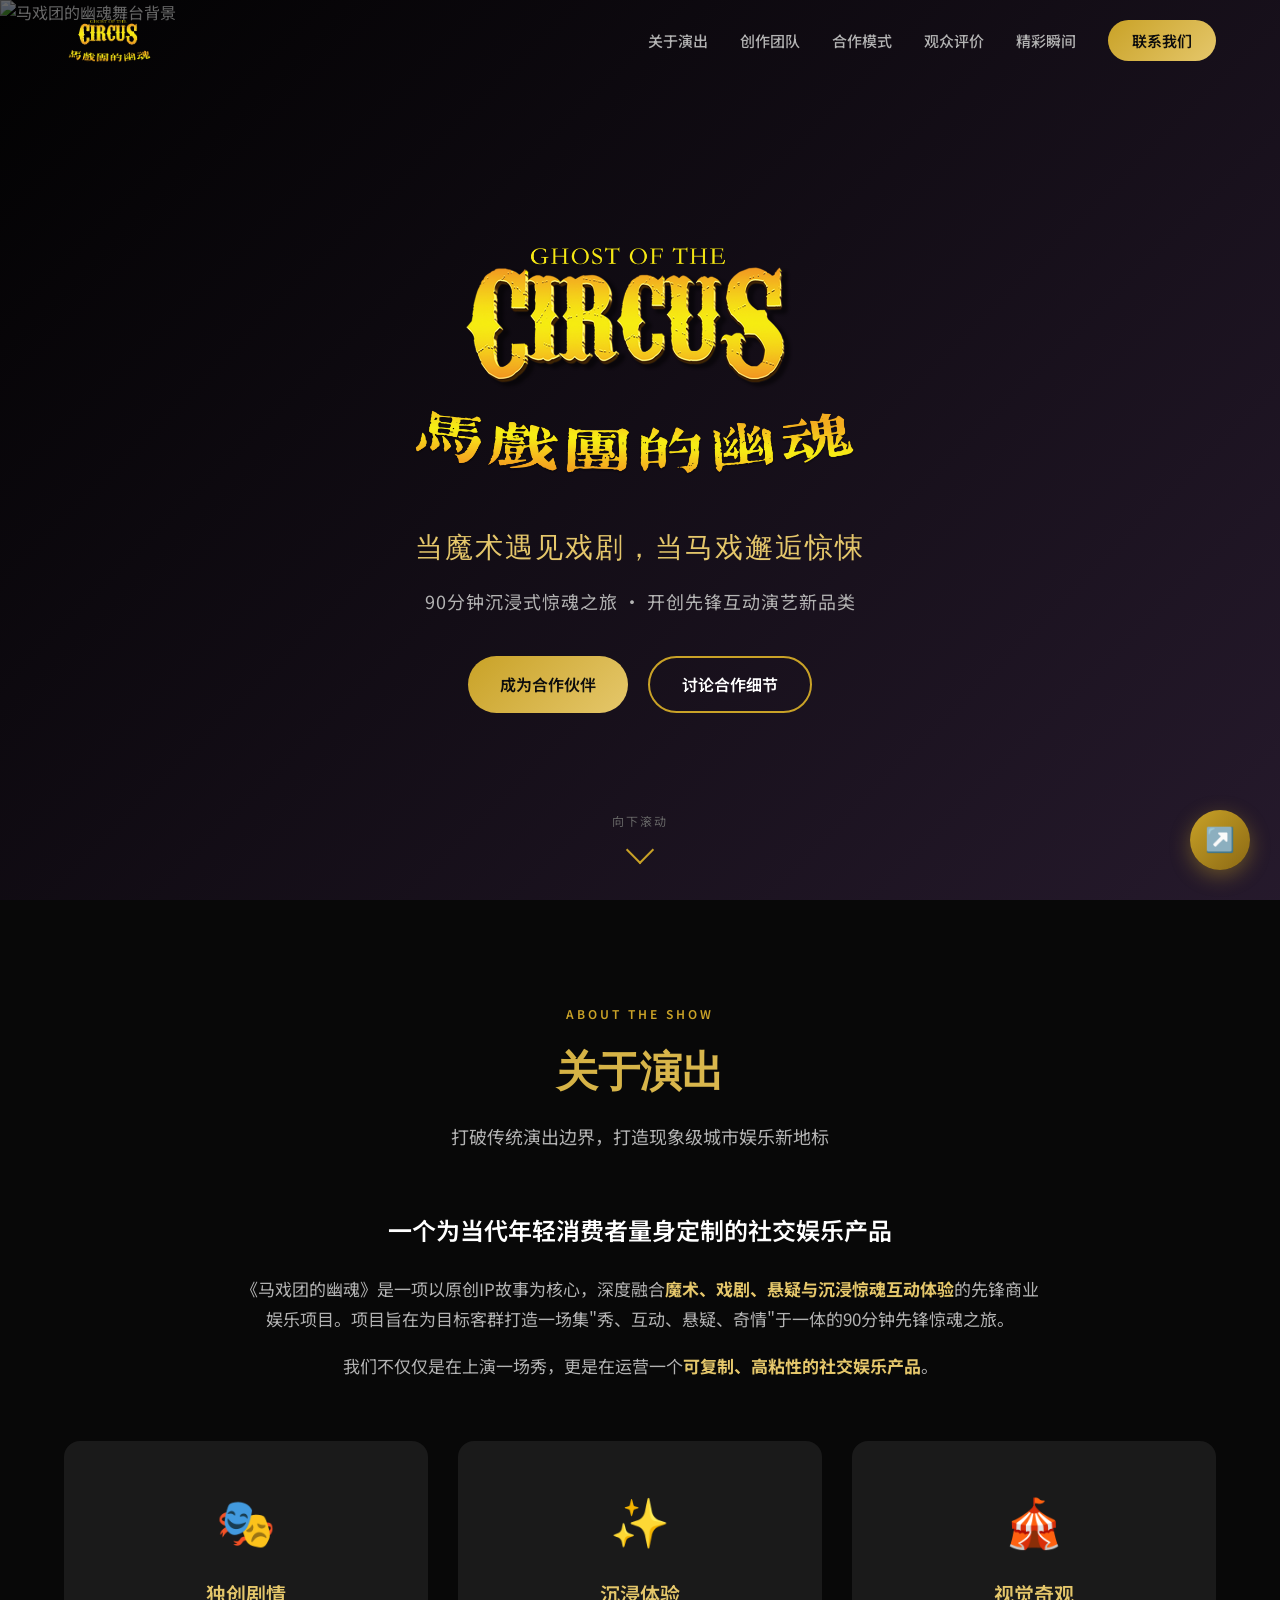
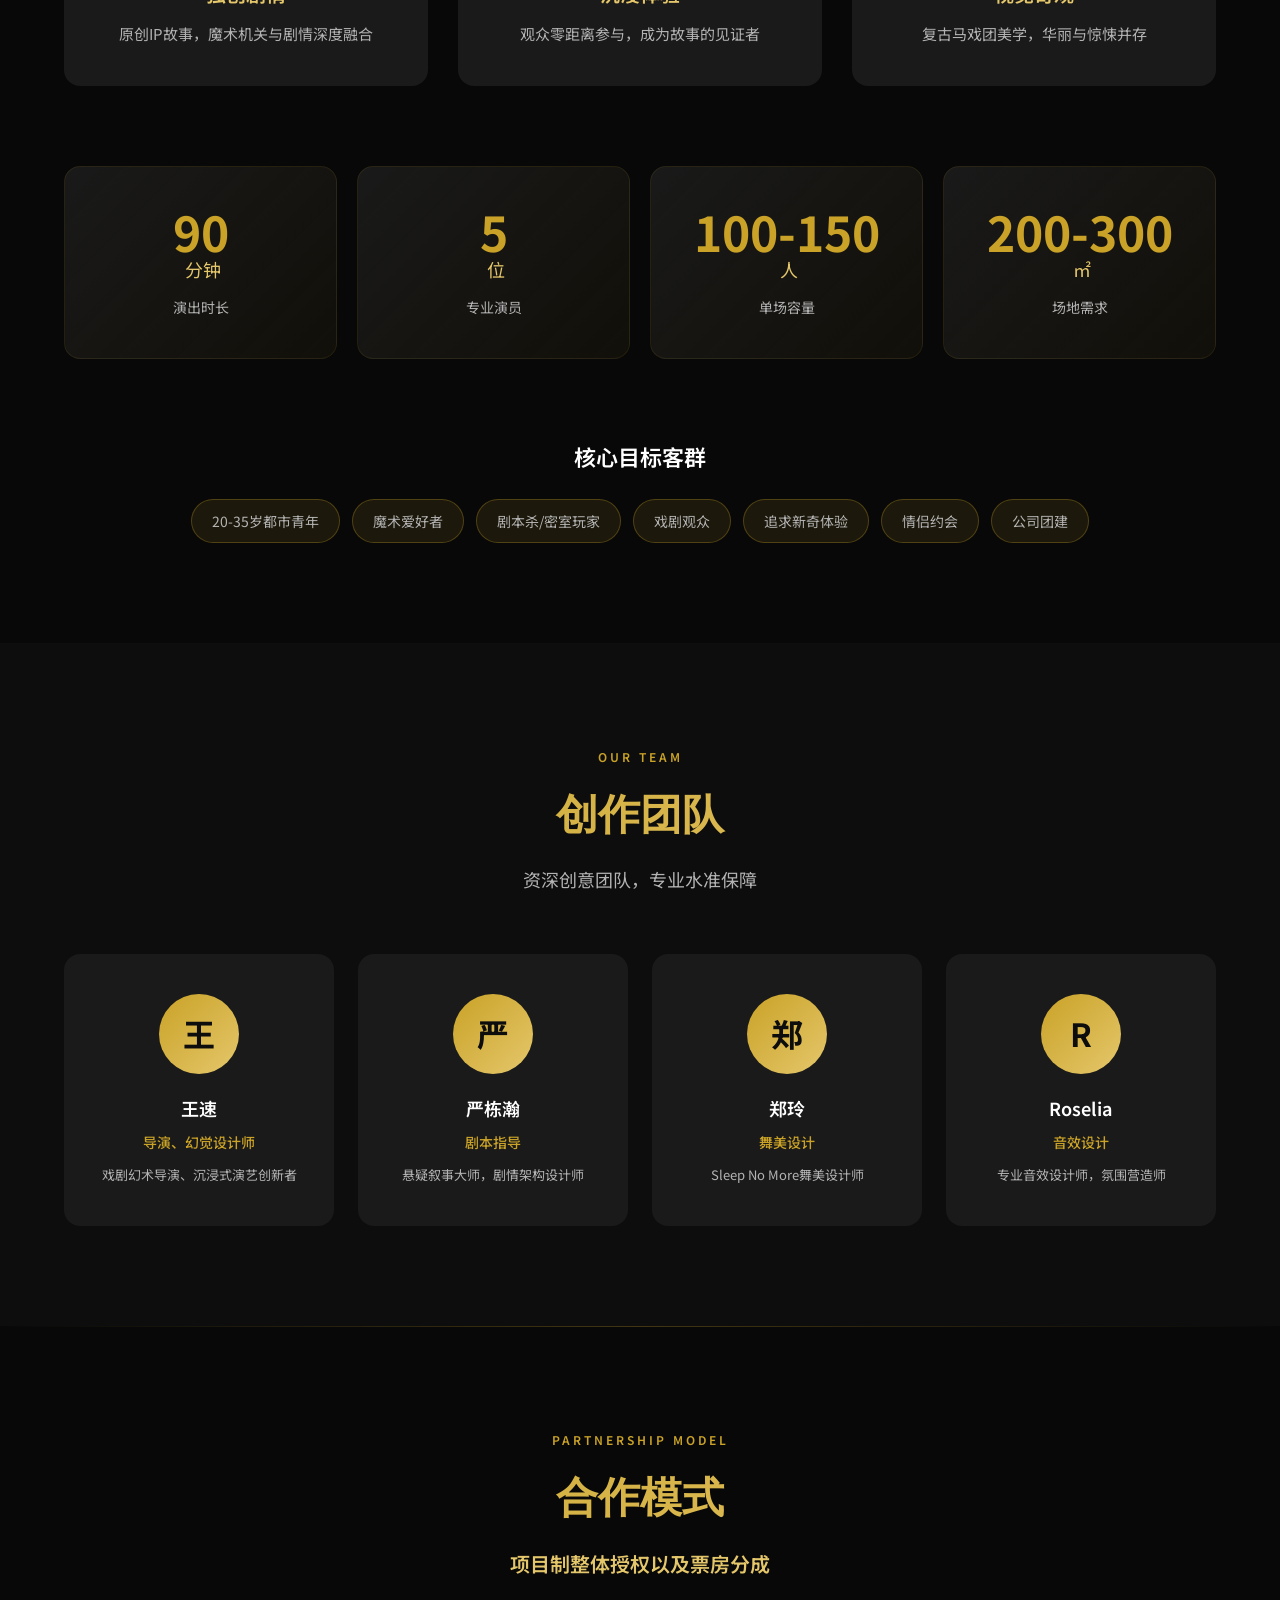
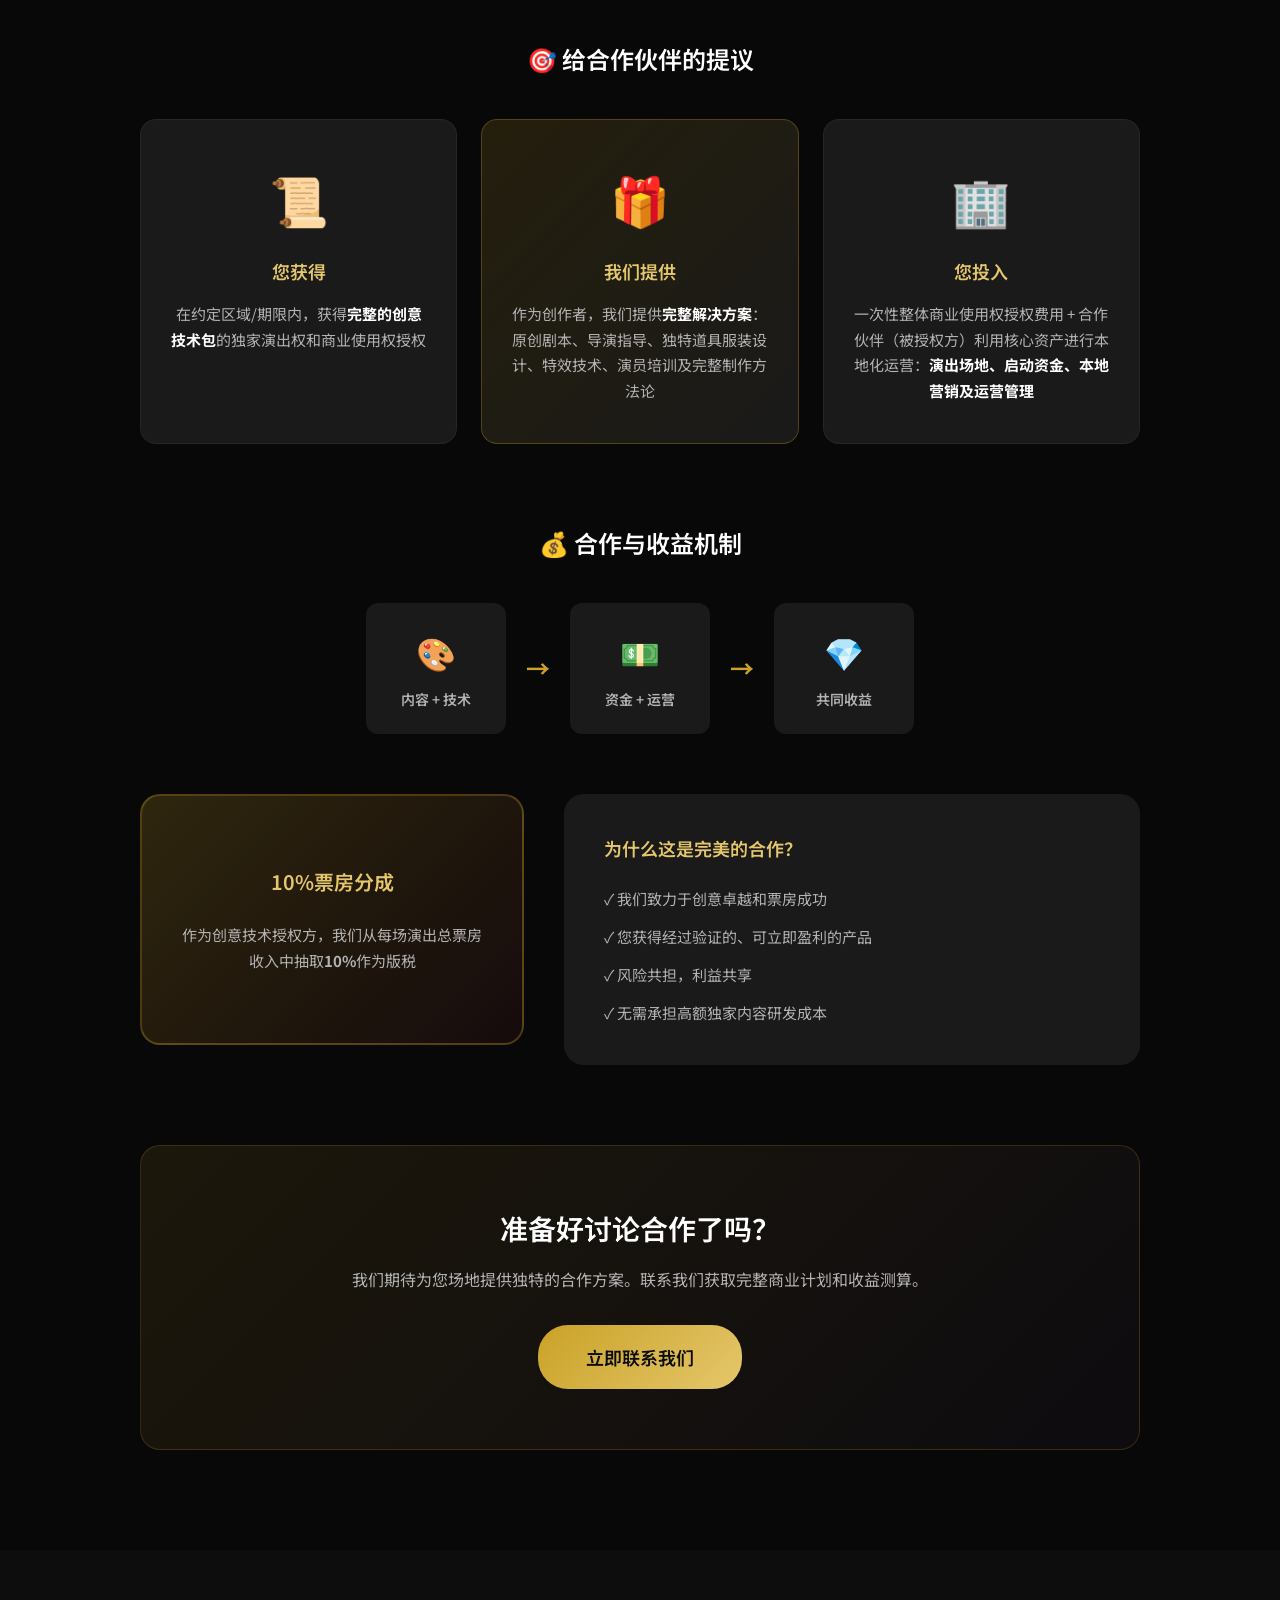
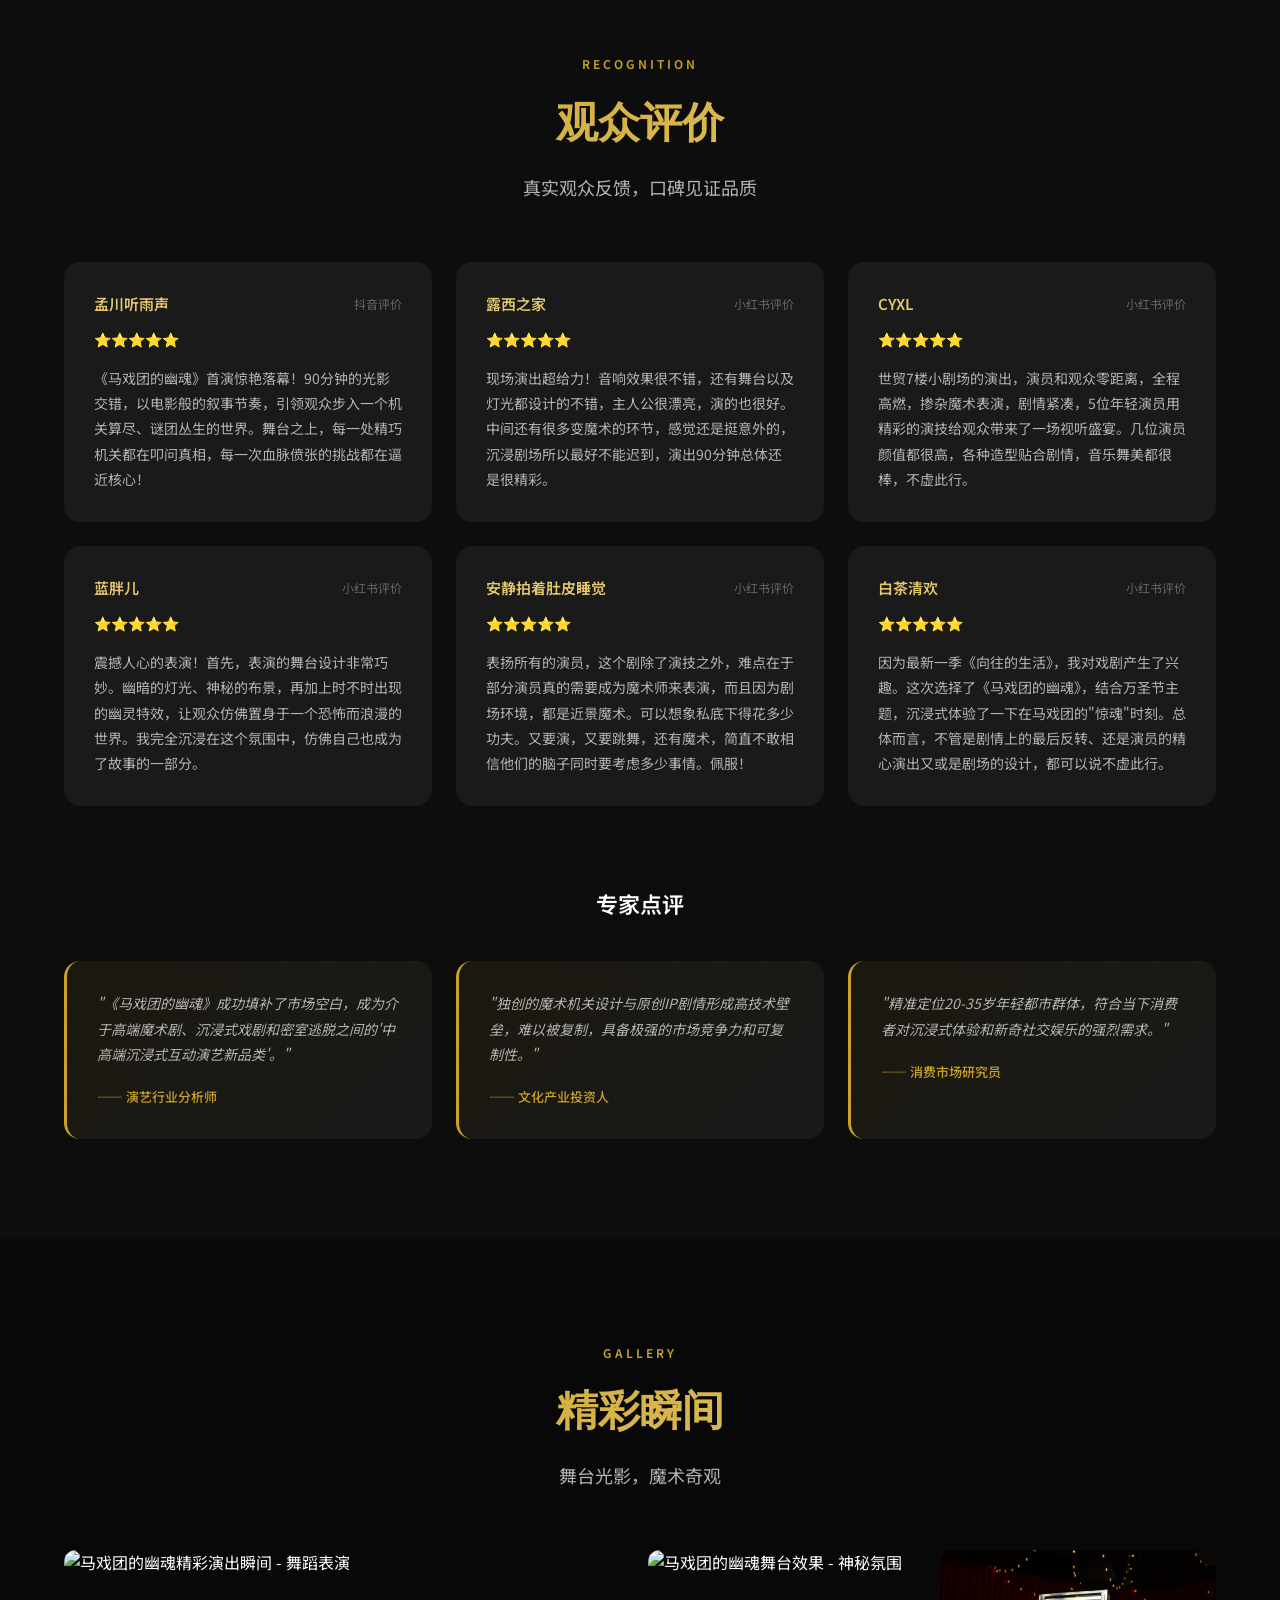
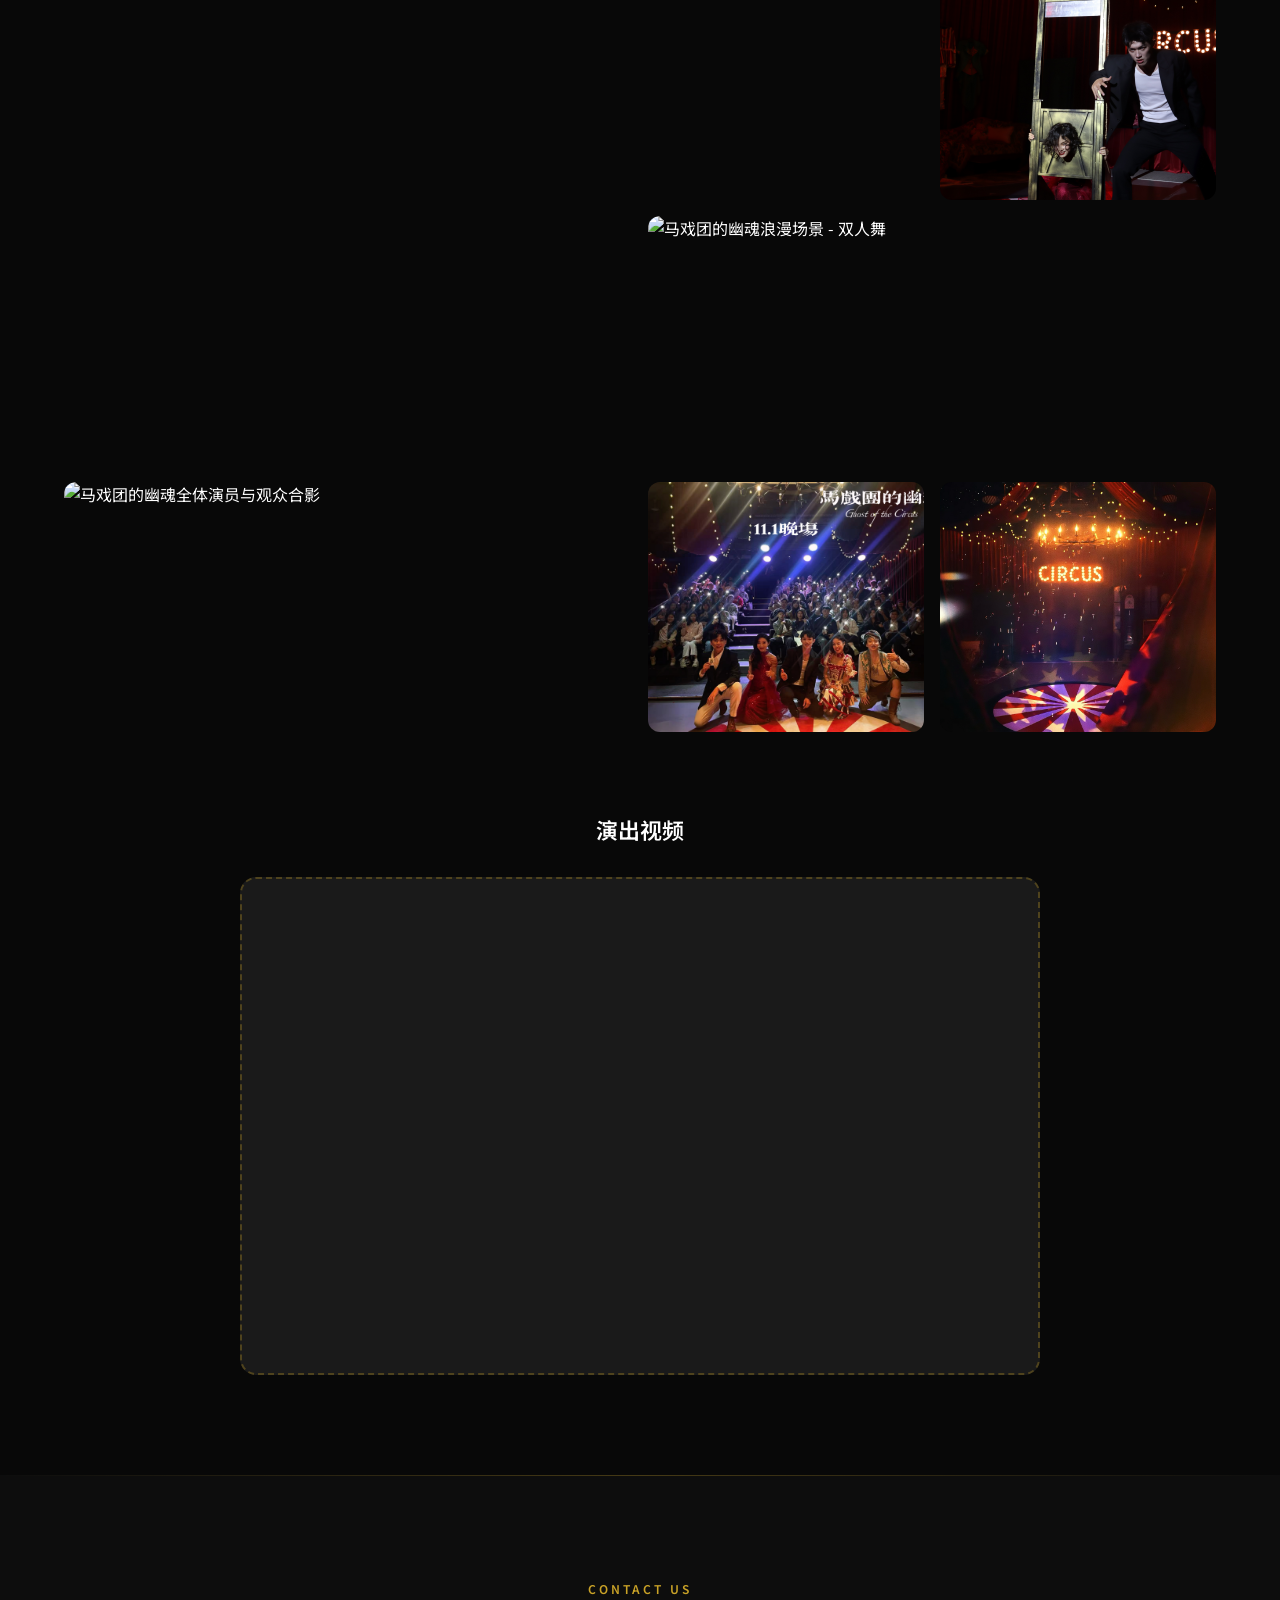
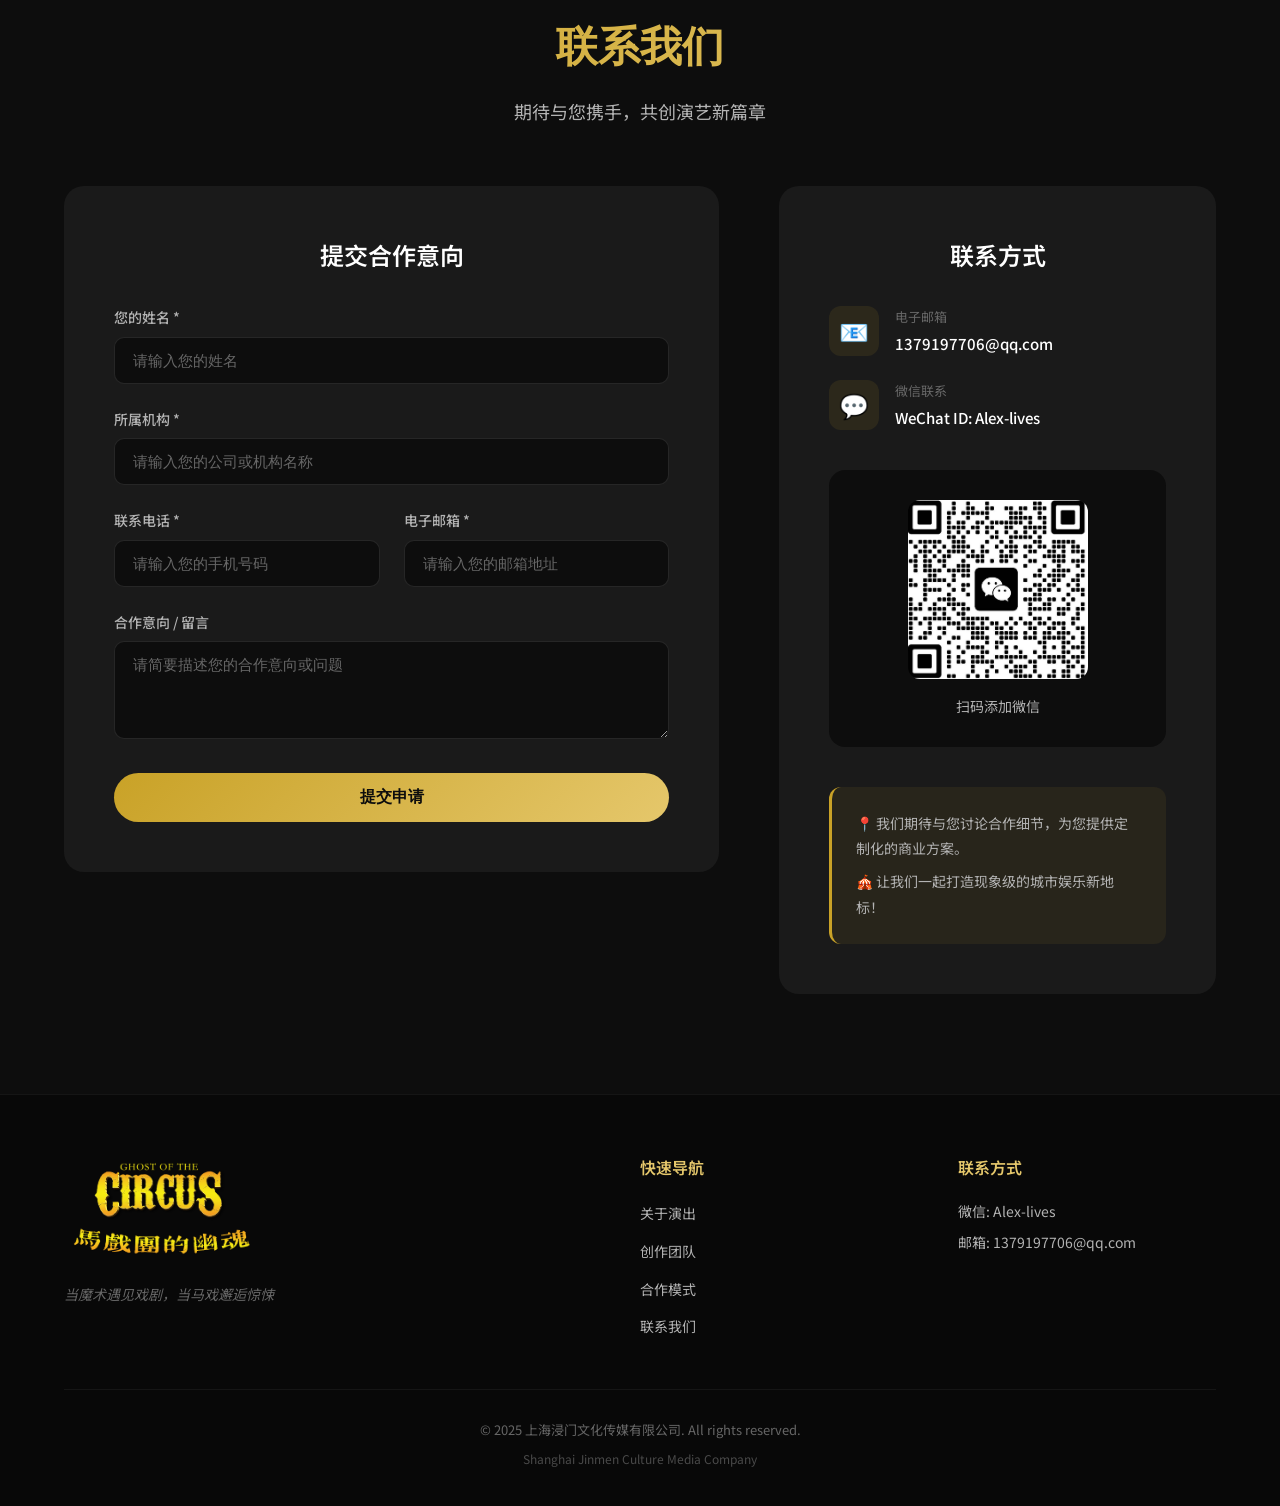
==== index.html @ 827cf6a7 "index.html" ====
<!DOCTYPE html>
<html lang="zh-CN">
<head>
    <meta charset="UTF-8">
    <meta name="viewport" content="width=device-width, initial-scale=1.0">
    <meta name="description" content="《马戏团的幽魂》—— 沉浸式魔术悬疑戏剧，寻求战略合作伙伴">
    <title>马戏团的幽魂 | Ghost of the Circus - 战略合作伙伴招募</title>
    
    <!-- Baidu Tongji placeholder -->
    <script>
var _hmt = _hmt || [];
(function() {
  var hm = document.createElement("script");
  hm.src = "https://hm.baidu.com/hm.js?05115fa95834850c3d2f5c7b97722d35";
  var s = document.getElementsByTagName("script")[0]; 
  s.parentNode.insertBefore(hm, s);
})();
</script>
    
    <!-- Google Fonts -->
    <link rel="preconnect" href="https://fonts.googleapis.com">
    <link rel="preconnect" href="https://fonts.gstatic.com" crossorigin>
    <link href="https://fonts.googleapis.com/css2?family=Noto+Sans+SC:wght@300;400;500;700;900&family=Noto+Serif+SC:wght@400;600;700&display=swap" rel="stylesheet">
    
    <!-- Custom CSS -->
    <link rel="stylesheet" href="css/style.css">
    
    <!-- Favicon -->
    <link rel="icon" type="image/png" href="assets/images/logo.png">
</head>
<body>
    <!-- Navigation -->
    <nav class="navbar" id="navbar">
        <div class="nav-container">
            <a href="#hero" class="nav-logo">
                <img src="assets/images/logo.png" alt="马戏团的幽魂 Logo" class="logo-img">
            </a>
            <button class="nav-toggle" id="navToggle" aria-label="打开菜单">
                <span class="hamburger"></span>
                <span class="hamburger"></span>
                <span class="hamburger"></span>
            </button>
            <ul class="nav-menu" id="navMenu">
                <li><a href="#about" class="nav-link">关于演出</a></li>
                <li><a href="#team" class="nav-link">创作团队</a></li>
                <li><a href="#partnership" class="nav-link">合作模式</a></li>
                <li><a href="#recognition" class="nav-link">观众评价</a></li>
                <li><a href="#gallery" class="nav-link">精彩瞬间</a></li>
                <li><a href="#contact" class="nav-link nav-cta">联系我们</a></li>
            </ul>
        </div>
    </nav>

    <!-- Hero Section -->
    <section class="hero" id="hero">
        <div class="hero-background">
            <div class="hero-overlay"></div>
            <img src="assets/images/gallery-5.jpg" alt="马戏团的幽魂舞台背景" class="hero-bg-image">
        </div>
        <div class="hero-content">
            <div class="hero-logo">
                <img src="assets/images/logo.png" alt="马戏团的幽魂 Ghost of the Circus" class="hero-logo-img">
            </div>
            <p class="hero-tagline">当魔术遇见戏剧，当马戏邂逅惊悚</p>
            <p class="hero-subtitle">90分钟沉浸式惊魂之旅 · 开创先锋互动演艺新品类</p>
            <div class="hero-cta">
                <a href="#partnership" class="btn btn-primary">成为合作伙伴</a>
                <a href="#contact" class="btn btn-secondary">讨论合作细节</a>
            </div>
        </div>
        <div class="scroll-indicator">
            <span class="scroll-text">向下滚动</span>
            <div class="scroll-arrow"></div>
        </div>
    </section>

    <!-- About Section -->
    <section class="about" id="about">
        <div class="container">
            <div class="section-header">
                <span class="section-label">About the Show</span>
                <h2 class="section-title">关于演出</h2>
                <p class="section-subtitle">打破传统演出边界，打造现象级城市娱乐新地标</p>
            </div>
            
            <div class="about-content">
                <div class="about-text">
                    <div class="about-intro">
                        <h3>一个为当代年轻消费者量身定制的社交娱乐产品</h3>
                        <p>《马戏团的幽魂》是一项以原创IP故事为核心，深度融合<strong>魔术、戏剧、悬疑与沉浸惊魂互动体验</strong>的先锋商业娱乐项目。项目旨在为目标客群打造一场集"秀、互动、悬疑、奇情"于一体的90分钟先锋惊魂之旅。</p>
                        <p>我们不仅仅是在上演一场秀，更是在运营一个<strong>可复制、高粘性的社交娱乐产品</strong>。</p>
                    </div>
                    
                    <div class="about-features">
                        <div class="feature-item">
                            <div class="feature-icon">🎭</div>
                            <h4>独创剧情</h4>
                            <p>原创IP故事，魔术机关与剧情深度融合</p>
                        </div>
                        <div class="feature-item">
                            <div class="feature-icon">✨</div>
                            <h4>沉浸体验</h4>
                            <p>观众零距离参与，成为故事的见证者</p>
                        </div>
                        <div class="feature-item">
                            <div class="feature-icon">🎪</div>
                            <h4>视觉奇观</h4>
                            <p>复古马戏团美学，华丽与惊悚并存</p>
                        </div>
                    </div>
                </div>
                
                <div class="about-stats">
                    <div class="stat-card">
                        <span class="stat-number">90</span>
                        <span class="stat-unit">分钟</span>
                        <span class="stat-label">演出时长</span>
                    </div>
                    <div class="stat-card">
                        <span class="stat-number">5</span>
                        <span class="stat-unit">位</span>
                        <span class="stat-label">专业演员</span>
                    </div>
                    <div class="stat-card">
                        <span class="stat-number">100-150</span>
                        <span class="stat-unit">人</span>
                        <span class="stat-label">单场容量</span>
                    </div>
                    <div class="stat-card">
                        <span class="stat-number">200-300</span>
                        <span class="stat-unit">㎡</span>
                        <span class="stat-label">场地需求</span>
                    </div>
                </div>
                
                <div class="about-audience">
                    <h3>核心目标客群</h3>
                    <div class="audience-tags">
                        <span class="audience-tag">20-35岁都市青年</span>
                        <span class="audience-tag">魔术爱好者</span>
                        <span class="audience-tag">剧本杀/密室玩家</span>
                        <span class="audience-tag">戏剧观众</span>
                        <span class="audience-tag">追求新奇体验</span>
                        <span class="audience-tag">情侣约会</span>
                        <span class="audience-tag">公司团建</span>
                    </div>
                </div>
            </div>
        </div>
    </section>

    <!-- Team Section -->
    <section class="team" id="team">
        <div class="container">
            <div class="section-header">
                <span class="section-label">Our Team</span>
                <h2 class="section-title">创作团队</h2>
                <p class="section-subtitle">资深创意团队，专业水准保障</p>
            </div>
            
            <div class="team-grid">
                <div class="team-card">
                    <div class="team-avatar">
                        <span class="avatar-initial">王</span>
                    </div>
                    <h3 class="team-name">王速</h3>
                    <p class="team-role">导演、幻觉设计师</p>
                    <p class="team-desc">戏剧幻术导演、沉浸式演艺创新者</p>
                </div>
                
                <div class="team-card">
                    <div class="team-avatar">
                        <span class="avatar-initial">严</span>
                    </div>
                    <h3 class="team-name">严栋瀚</h3>
                    <p class="team-role">剧本指导</p>
                    <p class="team-desc">悬疑叙事大师，剧情架构设计师</p>
                </div>
                
                <div class="team-card">
                    <div class="team-avatar">
                        <span class="avatar-initial">郑</span>
                    </div>
                    <h3 class="team-name">郑玲</h3>
                    <p class="team-role">舞美设计</p>
                    <p class="team-desc">Sleep No More舞美设计师</p>
                </div>
                
                <div class="team-card">
                    <div class="team-avatar">
                        <span class="avatar-initial">R</span>
                    </div>
                    <h3 class="team-name">Roselia</h3>
                    <p class="team-role">音效设计</p>
                    <p class="team-desc">专业音效设计师，氛围营造师</p>
                </div>
            </div>
        </div>
    </section>

    <!-- Partnership Section -->
    <section class="partnership" id="partnership">
        <div class="container">
            <div class="section-header">
                <span class="section-label">Partnership Model</span>
                <h2 class="section-title">合作模式</h2>
                <p class="section-subtitle highlight">项目制整体授权以及票房分成</p>
            </div>
            
            <div class="partnership-content">
                <div class="partnership-proposal">
                    <h3 class="proposal-title">🎯 给合作伙伴的提议</h3>
                    
                    <div class="proposal-cards">
                        <div class="proposal-card">
                            <div class="proposal-icon">📜</div>
                            <h4>您获得</h4>
                            <p>在约定区域/期限内，获得<strong>完整的创意技术包</strong>的独家演出权和商业使用权授权</p>
                        </div>
                        
                        <div class="proposal-card proposal-card-highlight">
                            <div class="proposal-icon">🎁</div>
                            <h4>我们提供</h4>
                            <p>作为创作者，我们提供<strong>完整解决方案</strong>：原创剧本、导演指导、独特道具服装设计、特效技术、演员培训及完整制作方法论</p>
                        </div>
                        
                        <div class="proposal-card">
                            <div class="proposal-icon">🏢</div>
                            <h4>您投入</h4>
                            <p>一次性整体商业使用权授权费用 + 合作伙伴（被授权方）利用核心资产进行本地化运营：<strong>演出场地、启动资金、本地营销及运营管理</strong></p>
                        </div>
                    </div>
                </div>
                
                <div class="partnership-mechanism">
                    <h3 class="mechanism-title">💰 合作与收益机制</h3>
                    
                    <div class="mechanism-content">
                        <div class="mechanism-flow">
                            <div class="flow-item">
                                <span class="flow-icon">🎨</span>
                                <span class="flow-text">内容 + 技术</span>
                            </div>
                            <div class="flow-arrow">→</div>
                            <div class="flow-item">
                                <span class="flow-icon">💵</span>
                                <span class="flow-text">资金 + 运营</span>
                            </div>
                            <div class="flow-arrow">→</div>
                            <div class="flow-item">
                                <span class="flow-icon">💎</span>
                                <span class="flow-text">共同收益</span>
                            </div>
                        </div>
                        
                        <div class="revenue-share">
                            <div class="share-card">
                                <span class="share-label">10%票房分成</span>
                                <p class="share-desc">作为创意技术授权方，我们从每场演出总票房收入中抽取<strong>10%</strong>作为版税</p>
                            </div>
                            <div class="share-benefits">
                                <h4>为什么这是完美的合作？</h4>
                                <ul>
                                    <li>✓ 我们致力于创意卓越和票房成功</li>
                                    <li>✓ 您获得经过验证的、可立即盈利的产品</li>
                                    <li>✓ 风险共担，利益共享</li>
                                    <li>✓ 无需承担高额独家内容研发成本</li>
                                </ul>
                            </div>
                        </div>
                    </div>
                </div>
                
                <div class="partnership-cta">
                    <h3>准备好讨论合作了吗？</h3>
                    <p>我们期待为您场地提供独特的合作方案。联系我们获取完整商业计划和收益测算。</p>
                    <a href="#contact" class="btn btn-primary btn-large">立即联系我们</a>
                </div>
            </div>
        </div>
    </section>

    <!-- Recognition Section -->
    <section class="recognition" id="recognition">
        <div class="container">
            <div class="section-header">
                <span class="section-label">Recognition</span>
                <h2 class="section-title">观众评价</h2>
                <p class="section-subtitle">真实观众反馈，口碑见证品质</p>
            </div>
            
            <div class="reviews-grid">
                <div class="review-card">
                    <div class="review-header">
                        <span class="reviewer-name">孟川听雨声</span>
                        <span class="review-date">抖音评价</span>
                    </div>
                    <div class="review-rating">⭐⭐⭐⭐⭐</div>
                    <p class="review-text">《马戏团的幽魂》首演惊艳落幕！90分钟的光影交错，以电影般的叙事节奏，引领观众步入一个机关算尽、谜团丛生的世界。舞台之上，每一处精巧机关都在叩问真相，每一次血脉偾张的挑战都在逼近核心！</p>
                </div>
                
                <div class="review-card">
                    <div class="review-header">
                        <span class="reviewer-name">露西之家</span>
                        <span class="review-date">小红书评价</span>
                    </div>
                    <div class="review-rating">⭐⭐⭐⭐⭐</div>
                    <p class="review-text">现场演出超给力！音响效果很不错，还有舞台以及灯光都设计的不错，主人公很漂亮，演的也很好。中间还有很多变魔术的环节，感觉还是挺意外的，沉浸剧场所以最好不能迟到，演出90分钟总体还是很精彩。</p>
                </div>
                
                <div class="review-card">
                    <div class="review-header">
                        <span class="reviewer-name">CYXL</span>
                        <span class="review-date">小红书评价</span>
                    </div>
                    <div class="review-rating">⭐⭐⭐⭐⭐</div>
                    <p class="review-text">世贸7楼小剧场的演出，演员和观众零距离，全程高燃，掺杂魔术表演，剧情紧凑，5位年轻演员用精彩的演技给观众带来了一场视听盛宴。几位演员颜值都很高，各种造型贴合剧情，音乐舞美都很棒，不虚此行。</p>
                </div>
                
                <div class="review-card">
                    <div class="review-header">
                        <span class="reviewer-name">蓝胖儿</span>
                        <span class="review-date">小红书评价</span>
                    </div>
                    <div class="review-rating">⭐⭐⭐⭐⭐</div>
                    <p class="review-text">震撼人心的表演！首先，表演的舞台设计非常巧妙。幽暗的灯光、神秘的布景，再加上时不时出现的幽灵特效，让观众仿佛置身于一个恐怖而浪漫的世界。我完全沉浸在这个氛围中，仿佛自己也成为了故事的一部分。</p>
                </div>
                
                <div class="review-card">
                    <div class="review-header">
                        <span class="reviewer-name">安静拍着肚皮睡觉</span>
                        <span class="review-date">小红书评价</span>
                    </div>
                    <div class="review-rating">⭐⭐⭐⭐⭐</div>
                    <p class="review-text">表扬所有的演员，这个剧除了演技之外，难点在于部分演员真的需要成为魔术师来表演，而且因为剧场环境，都是近景魔术。可以想象私底下得花多少功夫。又要演，又要跳舞，还有魔术，简直不敢相信他们的脑子同时要考虑多少事情。佩服！</p>
                </div>
                
                <div class="review-card">
                    <div class="review-header">
                        <span class="reviewer-name">白茶清欢</span>
                        <span class="review-date">小红书评价</span>
                    </div>
                    <div class="review-rating">⭐⭐⭐⭐⭐</div>
                    <p class="review-text">因为最新一季《向往的生活》，我对戏剧产生了兴趣。这次选择了《马戏团的幽魂》，结合万圣节主题，沉浸式体验了一下在马戏团的"惊魂"时刻。总体而言，不管是剧情上的最后反转、还是演员的精心演出又或是剧场的设计，都可以说不虚此行。</p>
                </div>
            </div>
            
            <div class="expert-opinions">
                <h3 class="expert-title">专家点评</h3>
                <div class="expert-grid">
                    <div class="expert-card">
                        <p class="expert-quote">"《马戏团的幽魂》成功填补了市场空白，成为介于高端魔术剧、沉浸式戏剧和密室逃脱之间的'中高端沉浸式互动演艺新品类'。"</p>
                        <span class="expert-source">—— 演艺行业分析师</span>
                    </div>
                    <div class="expert-card">
                        <p class="expert-quote">"独创的魔术机关设计与原创IP剧情形成高技术壁垒，难以被复制，具备极强的市场竞争力和可复制性。"</p>
                        <span class="expert-source">—— 文化产业投资人</span>
                    </div>
                    <div class="expert-card">
                        <p class="expert-quote">"精准定位20-35岁年轻都市群体，符合当下消费者对沉浸式体验和新奇社交娱乐的强烈需求。"</p>
                        <span class="expert-source">—— 消费市场研究员</span>
                    </div>
                </div>
            </div>
        </div>
    </section>

    <!-- Gallery Section -->
    <section class="gallery" id="gallery">
        <div class="container">
            <div class="section-header">
                <span class="section-label">Gallery</span>
                <h2 class="section-title">精彩瞬间</h2>
                <p class="section-subtitle">舞台光影，魔术奇观</p>
            </div>
            
            <div class="gallery-grid">
                <div class="gallery-item gallery-item-large">
                    <img src="assets/images/gallery-1.jpg" alt="马戏团的幽魂精彩演出瞬间 - 舞蹈表演" loading="lazy">
                    <div class="gallery-overlay">
                        <span class="gallery-caption">精彩舞蹈表演</span>
                    </div>
                </div>
                <div class="gallery-item">
                    <img src="assets/images/gallery-2.jpg" alt="马戏团的幽魂舞台效果 - 神秘氛围" loading="lazy">
                    <div class="gallery-overlay">
                        <span class="gallery-caption">神秘舞台氛围</span>
                    </div>
                </div>
                <div class="gallery-item">
                    <img src="assets/images/gallery-3.jpg" alt="马戏团的幽魂魔术表演 - 惊险瞬间" loading="lazy">
                    <div class="gallery-overlay">
                        <span class="gallery-caption">惊险魔术表演</span>
                    </div>
                </div>
                <div class="gallery-item">
                    <img src="assets/images/gallery-4.jpg" alt="马戏团的幽魂浪漫场景 - 双人舞" loading="lazy">
                    <div class="gallery-overlay">
                        <span class="gallery-caption">浪漫双人舞</span>
                    </div>
                </div>
                <div class="gallery-item gallery-item-wide">
                    <img src="assets/images/gallery-5.jpg" alt="马戏团的幽魂全体演员与观众合影" loading="lazy">
                    <div class="gallery-overlay">
                        <span class="gallery-caption">精彩剧照</span>
                    </div>
                </div>
                <div class="gallery-item">
                    <img src="assets/images/gallery-6.jpg" alt="马戏团的幽魂舞台设计 - 华丽布景" loading="lazy">
                    <div class="gallery-overlay">
                        <span class="gallery-caption">收官大合影</span>
                    </div>
                </div>
                <div class="gallery-item">
                    <img src="assets/images/gallery-7.jpg" alt="马戏团的幽魂舞台全景 - 沉浸式体验" loading="lazy">
                    <div class="gallery-overlay">
                        <span class="gallery-caption">沉浸式舞台全景</span>
                    </div>
                </div>
            </div>
            
            <div class="video-section">
                <h3>演出视频</h3>
                <div class="video-placeholder">
                    <iframe height="420" width="100%" src="//player.bilibili.com/player.html?bvid=BV1kXcczfE48&page=1&autoplay=false" scrolling="no" border="0" frameborder="no" framespacing="0" allowfullscreen="true"> </iframe>
                </div>
        </div>
    </section>

    <!-- Contact Section -->
    <section class="contact" id="contact">
        <div class="container">
            <div class="section-header">
                <span class="section-label">Contact Us</span>
                <h2 class="section-title">联系我们</h2>
                <p class="section-subtitle">期待与您携手，共创演艺新篇章</p>
            </div>
            
            <div class="contact-content">
                <div class="contact-form-wrapper">
                    <h3 class="form-title">提交合作意向</h3>
                    <form action="https://formspree.io/f/mwvnpggn" method="POST" class="contact-form" id="contactForm">
                        <input type="hidden" name="_subject" value="Новая заявка: 马戏团的幽魂">
<input type="hidden" name="_language" value="zh">
                        <input type="hidden" name="_next" value="">
                        <div class="form-group">
                            <label for="name">您的姓名 *</label>
                            <input type="text" id="name" name="name" required placeholder="请输入您的姓名">
                        </div>
                        
                        <div class="form-group">
                            <label for="organization">所属机构 *</label>
                            <input type="text" id="organization" name="organization" required placeholder="请输入您的公司或机构名称">
                        </div>
                        
                        <div class="form-row">
                            <div class="form-group">
                                <label for="phone">联系电话 *</label>
                                <input type="tel" id="phone" name="phone" required placeholder="请输入您的手机号码">
                            </div>
                            
                            <div class="form-group">
                                <label for="email">电子邮箱 *</label>
                                <input type="email" id="email" name="_replyto" required placeholder="请输入您的邮箱地址">
                            </div>
                        </div>
                        
                        <div class="form-group">
                            <label for="message">合作意向 / 留言</label>
                            <textarea id="message" name="message" rows="4" placeholder="请简要描述您的合作意向或问题"></textarea>
                        </div>
                        
                        <button type="submit" class="btn btn-primary btn-submit">提交申请</button>
                        <div id="formAlert" style="display:none; position:fixed; top:20px; right:20px; padding:15px; background:#10b981; color:white; border-radius:5px; z-index:1000; box-shadow:0 4px 6px rgba(0,0,0,0.1);">
    <span id="alertText">提交成功！我们会尽快联系您。</span>
</div>
                    </form>
                </div>
                
                <div class="contact-info">
                    <h3 class="info-title">联系方式</h3>
                    
                    <div class="info-item">
                        <div class="info-icon">📧</div>
                        <div class="info-content">
                            <span class="info-label">电子邮箱</span>
                            <a href="mailto:1379197706@qq.com" class="info-value">1379197706@qq.com</a>
                        </div>
                    </div>
                    
                    <div class="info-item">
                        <div class="info-icon">💬</div>
                        <div class="info-content">
                            <span class="info-label">微信联系</span>
                            <span class="info-value">WeChat ID: Alex-lives</span>
                        </div>
                    </div>
                    
                    <div class="wechat-qr">
                        <img src="assets/images/wechat-qr.jpg" alt="微信二维码 - 扫码添加 Alex-lives" class="qr-image">
                        <p class="qr-caption">扫码添加微信</p>
                    </div>
                    
                    <div class="contact-note">
                        <p>📍 我们期待与您讨论合作细节，为您提供定制化的商业方案。</p>
                        <p>🎪 让我们一起打造现象级的城市娱乐新地标！</p>
                    </div>
                </div>
            </div>
        </div>
    </section>

    <!-- Footer -->
    <footer class="footer">
        <div class="container">
            <div class="footer-content">
                <div class="footer-brand">
                    <img src="assets/images/logo.png" alt="马戏团的幽魂" class="footer-logo">
                    <p class="footer-tagline">当魔术遇见戏剧，当马戏邂逅惊悚</p>
                </div>
                
                <div class="footer-links">
                    <h4>快速导航</h4>
                    <ul>
                        <li><a href="#about">关于演出</a></li>
                        <li><a href="#team">创作团队</a></li>
                        <li><a href="#partnership">合作模式</a></li>
                        <li><a href="#contact">联系我们</a></li>
                    </ul>
                </div>
                
                <div class="footer-contact">
                    <h4>联系方式</h4>
                    <p>微信: Alex-lives</p>
                    <p>邮箱: 1379197706@qq.com</p>
                </div>
            </div>
            
            <div class="footer-bottom">
                <p>&copy; 2025 上海浸门文化传媒有限公司. All rights reserved.</p>
                <p class="footer-company">Shanghai Jinmen Culture Media Company</p>
            </div>
        </div>
    </footer>
  <!-- JavaScript -->
    <script src="js/main.js"></script>
<!-- Плавающая кнопка "Поделиться" -->
<button id="floatingShareBtn" style="position: fixed; bottom: 30px; right: 30px; width: 60px; height: 60px; border-radius: 50%; background: linear-gradient(135deg, #C9A227, #8B6914); color: white; border: none; box-shadow: 0 6px 20px rgba(201, 162, 39, 0.4); font-size: 24px; cursor: pointer; z-index: 999; display: flex; align-items: center; justify-content: center;">↗️</button>

<!-- Модальное окно с QR-кодом -->
<div id="shareModal" style="display: none; position: fixed; top: 0; left: 0; width: 100%; height: 100%; background: rgba(0,0,0,0.8); z-index: 1000; align-items: center; justify-content: center;">
    <div style="background: white; padding: 30px; border-radius: 20px; text-align: center; max-width: 320px;">
        <h3 style="margin-bottom: 20px; color: #1e293b;">分享项目</h3>
        <div id="floatingQrcode" style="width: 200px; height: 200px; margin: 0 auto 20px; background: white; padding: 15px;"></div>
        <p style="margin-bottom: 20px; color: #64748b;">扫描二维码，立即分享</p>
        <button onclick="document.getElementById('shareModal').style.display='none'" style="padding: 10px 30px; background: #ef4444; color: white; border: none; border-radius: 8px; cursor: pointer;">关闭</button>
    </div>
</div>

<script>
// Плавающая кнопка
document.getElementById('floatingShareBtn').addEventListener('click', function() {
    const modal = document.getElementById('shareModal');
    modal.style.display = 'flex';
    
    // Генерируем QR-код для модалки
    QRCode.toCanvas(document.getElementById('floatingQrcode'), window.location.href, {
        width: 170,
        margin: 1,
        color: { dark: '#0f172a', light: '#ffffff' }
    });
});

// Закрытие модалки при клике на фон
document.getElementById('shareModal').addEventListener('click', function(e) {
    if (e.target.id === 'shareModal') {
        this.style.display = 'none';
    }
});
</script>
</body>
</html>
---- css/style.css ----
/* ========================================
   《马戏团的幽魂》Landing Page Styles
   Ghost of the Circus - Partnership Landing
   ======================================== */

/* CSS Variables - Color Palette */
:root {
    /* Primary Colors */
    --color-primary: #C9A227;
    --color-primary-light: #E5C76B;
    --color-primary-dark: #9A7B1A;
    
    /* Background Colors */
    --color-bg-dark: #0D0D0D;
    --color-bg-darker: #080808;
    --color-bg-card: #1A1A1A;
    --color-bg-card-hover: #222222;
    
    /* Accent Colors */
    --color-accent-red: #8B2635;
    --color-accent-red-light: #B83246;
    --color-accent-purple: #4A2C5A;
    
    /* Text Colors */
    --color-text-primary: #FFFFFF;
    --color-text-secondary: #B3B3B3;
    --color-text-muted: #666666;
    
    /* Gradients */
    --gradient-hero: linear-gradient(180deg, rgba(13,13,13,0) 0%, rgba(13,13,13,0.8) 100%);
    --gradient-overlay: linear-gradient(135deg, rgba(0,0,0,0.9) 0%, rgba(74,44,90,0.4) 100%);
    --gradient-gold: linear-gradient(135deg, var(--color-primary) 0%, var(--color-primary-light) 100%);
    
    /* Typography */
    --font-primary: 'Noto Sans SC', -apple-system, BlinkMacSystemFont, sans-serif;
    --font-serif: 'Noto Serif SC', Georgia, serif;
    
    /* Spacing */
    --section-padding: 100px;
    --container-max-width: 1200px;
    --container-padding: 24px;
    
    /* Transitions */
    --transition-fast: 0.2s ease;
    --transition-normal: 0.3s ease;
    --transition-slow: 0.5s ease;
    
    /* Shadows */
    --shadow-card: 0 4px 20px rgba(0,0,0,0.4);
    --shadow-hover: 0 8px 30px rgba(201,162,39,0.15);
}

/* Reset & Base */
*, *::before, *::after {
    margin: 0;
    padding: 0;
    box-sizing: border-box;
}

html {
    scroll-behavior: smooth;
    font-size: 16px;
}

body {
    font-family: var(--font-primary);
    background-color: var(--color-bg-dark);
    color: var(--color-text-primary);
    line-height: 1.6;
    overflow-x: hidden;
}

img {
    max-width: 100%;
    height: auto;
    display: block;
}

a {
    color: inherit;
    text-decoration: none;
    transition: color var(--transition-fast);
}

ul {
    list-style: none;
}

/* Container */
.container {
    max-width: var(--container-max-width);
    margin: 0 auto;
    padding: 0 var(--container-padding);
}

/* ========================================
   Navigation
   ======================================== */
.navbar {
    position: fixed;
    top: 0;
    left: 0;
    right: 0;
    z-index: 1000;
    background: transparent;
    transition: background var(--transition-normal), backdrop-filter var(--transition-normal);
    padding: 16px 0;
}

.navbar.scrolled {
    background: rgba(13, 13, 13, 0.95);
    backdrop-filter: blur(10px);
    box-shadow: 0 2px 20px rgba(0,0,0,0.3);
}

.nav-container {
    max-width: var(--container-max-width);
    margin: 0 auto;
    padding: 0 var(--container-padding);
    display: flex;
    justify-content: space-between;
    align-items: center;
}

.nav-logo {
    display: flex;
    align-items: center;
}

.logo-img {
    height: 50px;
    width: auto;
}

.nav-toggle {
    display: none;
    flex-direction: column;
    gap: 5px;
    background: none;
    border: none;
    cursor: pointer;
    padding: 5px;
}

.hamburger {
    display: block;
    width: 25px;
    height: 2px;
    background: var(--color-text-primary);
    transition: transform var(--transition-fast), opacity var(--transition-fast);
}

.nav-menu {
    display: flex;
    gap: 32px;
    align-items: center;
}

.nav-link {
    font-size: 15px;
    font-weight: 500;
    color: var(--color-text-secondary);
    position: relative;
    padding: 8px 0;
}

.nav-link::after {
    content: '';
    position: absolute;
    bottom: 0;
    left: 0;
    width: 0;
    height: 2px;
    background: var(--color-primary);
    transition: width var(--transition-fast);
}

.nav-link:hover {
    color: var(--color-text-primary);
}

.nav-link:hover::after {
    width: 100%;
}

.nav-cta {
    background: var(--gradient-gold);
    color: var(--color-bg-dark) !important;
    padding: 10px 24px !important;
    border-radius: 25px;
    font-weight: 600;
}

.nav-cta::after {
    display: none;
}

.nav-cta:hover {
    transform: translateY(-2px);
    box-shadow: 0 4px 15px rgba(201,162,39,0.3);
}

/* ========================================
   Hero Section
   ======================================== */
.hero {
    position: relative;
    min-height: 100vh;
    display: flex;
    align-items: center;
    justify-content: center;
    overflow: hidden;
}

.hero-background {
    position: absolute;
    top: 0;
    left: 0;
    right: 0;
    bottom: 0;
    z-index: -1;
}

.hero-bg-image {
    width: 100%;
    height: 100%;
    object-fit: cover;
    filter: brightness(0.4);
}

.hero-overlay {
    position: absolute;
    top: 0;
    left: 0;
    right: 0;
    bottom: 0;
    background: var(--gradient-overlay);
}

.hero-content {
    text-align: center;
    padding: 120px 24px 80px;
    max-width: 900px;
    z-index: 1;
}

.hero-logo {
    margin-bottom: 30px;
}

.hero-logo-img {
    max-width: 500px;
    width: 100%;
    margin: 0 auto;
}

.hero-tagline {
    font-family: var(--font-serif);
    font-size: 28px;
    font-weight: 400;
    color: var(--color-primary-light);
    margin-bottom: 16px;
    letter-spacing: 2px;
}

.hero-subtitle {
    font-size: 18px;
    color: var(--color-text-secondary);
    margin-bottom: 40px;
    letter-spacing: 1px;
}

.hero-cta {
    display: flex;
    gap: 20px;
    justify-content: center;
    flex-wrap: wrap;
}

/* Buttons */
.btn {
    display: inline-flex;
    align-items: center;
    justify-content: center;
    padding: 14px 32px;
    font-size: 16px;
    font-weight: 600;
    border-radius: 30px;
    transition: all var(--transition-normal);
    cursor: pointer;
    border: none;
}

.btn-primary {
    background: var(--gradient-gold);
    color: var(--color-bg-dark);
}

.btn-primary:hover {
    transform: translateY(-3px);
    box-shadow: 0 8px 25px rgba(201,162,39,0.35);
}

.btn-secondary {
    background: transparent;
    color: var(--color-text-primary);
    border: 2px solid var(--color-primary);
}

.btn-secondary:hover {
    background: var(--color-primary);
    color: var(--color-bg-dark);
    transform: translateY(-3px);
}

.btn-large {
    padding: 18px 48px;
    font-size: 18px;
}

/* Scroll Indicator */
.scroll-indicator {
    position: absolute;
    bottom: 40px;
    left: 50%;
    transform: translateX(-50%);
    display: flex;
    flex-direction: column;
    align-items: center;
    gap: 10px;
    animation: bounce 2s infinite;
}

.scroll-text {
    font-size: 12px;
    color: var(--color-text-muted);
    text-transform: uppercase;
    letter-spacing: 2px;
}

.scroll-arrow {
    width: 20px;
    height: 20px;
    border-right: 2px solid var(--color-primary);
    border-bottom: 2px solid var(--color-primary);
    transform: rotate(45deg);
}

@keyframes bounce {
    0%, 20%, 50%, 80%, 100% { transform: translateX(-50%) translateY(0); }
    40% { transform: translateX(-50%) translateY(-10px); }
    60% { transform: translateX(-50%) translateY(-5px); }
}

/* ========================================
   Section Common Styles
   ======================================== */
section {
    padding: var(--section-padding) 0;
}

.section-header {
    text-align: center;
    margin-bottom: 60px;
}

.section-label {
    display: inline-block;
    font-size: 12px;
    font-weight: 600;
    text-transform: uppercase;
    letter-spacing: 3px;
    color: var(--color-primary);
    margin-bottom: 16px;
}

.section-title {
    font-family: var(--font-serif);
    font-size: 42px;
    font-weight: 700;
    margin-bottom: 16px;
    background: var(--gradient-gold);
    -webkit-background-clip: text;
    -webkit-text-fill-color: transparent;
    background-clip: text;
}

.section-subtitle {
    font-size: 18px;
    color: var(--color-text-secondary);
    max-width: 600px;
    margin: 0 auto;
}

.section-subtitle.highlight {
    color: var(--color-primary-light);
    font-weight: 600;
    font-size: 20px;
}

/* ========================================
   About Section
   ======================================== */
.about {
    background: var(--color-bg-darker);
}

.about-intro {
    max-width: 800px;
    margin: 0 auto 60px;
    text-align: center;
}

.about-intro h3 {
    font-size: 24px;
    font-weight: 600;
    margin-bottom: 24px;
    color: var(--color-text-primary);
}

.about-intro p {
    font-size: 17px;
    color: var(--color-text-secondary);
    margin-bottom: 16px;
    line-height: 1.8;
}

.about-intro strong {
    color: var(--color-primary-light);
}

.about-features {
    display: grid;
    grid-template-columns: repeat(3, 1fr);
    gap: 30px;
    margin-bottom: 80px;
}

.feature-item {
    text-align: center;
    padding: 40px 30px;
    background: var(--color-bg-card);
    border-radius: 16px;
    transition: transform var(--transition-normal), background var(--transition-normal);
}

.feature-item:hover {
    transform: translateY(-5px);
    background: var(--color-bg-card-hover);
}

.feature-icon {
    font-size: 48px;
    margin-bottom: 20px;
}

.feature-item h4 {
    font-size: 20px;
    font-weight: 600;
    margin-bottom: 12px;
    color: var(--color-primary-light);
}

.feature-item p {
    font-size: 15px;
    color: var(--color-text-secondary);
}

/* Stats */
.about-stats {
    display: grid;
    grid-template-columns: repeat(4, 1fr);
    gap: 20px;
    margin-bottom: 80px;
}

.stat-card {
    text-align: center;
    padding: 40px 20px;
    background: linear-gradient(135deg, var(--color-bg-card) 0%, rgba(201,162,39,0.05) 100%);
    border-radius: 16px;
    border: 1px solid rgba(201,162,39,0.1);
}

.stat-number {
    display: block;
    font-size: 48px;
    font-weight: 700;
    color: var(--color-primary);
    line-height: 1;
}

.stat-unit {
    font-size: 18px;
    color: var(--color-primary-light);
    margin-left: 4px;
}

.stat-label {
    display: block;
    margin-top: 12px;
    font-size: 14px;
    color: var(--color-text-secondary);
}

/* Audience Tags */
.about-audience {
    text-align: center;
}

.about-audience h3 {
    font-size: 22px;
    font-weight: 600;
    margin-bottom: 24px;
}

.audience-tags {
    display: flex;
    flex-wrap: wrap;
    justify-content: center;
    gap: 12px;
}

.audience-tag {
    padding: 10px 20px;
    background: rgba(201,162,39,0.1);
    border: 1px solid rgba(201,162,39,0.3);
    border-radius: 25px;
    font-size: 14px;
    color: var(--color-text-secondary);
    transition: all var(--transition-fast);
}

.audience-tag:hover {
    background: rgba(201,162,39,0.2);
    color: var(--color-primary-light);
    transform: translateY(-2px);
}

/* ========================================
   Team Section
   ======================================== */
.team {
    background: var(--color-bg-dark);
}

.team-grid {
    display: grid;
    grid-template-columns: repeat(4, 1fr);
    gap: 24px;
   align-items: center;
}

.team-card {
    text-align: center;
    padding: 40px 24px;
    background: var(--color-bg-card);
    border-radius: 16px;
    transition: all var(--transition-normal);
}

.team-card:hover {
    transform: translateY(-8px);
    box-shadow: var(--shadow-hover);
    background: var(--color-bg-card-hover);
}

.team-avatar {
    width: 80px;
    height: 80px;
    margin: 0 auto 20px;
    background: var(--gradient-gold);
    border-radius: 50%;
    display: flex;
    align-items: center;
    justify-content: center;
}

.avatar-initial {
    font-size: 32px;
    font-weight: 700;
    color: var(--color-bg-dark);
}

.team-name {
    font-size: 18px;
    font-weight: 600;
    margin-bottom: 8px;
}

.team-role {
    font-size: 14px;
    color: var(--color-primary);
    margin-bottom: 12px;
    font-weight: 500;
}

.team-desc {
    font-size: 13px;
    color: var(--color-text-secondary);
    line-height: 1.6;
}


/* ========================================
   Partnership Section
   ======================================== */
.partnership {
    background: var(--color-bg-darker);
    position: relative;
}

.partnership::before {
    content: '';
    position: absolute;
    top: 0;
    left: 0;
    right: 0;
    height: 1px;
    background: linear-gradient(90deg, transparent 0%, var(--color-primary) 50%, transparent 100%);
    opacity: 0.3;
}

.partnership-content {
    max-width: 1000px;
    margin: 0 auto;
}

.proposal-title {
    font-size: 24px;
    font-weight: 600;
    text-align: center;
    margin-bottom: 40px;
}

.proposal-cards {
    display: grid;
    grid-template-columns: repeat(3, 1fr);
    gap: 24px;
    margin-bottom: 80px;
}

.proposal-card {
    padding: 40px 30px;
    background: var(--color-bg-card);
    border-radius: 16px;
    text-align: center;
    border: 1px solid rgba(255,255,255,0.05);
    transition: all var(--transition-normal);
}

.proposal-card:hover {
    transform: translateY(-5px);
    border-color: rgba(201,162,39,0.2);
}

.proposal-card-highlight {
    background: linear-gradient(135deg, rgba(201,162,39,0.15) 0%, var(--color-bg-card) 100%);
    border-color: rgba(201,162,39,0.3);
    transform: scale(1.02);
}

.proposal-icon {
    font-size: 48px;
    margin-bottom: 20px;
}

.proposal-card h4 {
    font-size: 18px;
    font-weight: 600;
    margin-bottom: 16px;
    color: var(--color-primary-light);
}

.proposal-card p {
    font-size: 15px;
    color: var(--color-text-secondary);
    line-height: 1.7;
}

.proposal-card strong {
    color: var(--color-text-primary);
}

/* Mechanism */
.mechanism-title {
    font-size: 24px;
    font-weight: 600;
    text-align: center;
    margin-bottom: 40px;
}

.mechanism-flow {
    display: flex;
    align-items: center;
    justify-content: center;
    gap: 20px;
    margin-bottom: 60px;
    flex-wrap: wrap;
}

.flow-item {
    display: flex;
    flex-direction: column;
    align-items: center;
    gap: 10px;
    padding: 24px 32px;
    background: var(--color-bg-card);
    border-radius: 12px;
    min-width: 140px;
}

.flow-icon {
    font-size: 32px;
}

.flow-text {
    font-size: 14px;
    font-weight: 600;
    color: var(--color-text-secondary);
}

.flow-arrow {
    font-size: 24px;
    color: var(--color-primary);
    font-weight: 700;
}

/* Revenue Share */
.revenue-share {
    display: grid;
    grid-template-columns: 1fr 1.5fr;
    gap: 40px;
    align-items: start;
}

.share-card {
    text-align: center;
    padding: 70px 40px;
    background: linear-gradient(135deg, rgba(201,162,39,0.2) 0%, rgba(139,38,53,0.1) 100%);
    border-radius: 20px;
    border: 2px solid rgba(201,162,39,0.3);
}

.share-percent {
    display: block;
    font-size: 80px;
    font-weight: 700;
    color: var(--color-primary);
    line-height: 1;
    margin-bottom: 10px;
}

.share-label {
    font-size: 20px;
    font-weight: 600;
    color: var(--color-primary-light);
}

.share-desc {
    margin-top: 24px;
    font-size: 15px;
    color: var(--color-text-secondary);
    line-height: 1.7;
}

.share-benefits {
    padding: 40px;
    background: var(--color-bg-card);
    border-radius: 20px;
}

.share-benefits h4 {
    font-size: 18px;
    font-weight: 600;
    margin-bottom: 24px;
    color: var(--color-primary-light);
}

.share-benefits ul {
    display: flex;
    flex-direction: column;
    gap: 14px;
}

.share-benefits li {
    font-size: 15px;
    color: var(--color-text-secondary);
}

/* Partnership CTA */
.partnership-cta {
    text-align: center;
    margin-top: 80px;
    padding: 60px 40px;
    background: linear-gradient(135deg, rgba(201,162,39,0.1) 0%, rgba(74,44,90,0.1) 100%);
    border-radius: 20px;
    border: 1px solid rgba(201,162,39,0.2);
}

.partnership-cta h3 {
    font-size: 28px;
    font-weight: 600;
    margin-bottom: 16px;
}

.partnership-cta p {
    font-size: 16px;
    color: var(--color-text-secondary);
    margin-bottom: 32px;
    max-width: 600px;
    margin-left: auto;
    margin-right: auto;
}

/* ========================================
   Recognition Section
   ======================================== */
.recognition {
    background: var(--color-bg-dark);
}

.reviews-grid {
    display: grid;
    grid-template-columns: repeat(3, 1fr);
    gap: 24px;
    margin-bottom: 80px;
}

.review-card {
    padding: 30px;
    background: var(--color-bg-card);
    border-radius: 16px;
    transition: all var(--transition-normal);
}

.review-card:hover {
    transform: translateY(-5px);
    box-shadow: var(--shadow-card);
}

.review-header {
    display: flex;
    justify-content: space-between;
    align-items: center;
    margin-bottom: 12px;
}

.reviewer-name {
    font-size: 15px;
    font-weight: 600;
    color: var(--color-primary-light);
}

.review-date {
    font-size: 12px;
    color: var(--color-text-muted);
}

.review-rating {
    margin-bottom: 16px;
    font-size: 14px;
}

.review-text {
    font-size: 14px;
    color: var(--color-text-secondary);
    line-height: 1.8;
}

/* Expert Opinions */
.expert-title {
    text-align: center;
    font-size: 22px;
    font-weight: 600;
    margin-bottom: 40px;
}

.expert-grid {
    display: grid;
    grid-template-columns: repeat(3, 1fr);
    gap: 24px;
}

.expert-card {
    padding: 30px;
    background: linear-gradient(135deg, rgba(201,162,39,0.08) 0%, var(--color-bg-card) 100%);
    border-radius: 16px;
    border-left: 3px solid var(--color-primary);
}

.expert-quote {
    font-size: 14px;
    color: var(--color-text-secondary);
    line-height: 1.8;
    font-style: italic;
    margin-bottom: 16px;
}

.expert-source {
    font-size: 13px;
    color: var(--color-primary);
    font-weight: 500;
}

/* ========================================
   Gallery Section
   ======================================== */
.gallery {
    background: var(--color-bg-darker);
}

.gallery-grid {
    display: grid;
    grid-template-columns: repeat(4, 1fr);
    grid-auto-rows: 250px;
    gap: 16px;
    margin-bottom: 80px;
}

.gallery-item {
    position: relative;
    overflow: hidden;
    border-radius: 12px;
    cursor: pointer;
}

.gallery-item img {
    width: 100%;
    height: 100%;
    object-fit: cover;
    transition: transform var(--transition-slow);
}

.gallery-item:hover img {
    transform: scale(1.05);
}

.gallery-overlay {
    position: absolute;
    bottom: 0;
    left: 0;
    right: 0;
    padding: 20px;
    background: linear-gradient(transparent 0%, rgba(0,0,0,0.8) 100%);
    opacity: 0;
    transition: opacity var(--transition-normal);
}

.gallery-item:hover .gallery-overlay {
    opacity: 1;
}

.gallery-caption {
    font-size: 14px;
    font-weight: 500;
    color: var(--color-text-primary);
}

.gallery-item-large {
    grid-column: span 2;
    grid-row: span 2;
}

.gallery-item-wide {
    grid-column: span 2;
}

/* Video Section */
.video-section {
    text-align: center;
}

.video-section h3 {
    font-size: 22px;
    font-weight: 600;
    margin-bottom: 30px;
}

.video-placeholder {
    max-width: 800px;
    height: 498px;
    margin: 0 auto;
    padding: 20px 40px;
    background: var(--color-bg-card);
    border-radius: 16px;
    border: 2px dashed rgba(201,162,39,0.3);
}

.video-icon {
    font-size: 64px;
    color: var(--color-primary);
    margin-bottom: 20px;
}

.video-text {
    font-size: 18px;
    font-weight: 600;
    margin-bottom: 10px;
}

.video-hint {
    font-size: 14px;
    color: var(--color-text-muted);
    margin-bottom: 20px;
}

.video-code {
    display: inline-block;
    padding: 20px 30px;
    background: var(--color-bg-dark);
    border-radius: 8px;
    font-family: 'Courier New', monospace;
    font-size: 12px;
    color: var(--color-text-secondary);
    text-align: left;
    line-height: 1.8;
}

/* ========================================
   Contact Section
   ======================================== */
.contact {
    background: var(--color-bg-dark);
    position: relative;
}

.contact::before {
    content: '';
    position: absolute;
    top: 0;
    left: 0;
    right: 0;
    height: 1px;
    background: linear-gradient(90deg, transparent 0%, var(--color-primary) 50%, transparent 100%);
    opacity: 0.3;
}

.contact-content {
    display: grid;
    grid-template-columns: 1.2fr 0.8fr;
    gap: 60px;
    align-items: start;
}

.contact-form-wrapper {
    padding: 50px;
    background: var(--color-bg-card);
    border-radius: 20px;
}

.form-title {
    font-size: 24px;
    font-weight: 600;
    margin-bottom: 32px;
    text-align: center;
}

.contact-form {
    display: flex;
    flex-direction: column;
    gap: 24px;
}

.form-group {
    display: flex;
    flex-direction: column;
    gap: 8px;
}

.form-row {
    display: grid;
    grid-template-columns: 1fr 1fr;
    gap: 24px;
}

.form-group label {
    font-size: 14px;
    font-weight: 500;
    color: var(--color-text-secondary);
}

.form-group input,
.form-group textarea {
    padding: 14px 18px;
    background: var(--color-bg-dark);
    border: 1px solid rgba(255,255,255,0.1);
    border-radius: 10px;
    color: var(--color-text-primary);
    font-size: 15px;
    transition: border-color var(--transition-fast);
}

.form-group input:focus,
.form-group textarea:focus {
    outline: none;
    border-color: var(--color-primary);
}

.form-group input::placeholder,
.form-group textarea::placeholder {
    color: var(--color-text-muted);
}

.btn-submit {
    margin-top: 10px;
    width: 100%;
}

/* Contact Info */
.contact-info {
    padding: 50px;
    background: var(--color-bg-card);
    border-radius: 20px;
}

.info-title {
    font-size: 24px;
    font-weight: 600;
    margin-bottom: 32px;
    text-align: center;
}

.info-item {
    display: flex;
    align-items: center;
    gap: 16px;
    margin-bottom: 24px;
}

.info-icon {
    font-size: 24px;
    width: 50px;
    height: 50px;
    display: flex;
    align-items: center;
    justify-content: center;
    background: rgba(201,162,39,0.1);
    border-radius: 12px;
}

.info-content {
    display: flex;
    flex-direction: column;
    gap: 4px;
}

.info-label {
    font-size: 13px;
    color: var(--color-text-muted);
}

.info-value {
    font-size: 15px;
    font-weight: 500;
    color: var(--color-text-primary);
}

.wechat-qr {
    text-align: center;
    margin: 40px 0;
    padding: 30px;
    background: var(--color-bg-dark);
    border-radius: 16px;
}

.qr-image {
    max-width: 180px;
    margin: 0 auto 16px;
    border-radius: 12px;
}

.qr-caption {
    font-size: 14px;
    color: var(--color-text-secondary);
}

.contact-note {
    padding: 24px;
    background: rgba(201,162,39,0.08);
    border-radius: 12px;
    border-left: 3px solid var(--color-primary);
}

.contact-note p {
    font-size: 14px;
    color: var(--color-text-secondary);
    line-height: 1.8;
    margin-bottom: 8px;
}

.contact-note p:last-child {
    margin-bottom: 0;
}

/* ========================================
   Footer
   ======================================== */
.footer {
    background: var(--color-bg-darker);
    padding: 60px 0 30px;
    border-top: 1px solid rgba(255,255,255,0.05);
}

.footer-content {
    display: grid;
    grid-template-columns: 2fr 1fr 1fr;
    gap: 60px;
    margin-bottom: 50px;
}

.footer-logo {
    max-width: 200px;
    margin-bottom: 20px;
}

.footer-tagline {
    font-size: 14px;
    color: var(--color-text-muted);
    font-style: italic;
}

.footer-links h4,
.footer-contact h4 {
    font-size: 16px;
    font-weight: 600;
    margin-bottom: 20px;
    color: var(--color-primary-light);
}

.footer-links ul {
    display: flex;
    flex-direction: column;
    gap: 12px;
}

.footer-links a {
    font-size: 14px;
    color: var(--color-text-secondary);
    transition: color var(--transition-fast);
}

.footer-links a:hover {
    color: var(--color-primary);
}

.footer-contact p {
    font-size: 14px;
    color: var(--color-text-secondary);
    margin-bottom: 8px;
}

.footer-bottom {
    text-align: center;
    padding-top: 30px;
    border-top: 1px solid rgba(255,255,255,0.05);
}

.footer-bottom p {
    font-size: 13px;
    color: var(--color-text-muted);
    margin-bottom: 8px;
}

.footer-company {
    font-size: 12px !important;
    opacity: 0.7;
}


/* ========================================
   Media Queries - Responsive Design
   ======================================== */

/* Large tablets and small desktops */
@media (max-width: 1024px) {
    :root {
        --section-padding: 80px;
    }
    
    .section-title {
        font-size: 36px;
    }
    
    .team-grid {
        grid-template-columns: repeat(3, 1fr);
    }
    
    .proposal-cards {
        grid-template-columns: 1fr;
    }
    
    .proposal-card-highlight {
        transform: none;
    }
    
    .revenue-share {
        grid-template-columns: 1fr;
    }
    
    .reviews-grid {
        grid-template-columns: repeat(2, 1fr);
    }
    
    .expert-grid {
        grid-template-columns: 1fr;
    }
    
    .gallery-grid {
        grid-template-columns: repeat(2, 1fr);
    }
    
    .gallery-item-large {
        grid-column: span 2;
        grid-row: span 1;
    }
    
    .contact-content {
        grid-template-columns: 1fr;
    }
    
    .footer-content {
        grid-template-columns: 1fr 1fr;
    }
}

/* Tablets */
@media (max-width: 768px) {
    :root {
        --section-padding: 60px;
        --container-padding: 20px;
    }
    
    .nav-toggle {
        display: flex;
    }
    
    .nav-menu {
        position: fixed;
        top: 80px;
        left: 0;
        right: 0;
        background: rgba(13, 13, 13, 0.98);
        flex-direction: column;
        padding: 30px;
        gap: 20px;
        transform: translateY(-150%);
        opacity: 0;
        transition: transform var(--transition-normal), opacity var(--transition-normal);
    }
    
    .nav-menu.active {
        transform: translateY(0);
        opacity: 1;
    }
    
    .nav-link {
        font-size: 18px;
        padding: 12px 0;
    }
    
    .hero-logo-img {
        max-width: 350px;
    }
    
    .hero-tagline {
        font-size: 22px;
    }
    
    .hero-subtitle {
        font-size: 16px;
    }
    
    .section-title {
        font-size: 32px;
    }
    
    .about-features {
        grid-template-columns: 1fr;
    }
    
    .about-stats {
        grid-template-columns: repeat(2, 1fr);
    }
    
    .team-grid {
        grid-template-columns: repeat(2, 1fr);
    }
    
    .mechanism-flow {
        flex-direction: column;
    }
    
    .flow-arrow {
        transform: rotate(90deg);
    }
    
    .reviews-grid {
        grid-template-columns: 1fr;
    }
    
    .gallery-grid {
        grid-template-columns: 1fr;
        grid-auto-rows: 200px;
    }
    
    .gallery-item-large,
    .gallery-item-wide {
        grid-column: span 1;
    }
    
    .form-row {
        grid-template-columns: 1fr;
    }
    
    .contact-form-wrapper,
    .contact-info {
        padding: 30px;
    }
    
    .footer-content {
        grid-template-columns: 1fr;
        text-align: center;
        gap: 40px;
    }
    
    .footer-logo {
        margin: 0 auto 20px;
    }
}

/* Mobile phones */
@media (max-width: 480px) {
    :root {
        --section-padding: 50px;
        --container-padding: 16px;
    }
    
    .logo-img {
        height: 40px;
    }
    
    .hero-content {
        padding: 100px 16px 60px;
    }
    
    .hero-logo-img {
        max-width: 280px;
    }
    
    .hero-tagline {
        font-size: 18px;
    }
    
    .hero-subtitle {
        font-size: 14px;
    }
    
    .hero-cta {
        flex-direction: column;
        align-items: center;
    }
    
    .btn {
        width: 100%;
        max-width: 280px;
    }
    
    .section-title {
        font-size: 28px;
    }
    
    .section-subtitle {
        font-size: 16px;
    }
    
    .about-intro h3 {
        font-size: 20px;
    }
    
    .about-intro p {
        font-size: 15px;
    }
    
    .about-stats {
        grid-template-columns: 1fr;
    }
    
    .stat-number {
        font-size: 40px;
    }
    
    .team-grid {
        grid-template-columns: 1fr;
    }
    
    .share-percent {
        font-size: 60px;
    }
    
    .share-benefits {
        padding: 24px;
    }
    
    .partnership-cta {
        padding: 40px 24px;
    }
    
    .partnership-cta h3 {
        font-size: 22px;
    }
    
    .contact-form-wrapper,
    .contact-info {
        padding: 24px;
    }
    
    .qr-image {
        max-width: 150px;
    }
    
    .video-placeholder {
        padding: 50px 20px;
    }
    
    .video-code {
        padding: 15px 20px;
        font-size: 10px;
    }
}

/* ========================================
   Animation & Effects
   ======================================== */

/* Fade in animation */
@keyframes fadeIn {
    from {
        opacity: 0;
        transform: translateY(20px);
    }
    to {
        opacity: 1;
        transform: translateY(0);
    }
}

.fade-in {
    animation: fadeIn 0.6s ease forwards;
}

/* Stagger animation delays */
.stagger-1 { animation-delay: 0.1s; }
.stagger-2 { animation-delay: 0.2s; }
.stagger-3 { animation-delay: 0.3s; }
.stagger-4 { animation-delay: 0.4s; }
.stagger-5 { animation-delay: 0.5s; }

/* Hover lift effect */
.hover-lift {
    transition: transform var(--transition-normal);
}

.hover-lift:hover {
    transform: translateY(-5px);
}

/* Glow effect for primary elements */
.glow {
    box-shadow: 0 0 20px rgba(201,162,39,0.3);
}

/* Text gradient */
.text-gradient {
    background: var(--gradient-gold);
    -webkit-background-clip: text;
    -webkit-text-fill-color: transparent;
    background-clip: text;
}

/* ========================================
   Accessibility
   ======================================== */

/* Focus styles */
a:focus-visible,
button:focus-visible,
input:focus-visible,
textarea:focus-visible {
    outline: 2px solid var(--color-primary);
    outline-offset: 2px;
}

/* Reduced motion */
@media (prefers-reduced-motion: reduce) {
    *,
    *::before,
    *::after {
        animation-duration: 0.01ms !important;
        animation-iteration-count: 1 !important;
        transition-duration: 0.01ms !important;
    }
    
    html {
        scroll-behavior: auto;
    }
}

/* High contrast mode support */
@media (prefers-contrast: high) {
    :root {
        --color-text-secondary: #CCCCCC;
        --color-text-muted: #999999;
    }
}

/* Print styles */
@media print {
    .navbar,
    .scroll-indicator,
    .video-placeholder,
    .btn {
        display: none !important;
    }
    
    body {
        background: white;
        color: black;
    }
    
    section {
        page-break-inside: avoid;
    }
}
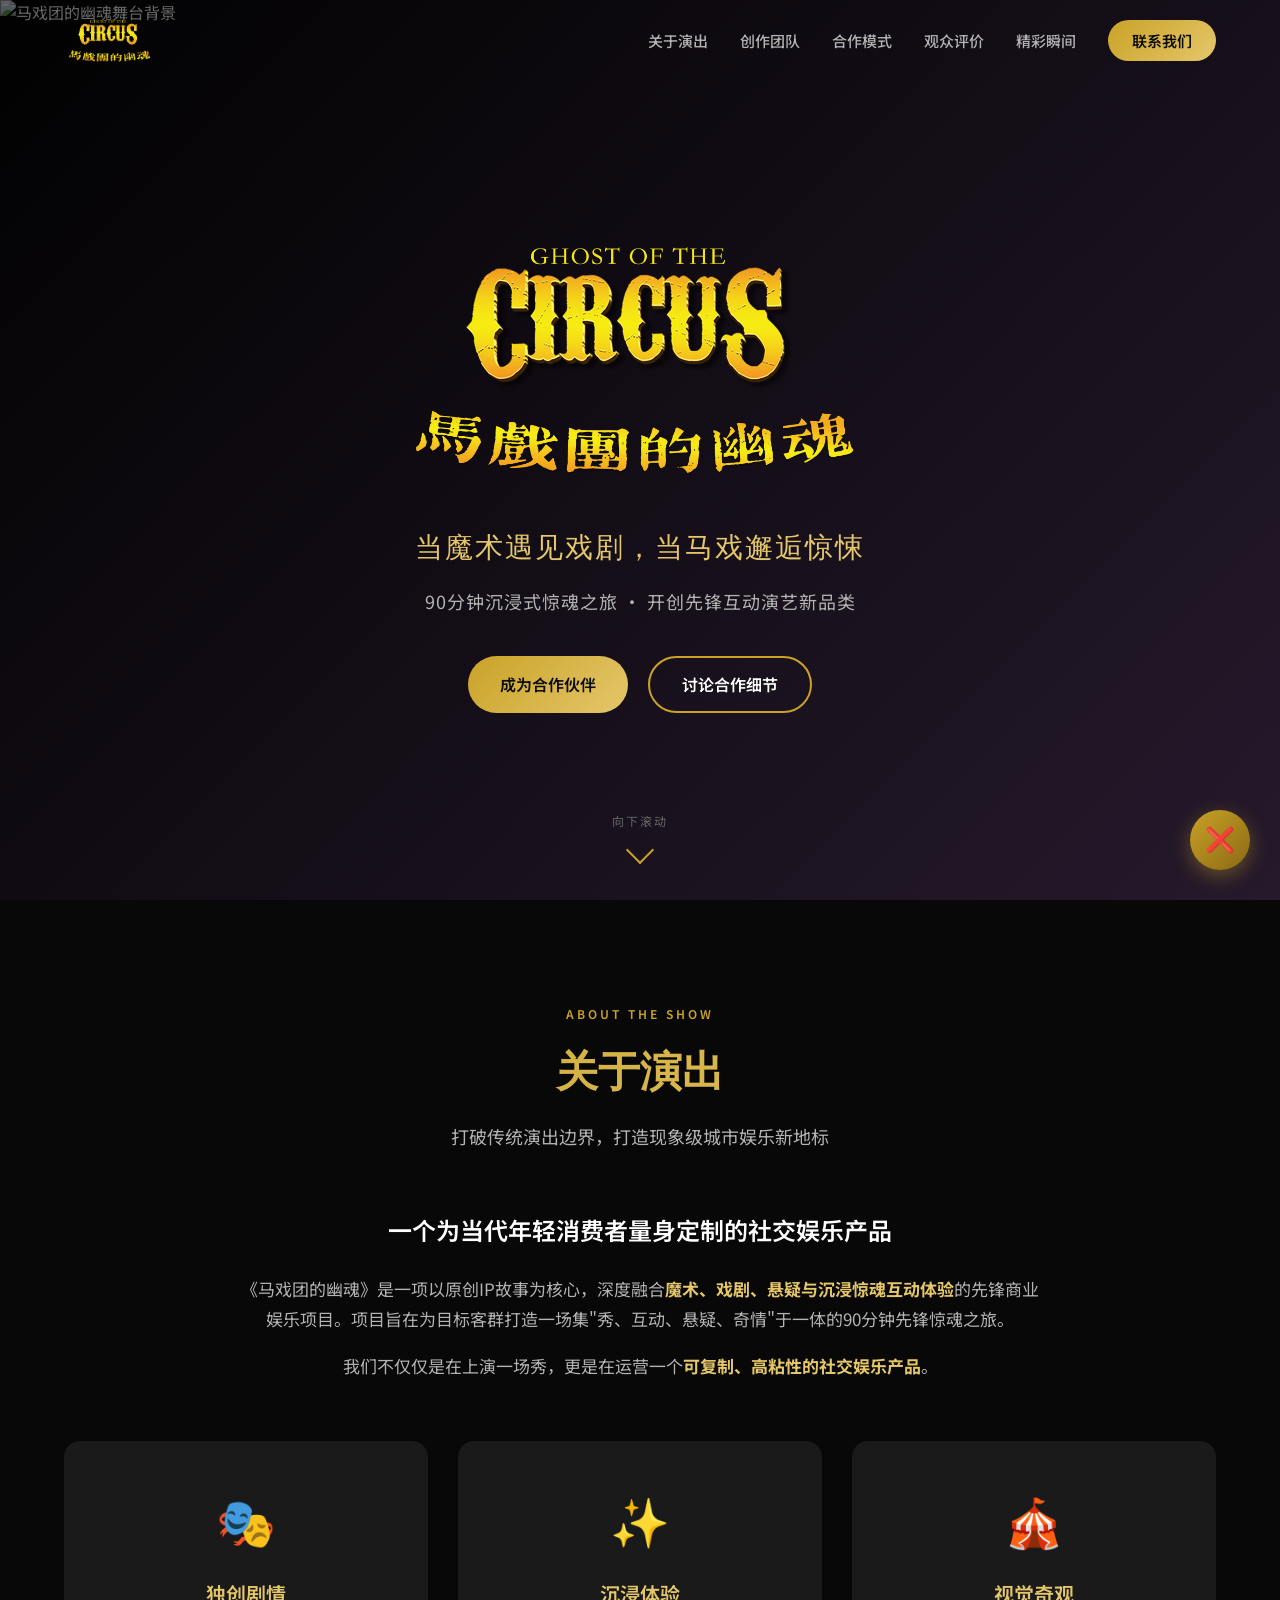
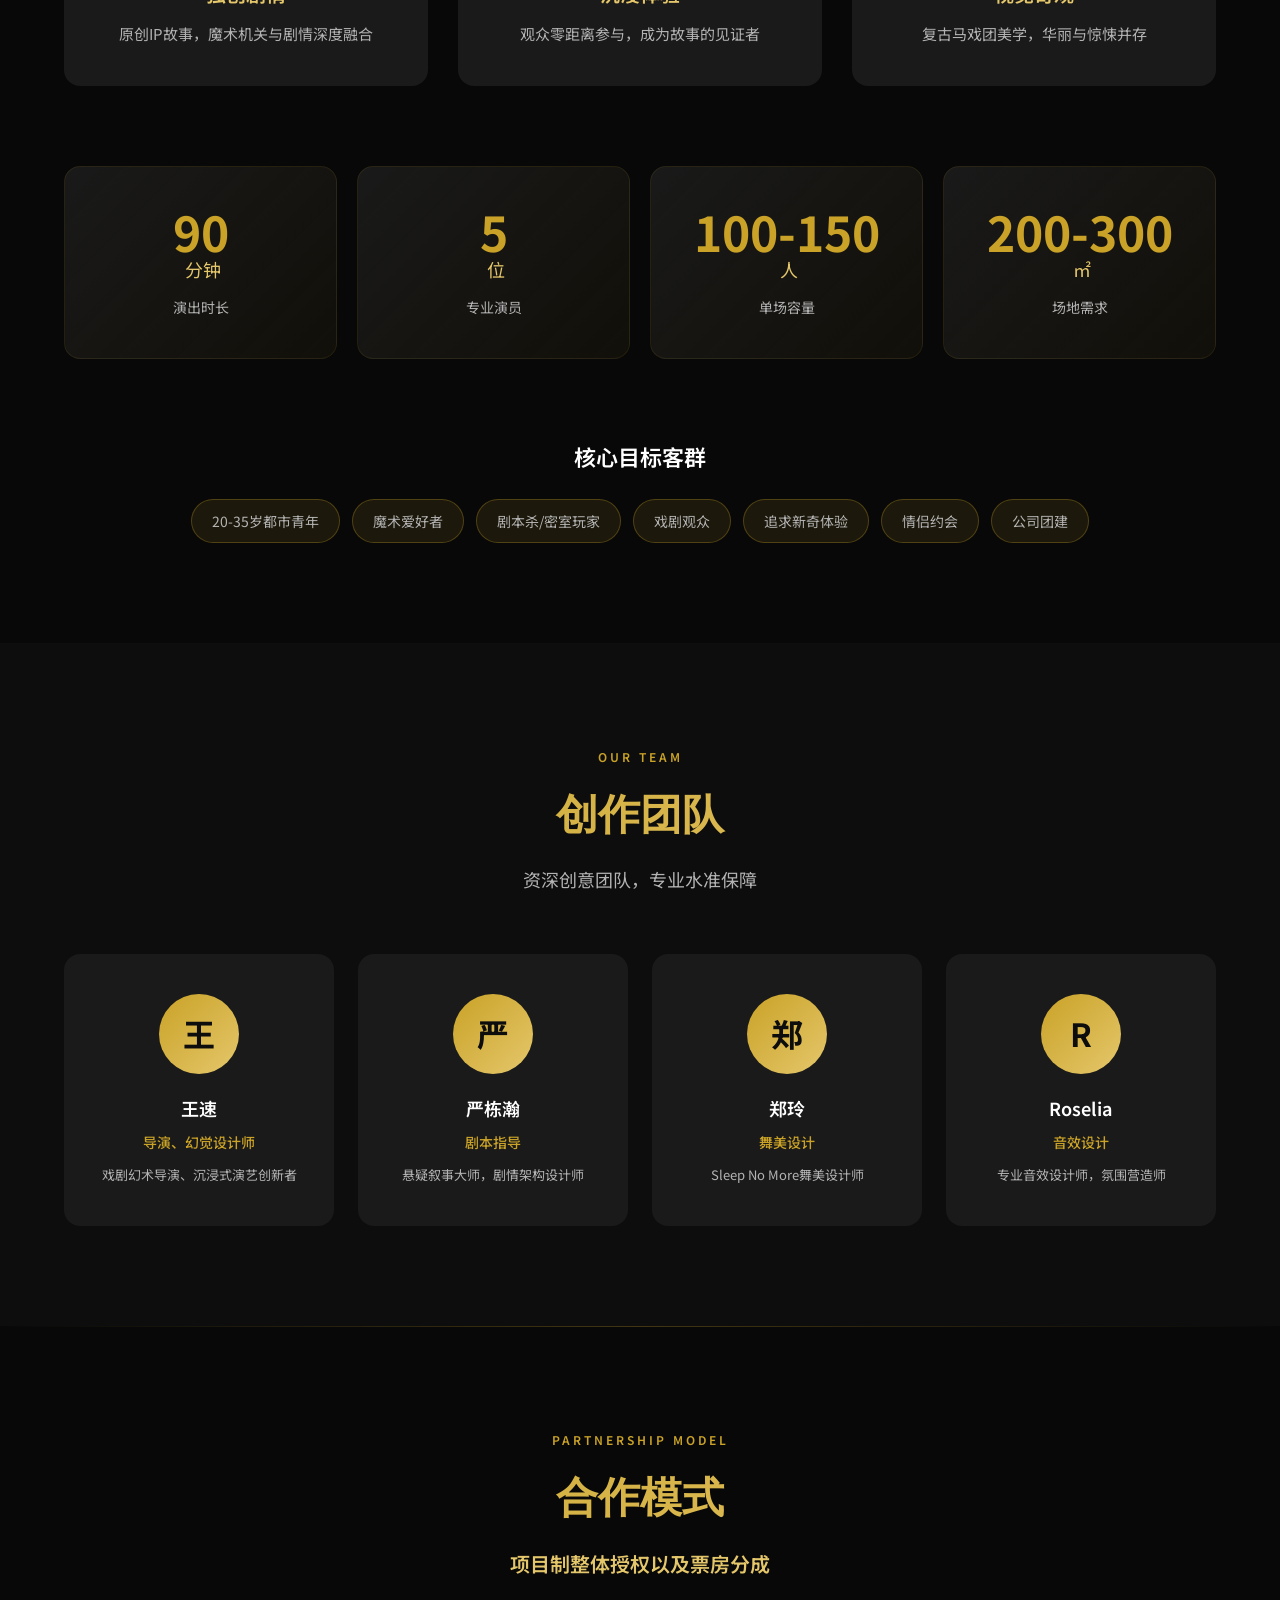
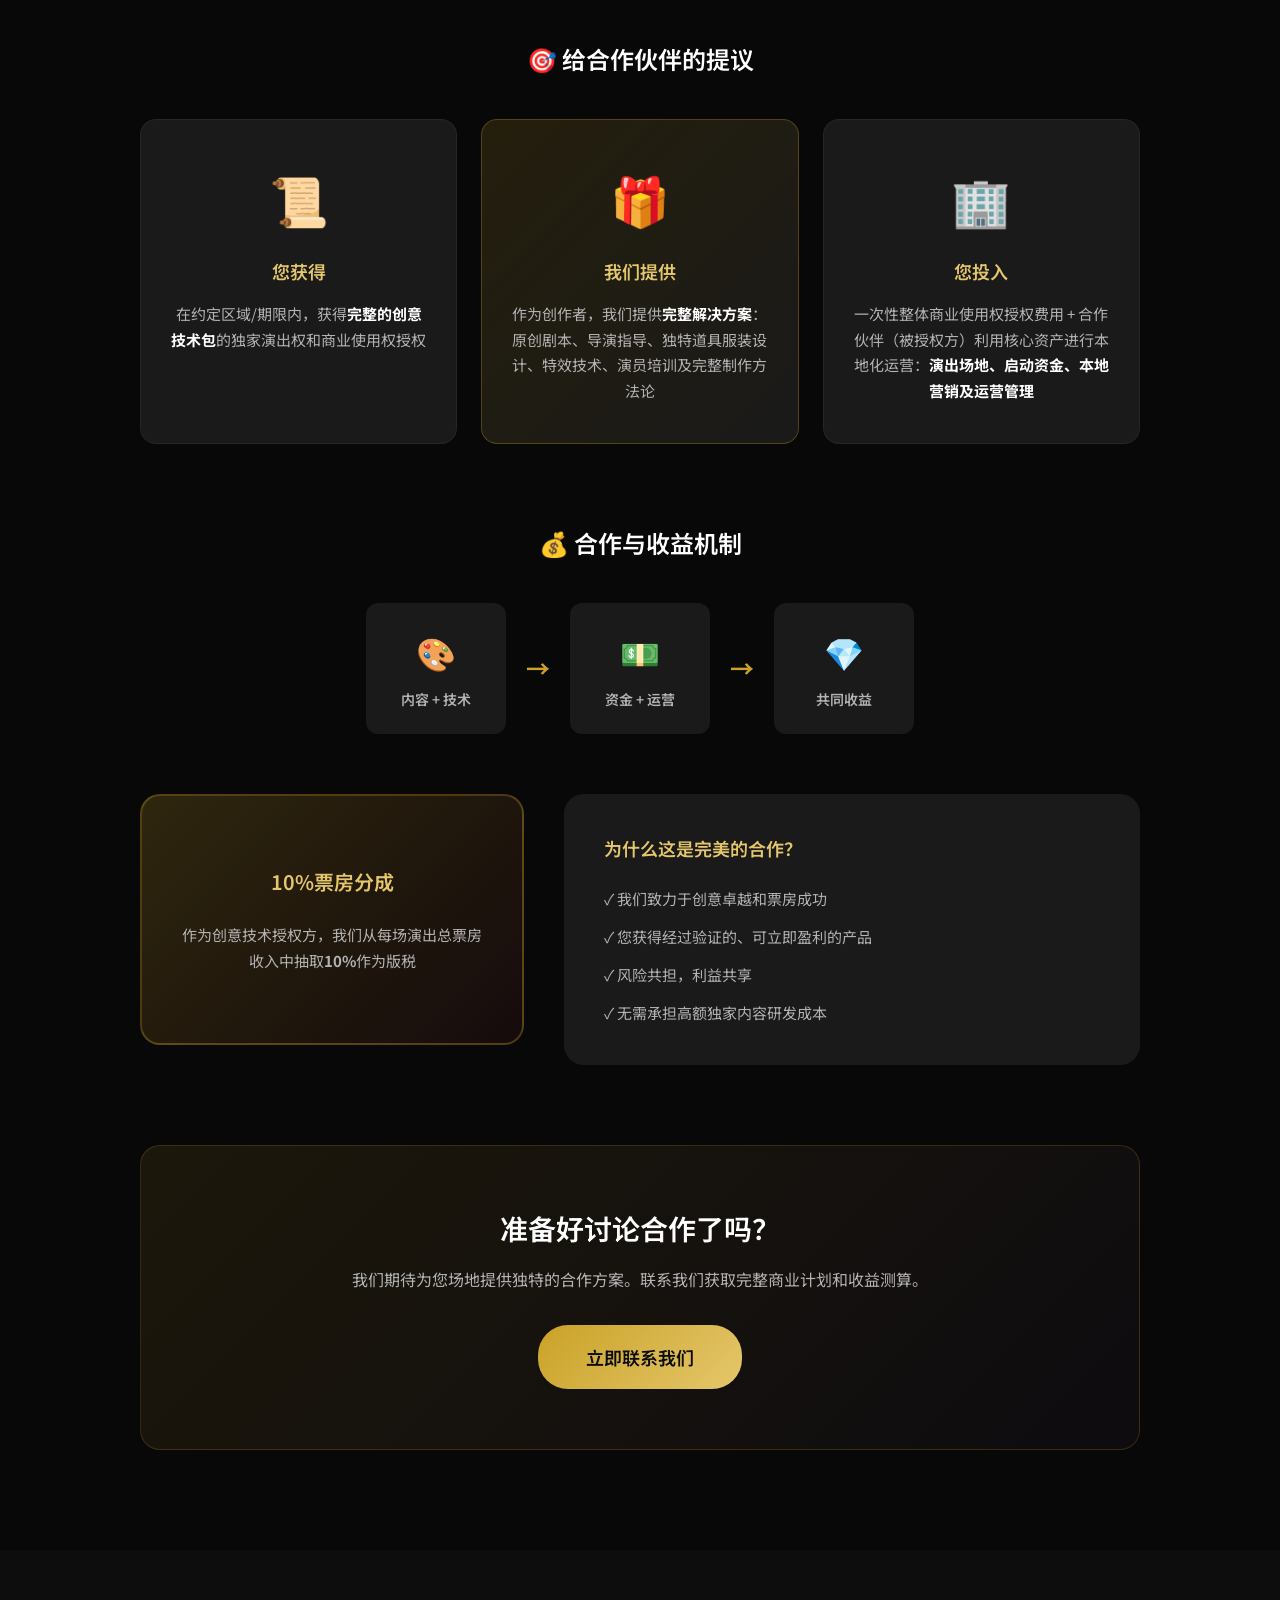
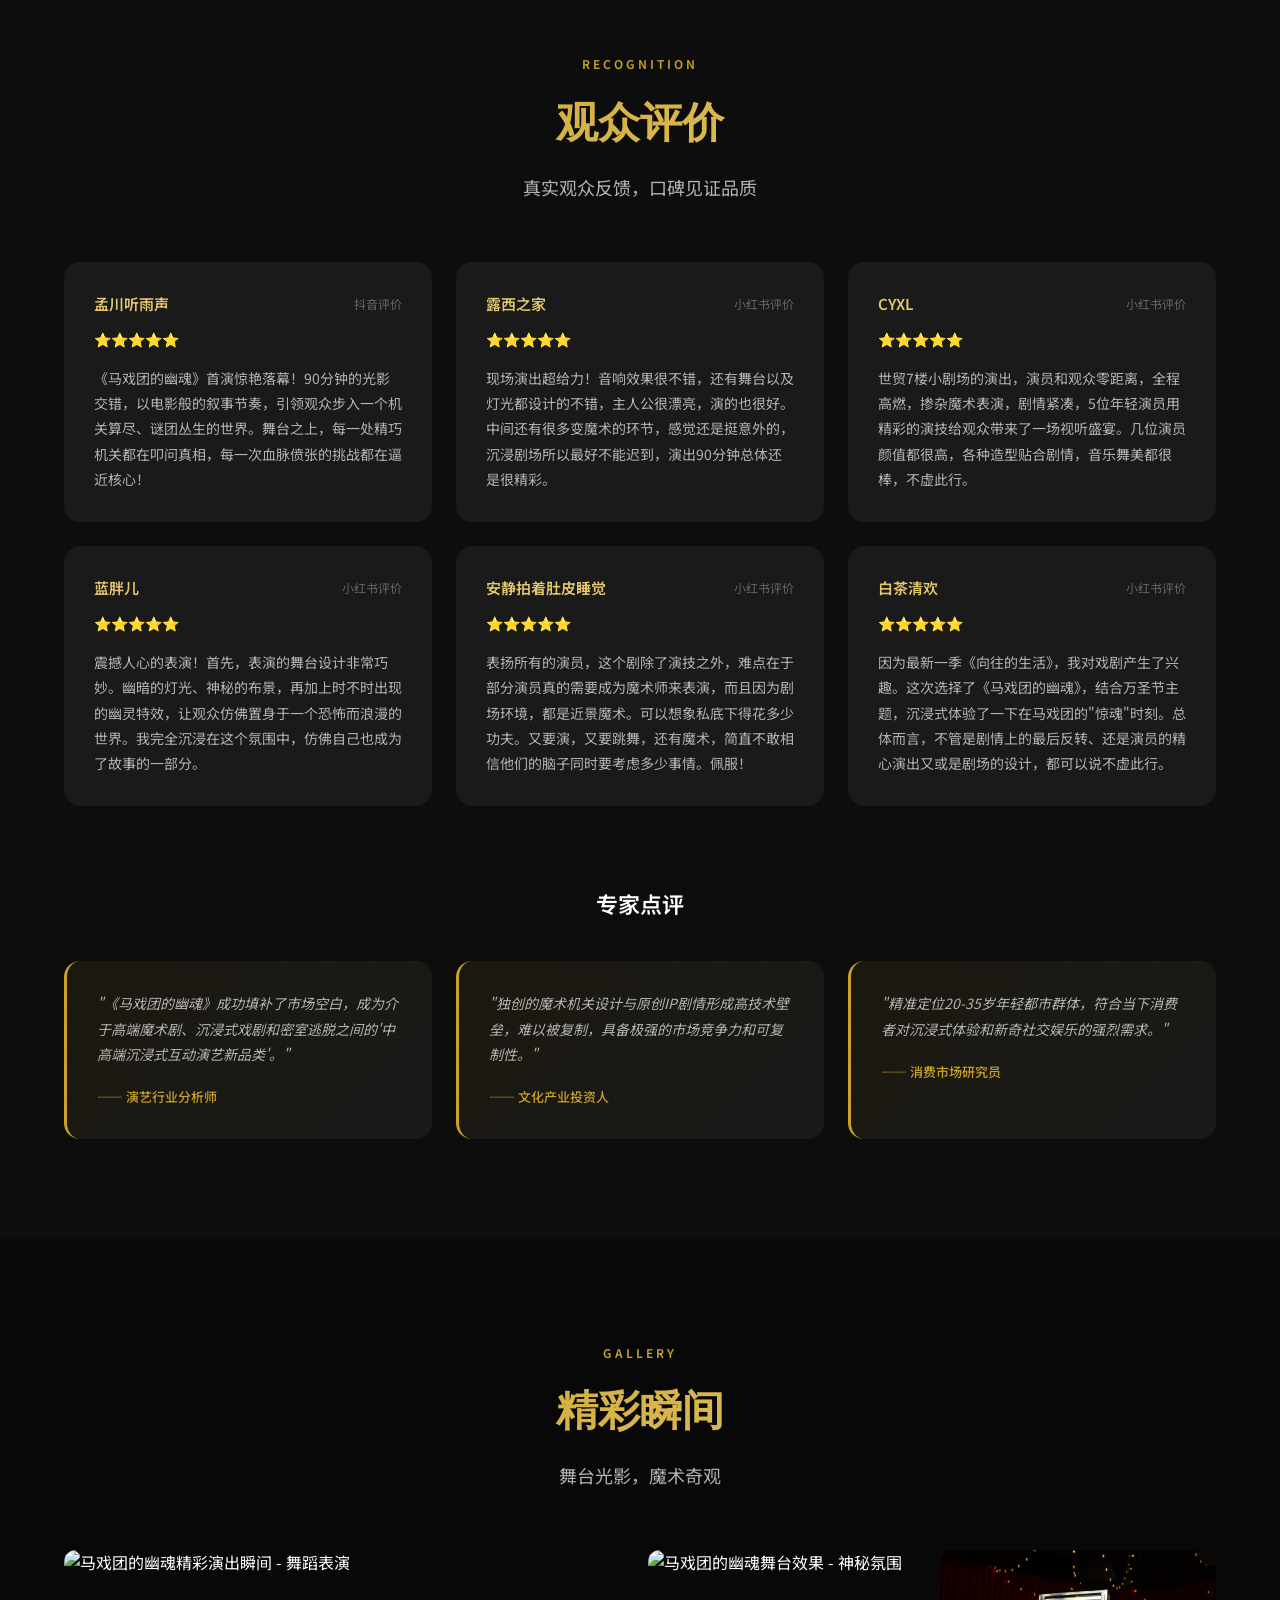
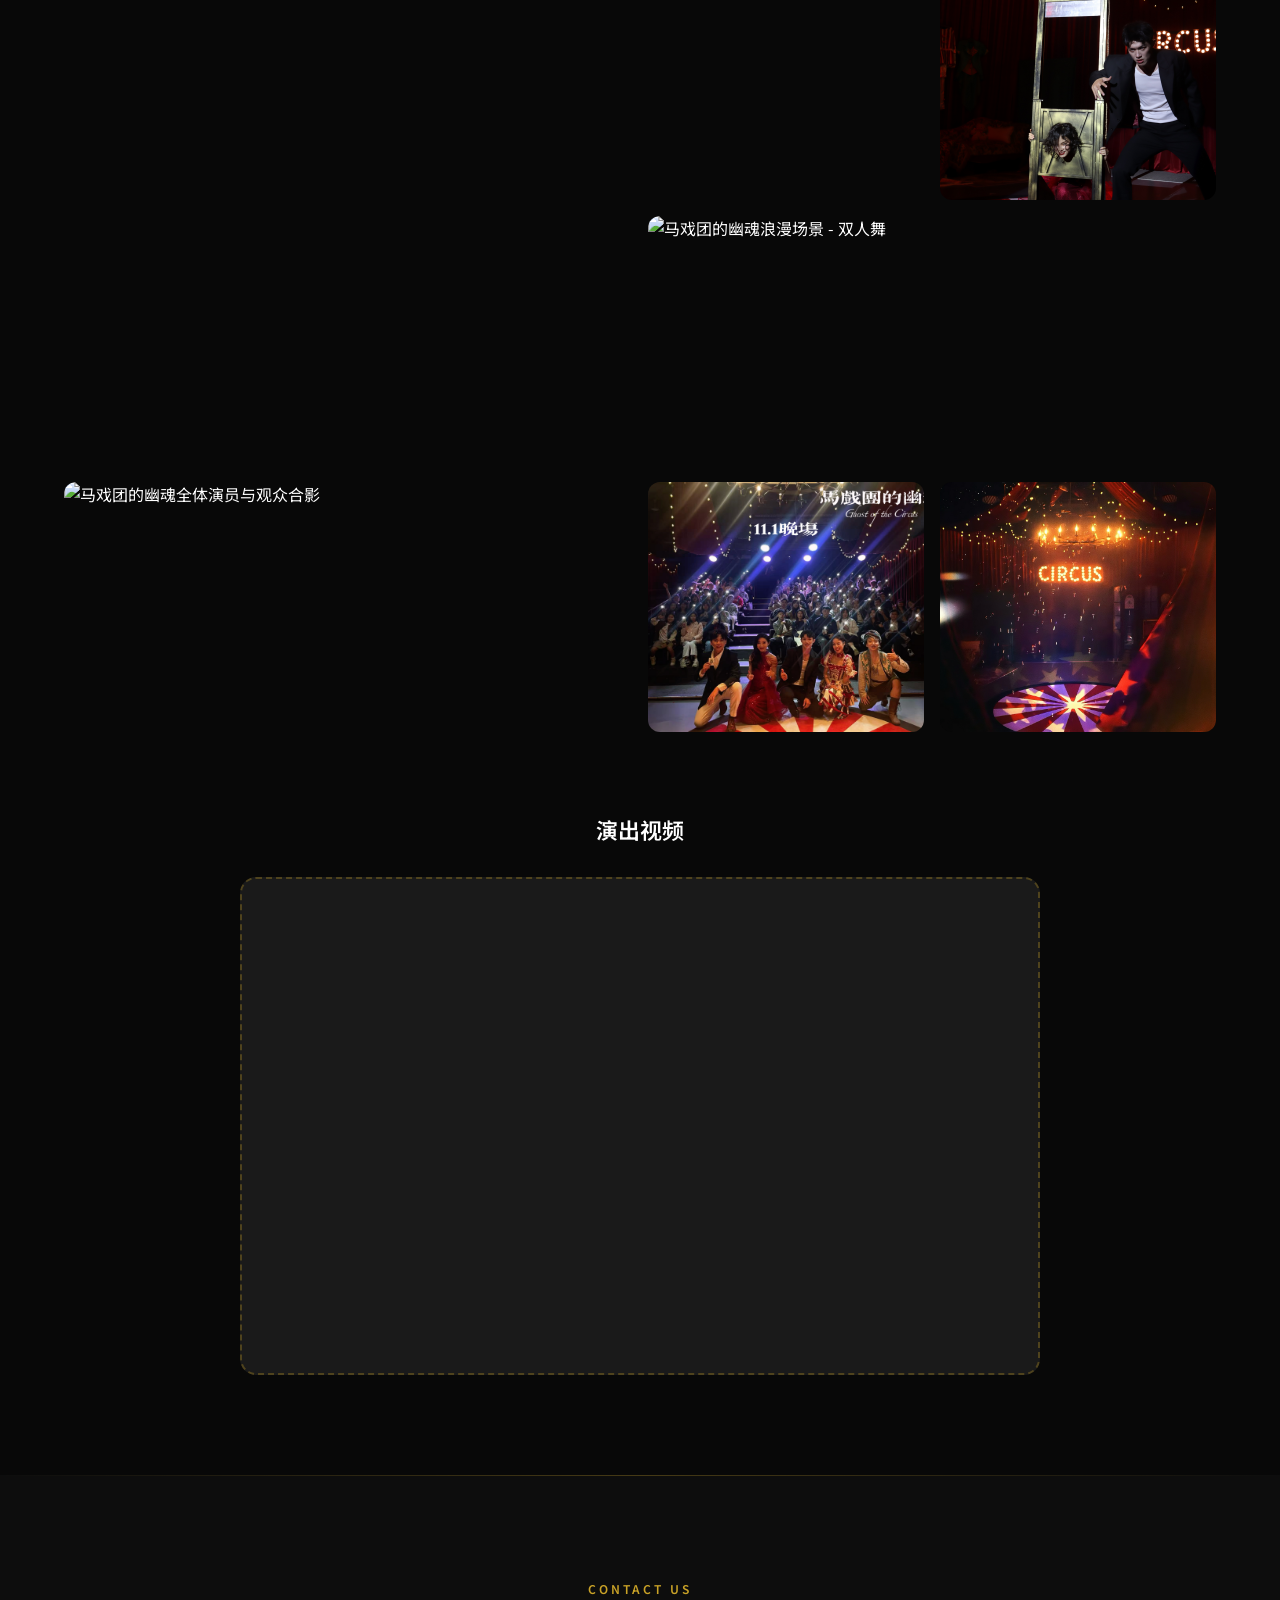
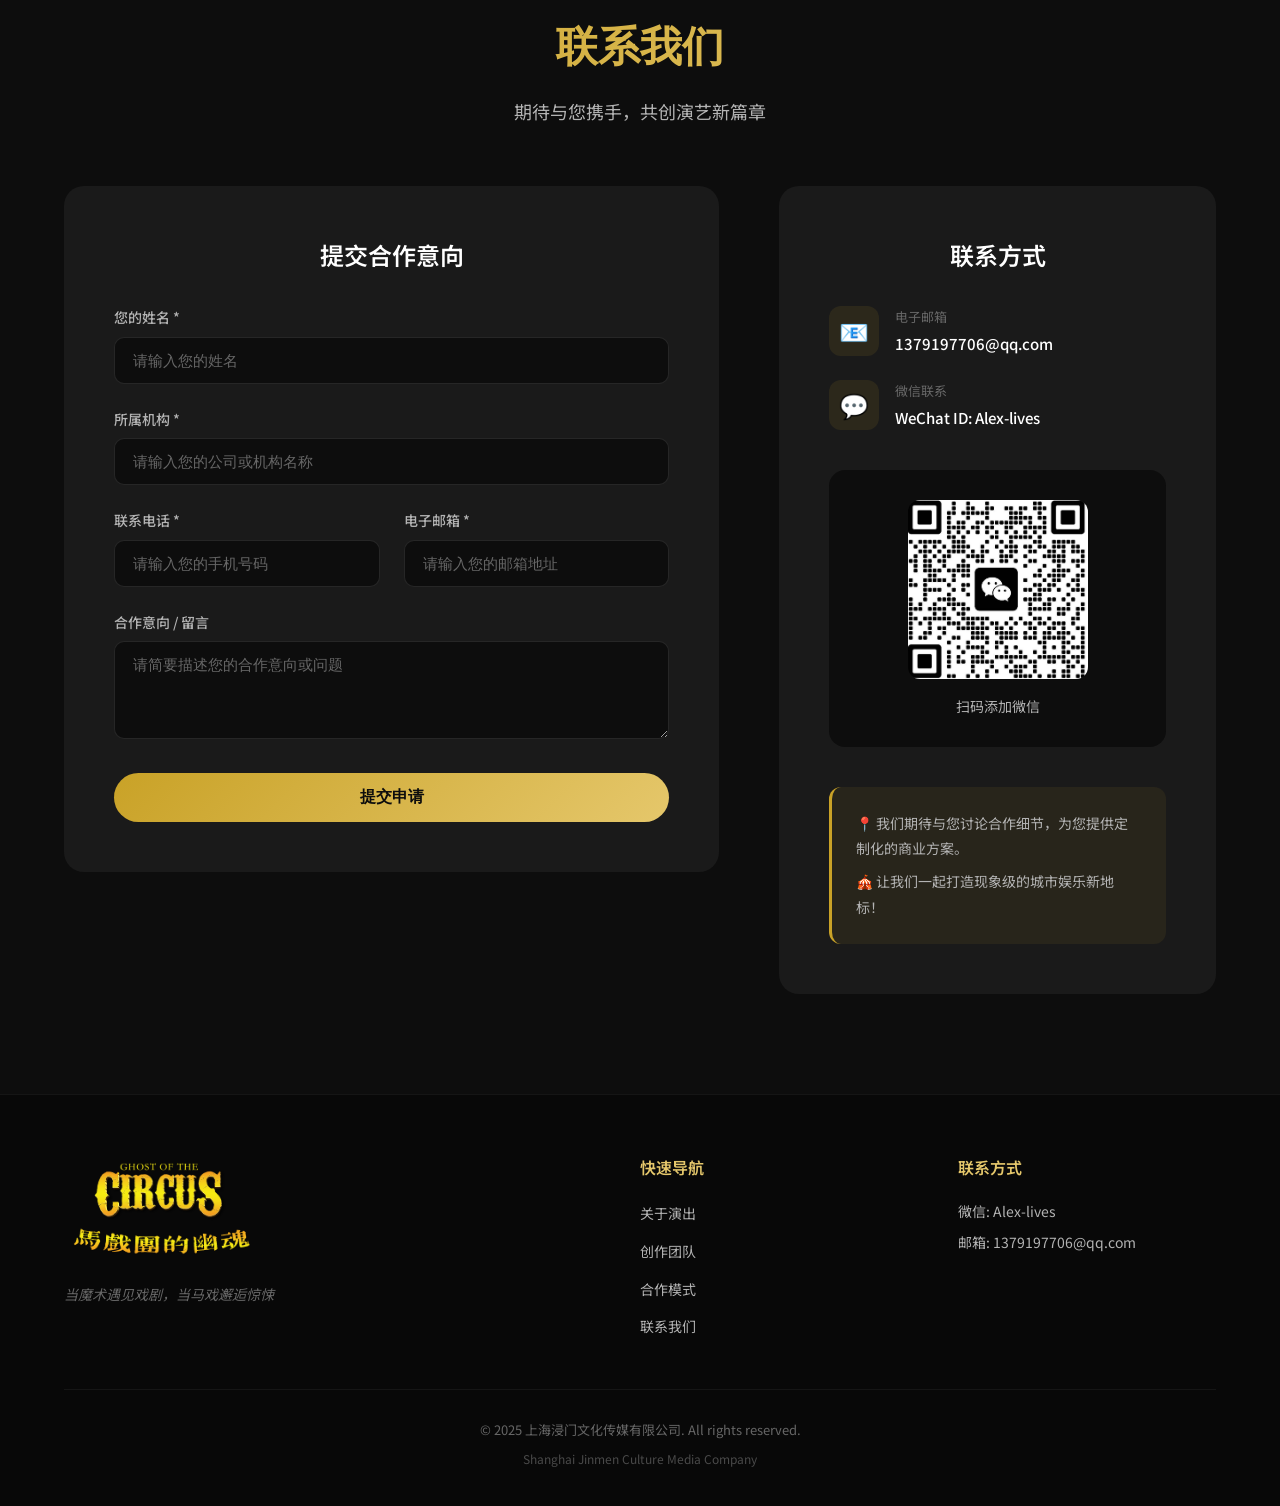
==== commit c5a1fd32: "index.html" ====
--- a/index.html
+++ b/index.html
@@ -544,38 +544,93 @@
     </footer>
   <!-- JavaScript -->
     <script src="js/main.js"></script>
+<!-- Подключение библиотеки QRCode (ОБЯЗАТЕЛЬНО) -->
+<script src="https://cdn.jsdelivr.net/npm/qrcode@1.5.3/build/qrcode.min.js"></script>
+
 <!-- Плавающая кнопка "Поделиться" -->
 <button id="floatingShareBtn" style="position: fixed; bottom: 30px; right: 30px; width: 60px; height: 60px; border-radius: 50%; background: linear-gradient(135deg, #C9A227, #8B6914); color: white; border: none; box-shadow: 0 6px 20px rgba(201, 162, 39, 0.4); font-size: 24px; cursor: pointer; z-index: 999; display: flex; align-items: center; justify-content: center;">↗️</button>
 
 <!-- Модальное окно с QR-кодом -->
 <div id="shareModal" style="display: none; position: fixed; top: 0; left: 0; width: 100%; height: 100%; background: rgba(0,0,0,0.8); z-index: 1000; align-items: center; justify-content: center;">
-    <div style="background: white; padding: 30px; border-radius: 20px; text-align: center; max-width: 320px;">
+    <div style="background: white; padding: 30px; border-radius: 20px; text-align: center; max-width: 320px; position: relative;">
         <h3 style="margin-bottom: 20px; color: #1e293b;">分享项目</h3>
-        <div id="floatingQrcode" style="width: 200px; height: 200px; margin: 0 auto 20px; background: white; padding: 15px;"></div>
-        <p style="margin-bottom: 20px; color: #64748b;">扫描二维码，立即分享</p>
-        <button onclick="document.getElementById('shareModal').style.display='none'" style="padding: 10px 30px; background: #ef4444; color: white; border: none; border-radius: 8px; cursor: pointer;">关闭</button>
+        <!-- Контейнер для QR-кода ДОЛЖЕН быть пустым -->
+        <div id="floatingQrcode" style="width: 200px; height: 200px; margin: 0 auto 20px; background: white; padding: 15px; border: 1px solid #e5e7eb; border-radius: 8px;"></div>
+        <p style="margin-bottom: 20px; color: #64748b;">微信扫码分享或保存</p>
+        <button id="closeModalBtn" style="padding: 10px 30px; background: #ef4444; color: white; border: none; border-radius: 8px; cursor: pointer;">关闭</button>
     </div>
 </div>
 
 <script>
-// Плавающая кнопка
-document.getElementById('floatingShareBtn').addEventListener('click', function() {
+// Ждем полной загрузки страницы
+document.addEventListener('DOMContentLoaded', function() {
+    const floatingBtn = document.getElementById('floatingShareBtn');
     const modal = document.getElementById('shareModal');
-    modal.style.display = 'flex';
-    
-    // Генерируем QR-код для модалки
-    QRCode.toCanvas(document.getElementById('floatingQrcode'), window.location.href, {
-        width: 170,
-        margin: 1,
-        color: { dark: '#0f172a', light: '#ffffff' }
+    const closeBtn = document.getElementById('closeModalBtn');
+    const qrContainer = document.getElementById('floatingQrcode');
+    
+    // Проверяем, загрузилась ли библиотека QRCode
+    if (typeof QRCode === 'undefined') {
+        console.error('Библиотека QRCode не загружена!');
+        floatingBtn.innerHTML = '❌';
+        floatingBtn.title = 'Ошибка загрузки QR-кода';
+        return;
+    }
+    
+    // Открытие модального окна
+    floatingBtn.addEventListener('click', function() {
+        console.log('Открываем модальное окно...');
+        modal.style.display = 'flex';
+        
+        // Очищаем предыдущий QR-код
+        qrContainer.innerHTML = '';
+        
+        // Генерируем новый QR-код
+        const currentUrl = window.location.href;
+        console.log('Генерируем QR для:', currentUrl);
+        
+        try {
+            QRCode.toCanvas(qrContainer, currentUrl, {
+                width: 170,
+                height: 170,
+                margin: 1,
+                color: {
+                    dark: '#0f172a',      // Цвет точек
+                    light: '#ffffff'      // Цвет фона
+                }
+            }, function(error) {
+                if (error) {
+                    console.error('Ошибка генерации QR:', error);
+                    qrContainer.innerHTML = '<p style="color:red; padding:20px;">QR-код не сгенерирован</p>';
+                } else {
+                    console.log('QR-код успешно создан');
+                }
+            });
+        } catch (error) {
+            console.error('Исключение при генерации QR:', error);
+        }
     });
-});
-
-// Закрытие модалки при клике на фон
-document.getElementById('shareModal').addEventListener('click', function(e) {
-    if (e.target.id === 'shareModal') {
-        this.style.display = 'none';
-    }
+    
+    // Закрытие модалки кнопкой
+    closeBtn.addEventListener('click', function() {
+        modal.style.display = 'none';
+    });
+    
+    // Закрытие модалки при клике на фон
+    modal.addEventListener('click', function(e) {
+        if (e.target.id === 'shareModal') {
+            modal.style.display = 'none';
+        }
+    });
+    
+    // Закрытие на Escape
+    document.addEventListener('keydown', function(e) {
+        if (e.key === 'Escape' && modal.style.display === 'flex') {
+            modal.style.display = 'none';
+        }
+    });
+    
+    console.log('Модуль плавающей кнопки инициализирован');
 });
 </script>
 </body>
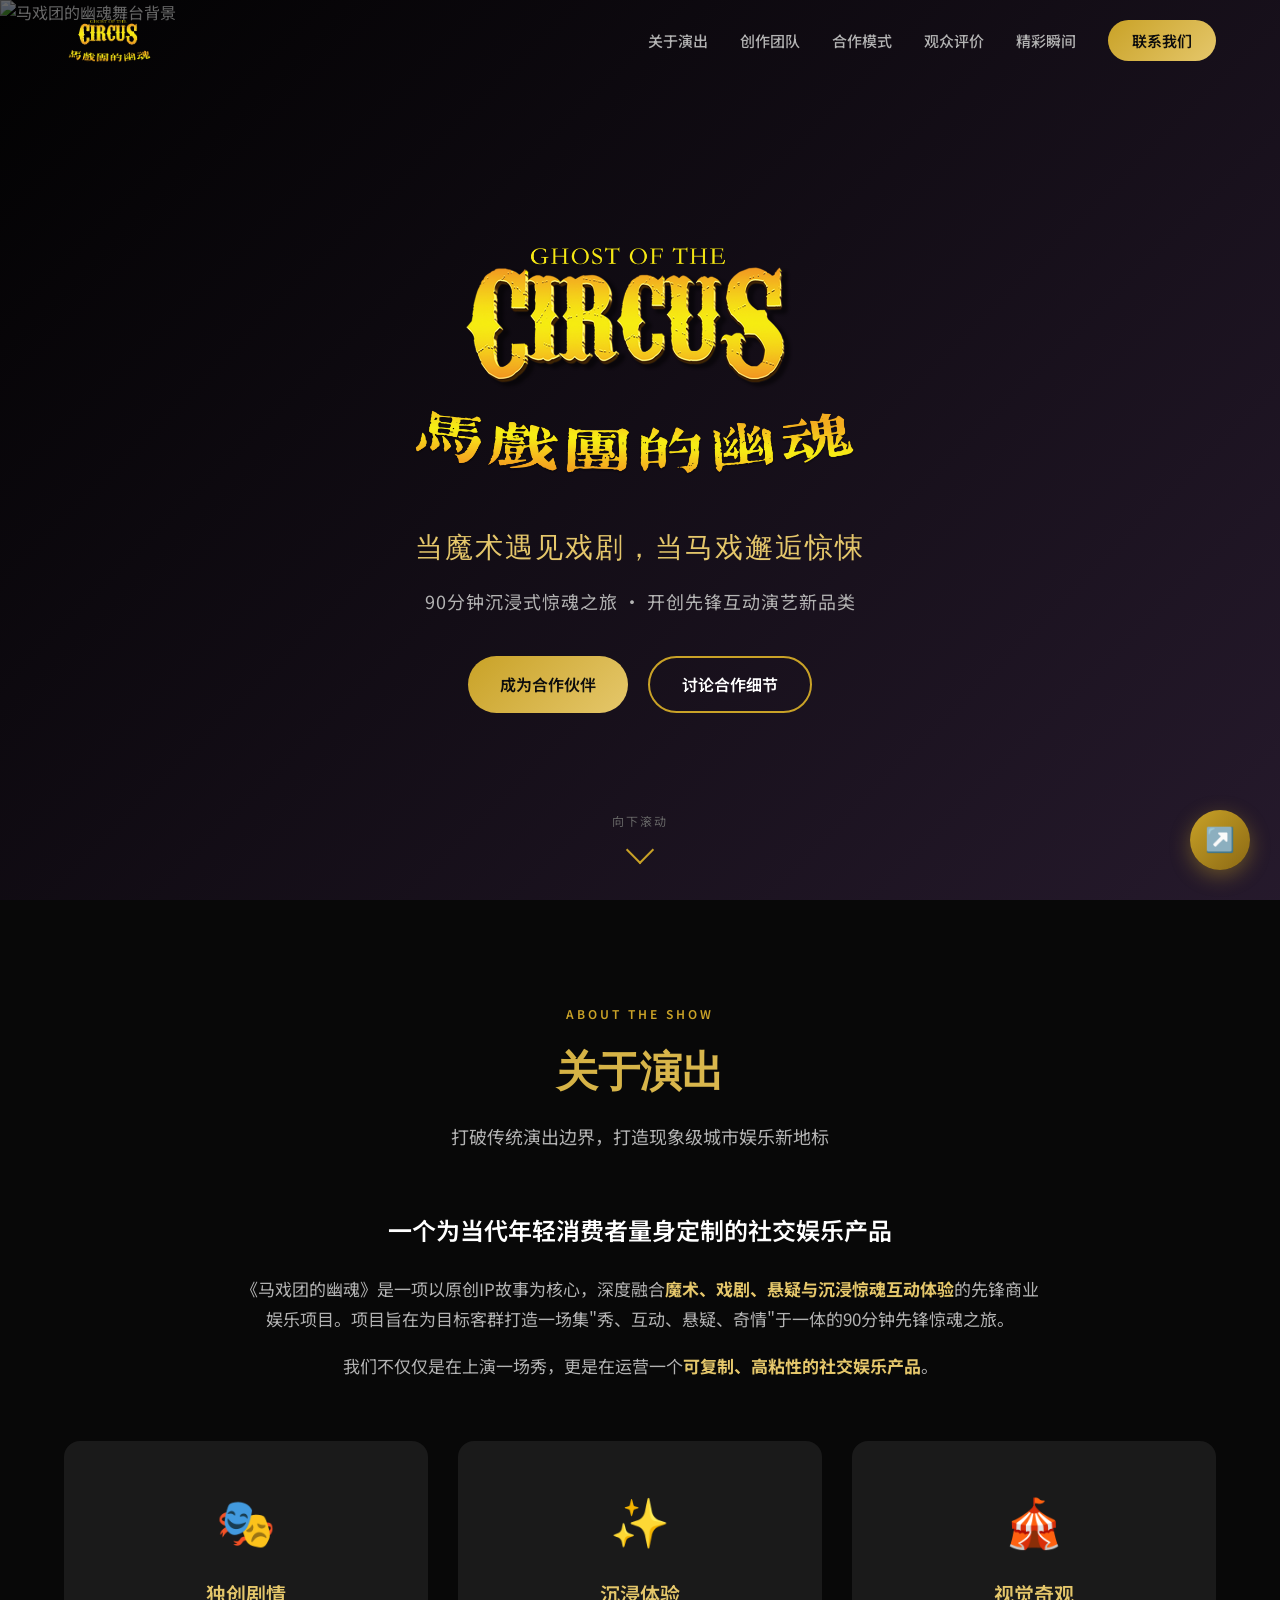
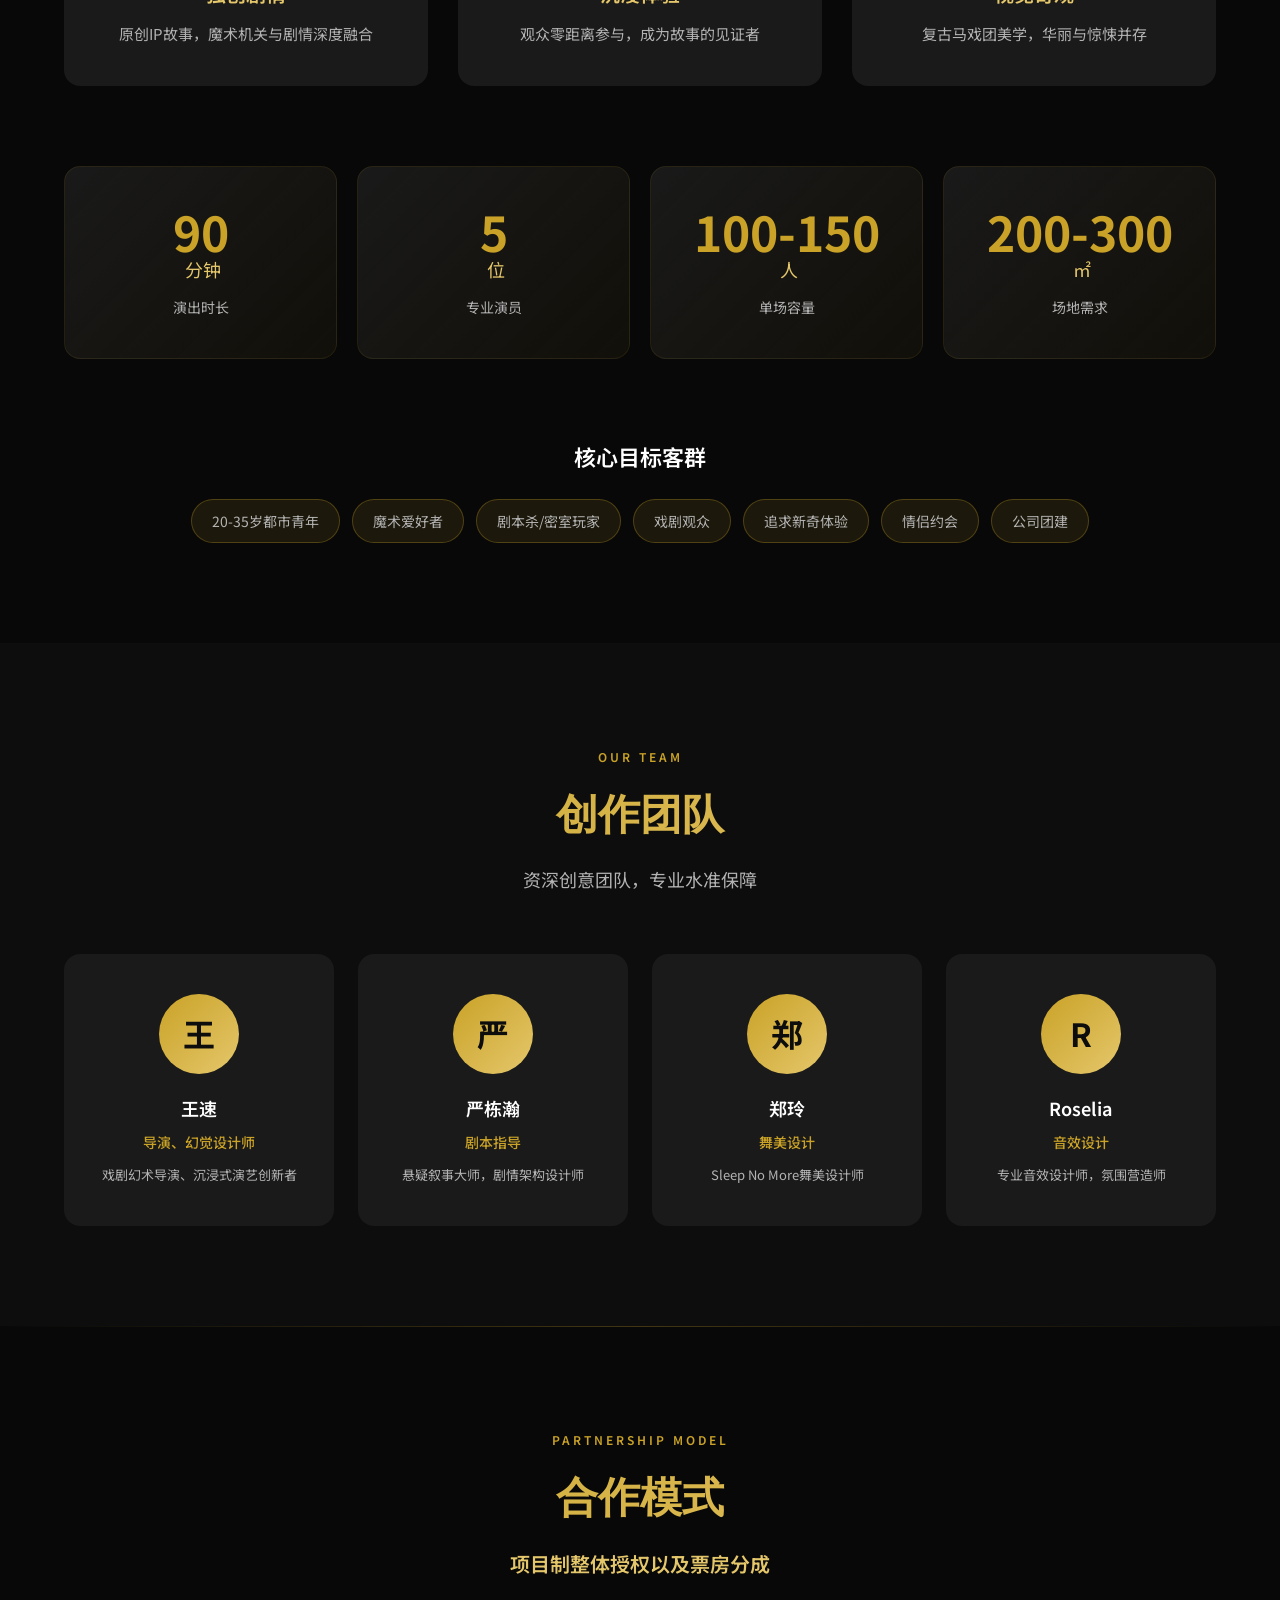
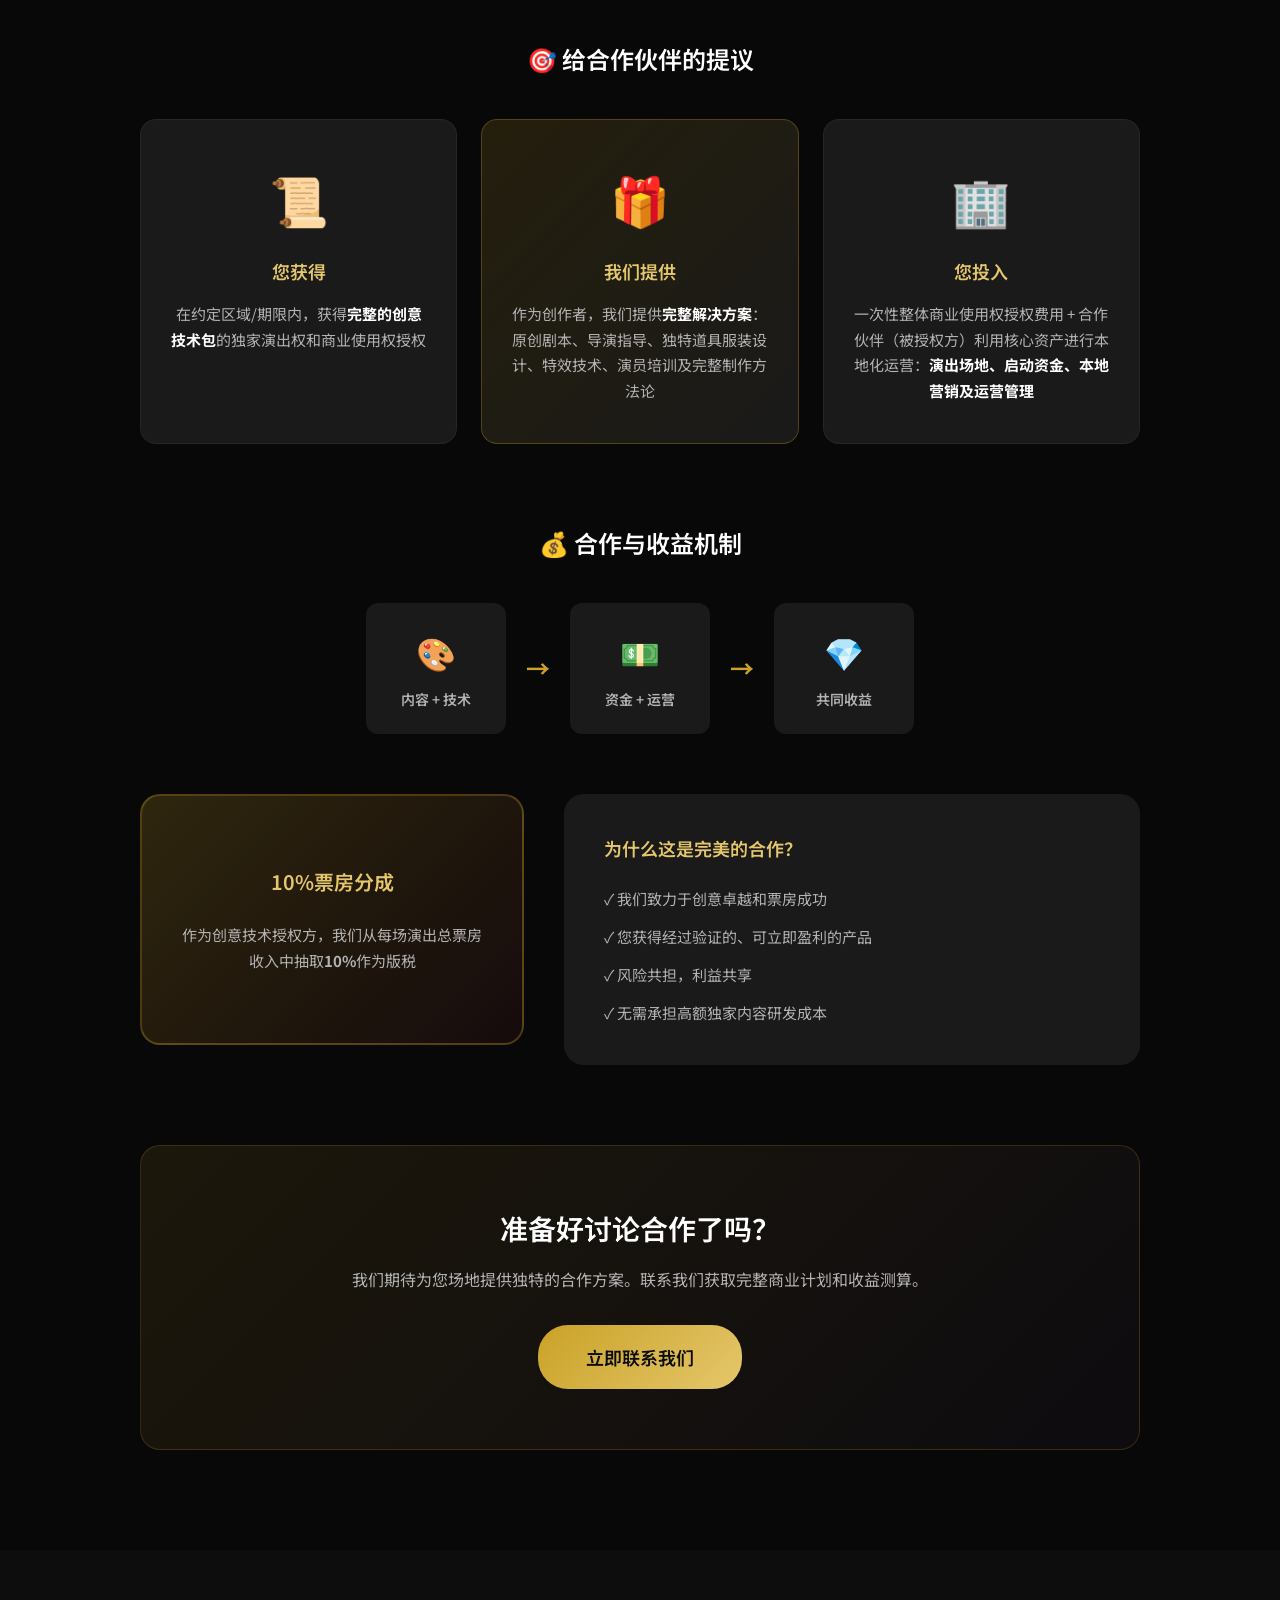
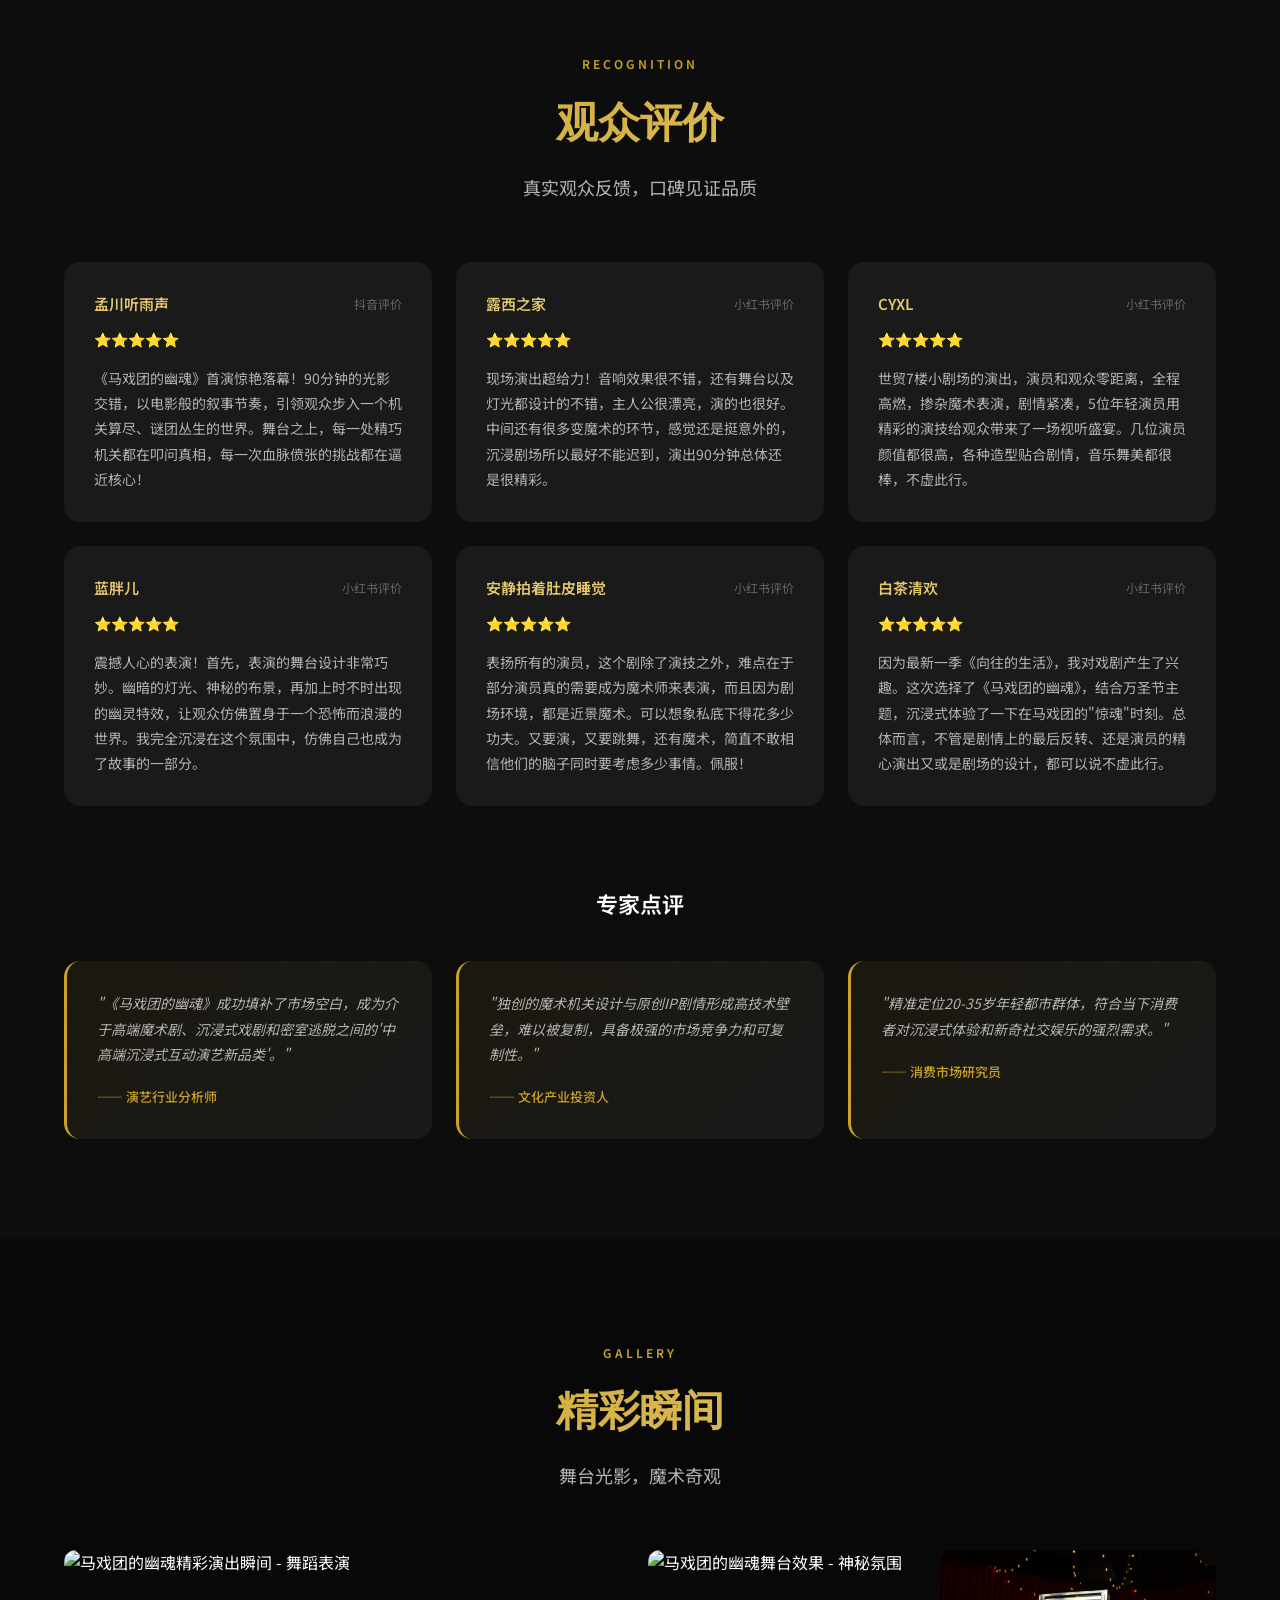
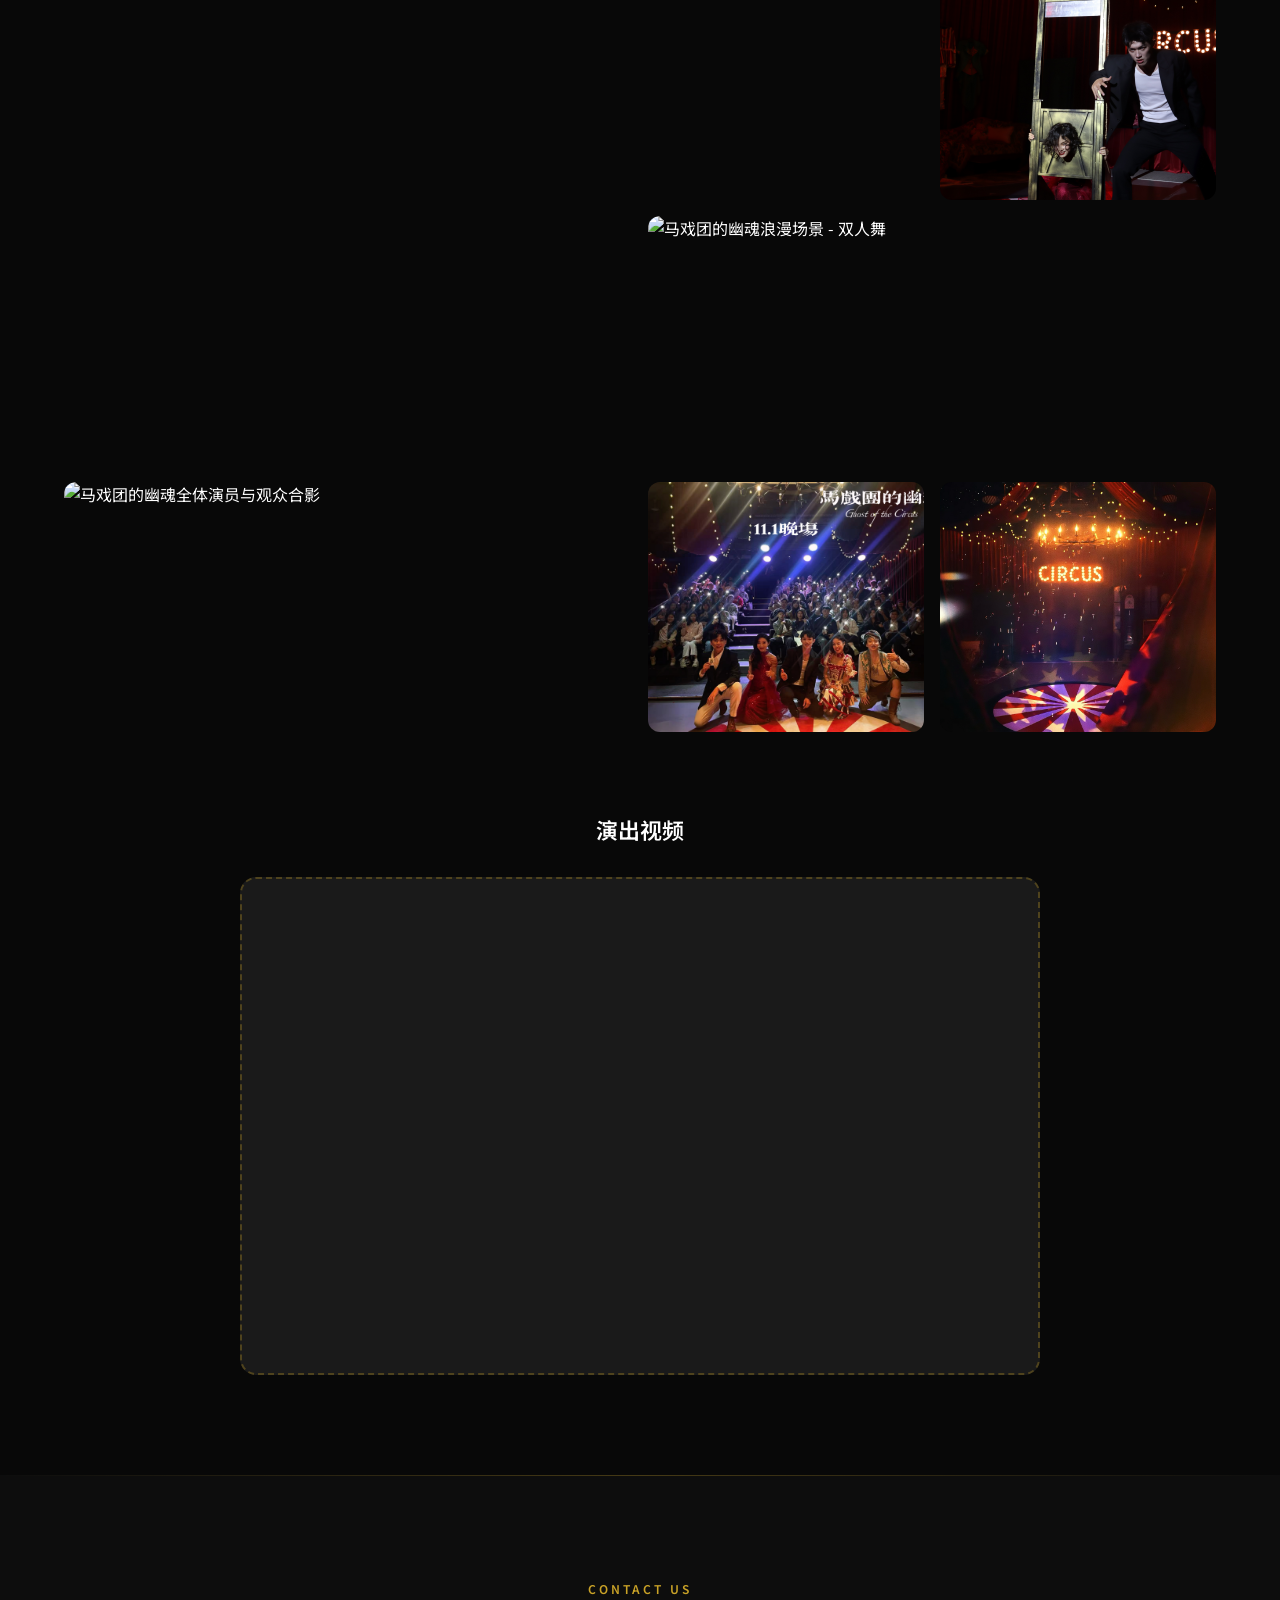
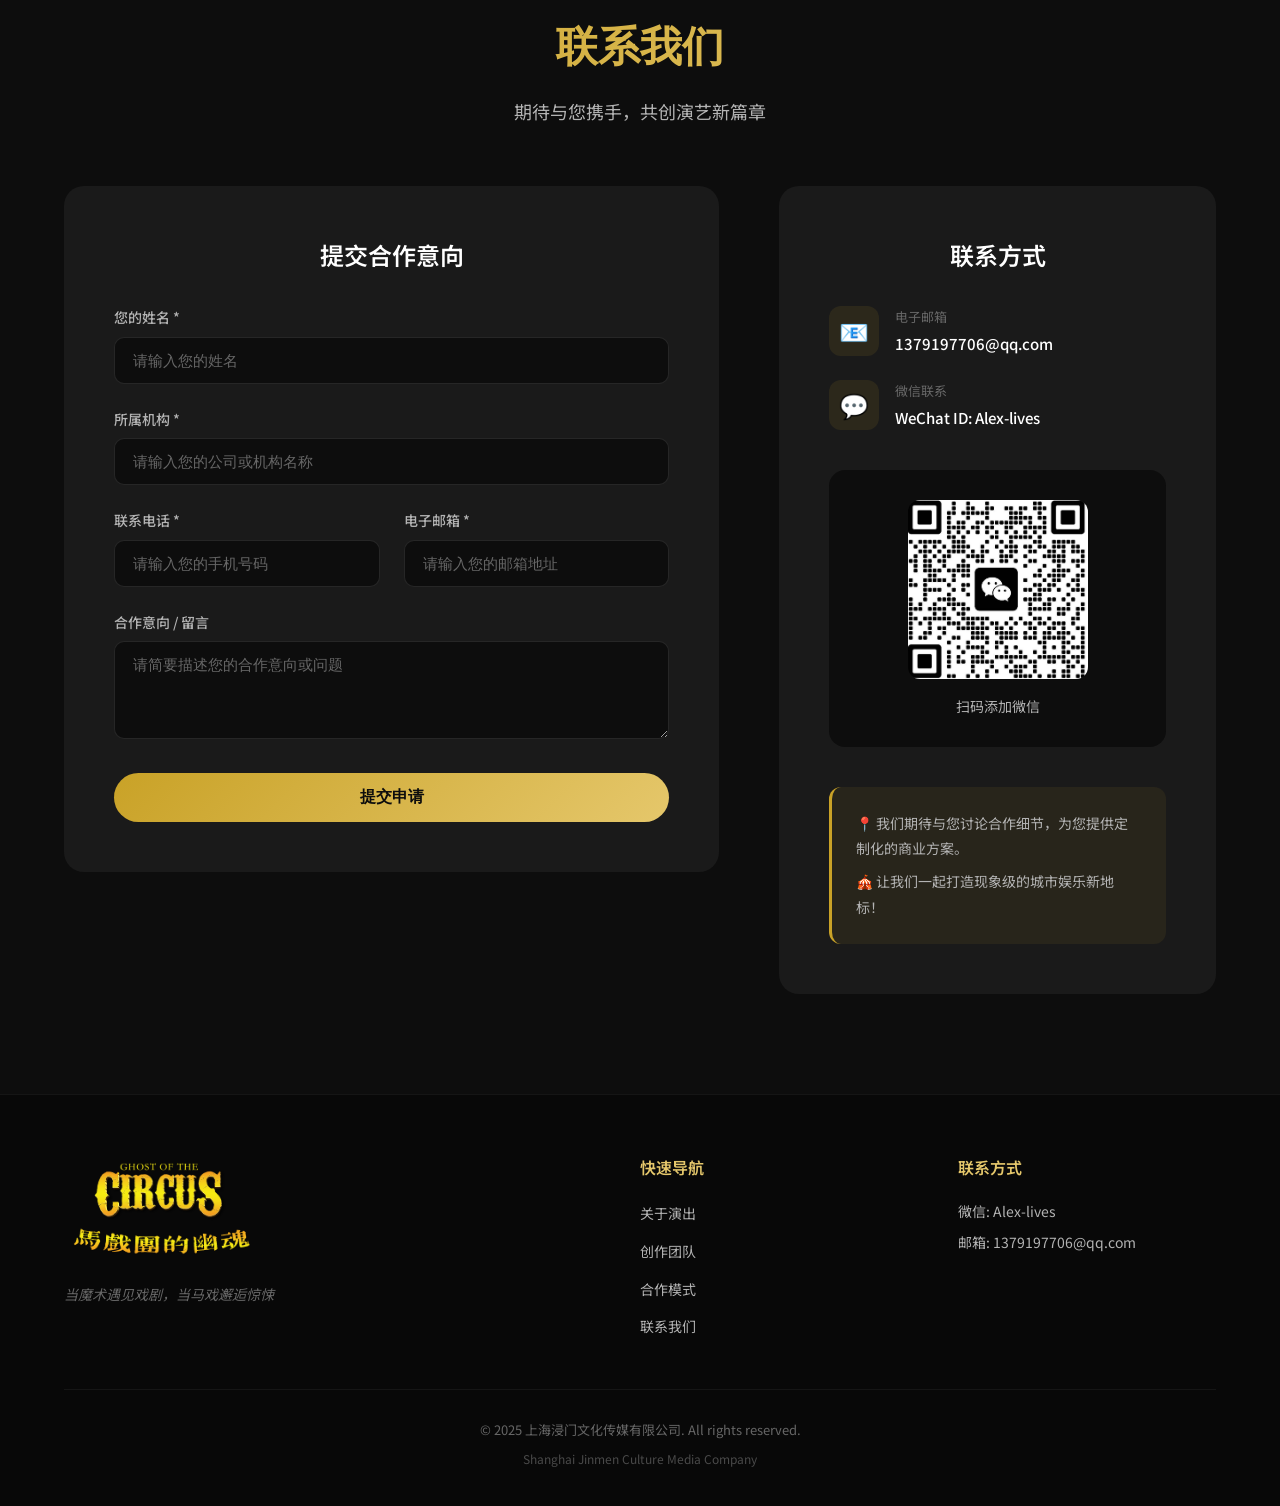
==== commit 47fcb525: "index.html" ====
--- a/index.html
+++ b/index.html
@@ -544,93 +544,97 @@
     </footer>
   <!-- JavaScript -->
     <script src="js/main.js"></script>
-<!-- Подключение библиотеки QRCode (ОБЯЗАТЕЛЬНО) -->
-<script src="https://cdn.jsdelivr.net/npm/qrcode@1.5.3/build/qrcode.min.js"></script>
-
-<!-- Плавающая кнопка "Поделиться" -->
-<button id="floatingShareBtn" style="position: fixed; bottom: 30px; right: 30px; width: 60px; height: 60px; border-radius: 50%; background: linear-gradient(135deg, #C9A227, #8B6914); color: white; border: none; box-shadow: 0 6px 20px rgba(201, 162, 39, 0.4); font-size: 24px; cursor: pointer; z-index: 999; display: flex; align-items: center; justify-content: center;">↗️</button>
+<!-- Плавающая кнопка "Поделиться" (БЕЗ ПРЕДВАРИТЕЛЬНОЙ ОШИБКИ) -->
+<button id="floatingShareBtn" style="position: fixed; bottom: 30px; right: 30px; width: 60px; height: 60px; border-radius: 50%; background: linear-gradient(135deg, #C9A227, #8B6914); color: white; border: none; box-shadow: 0 6px 20px rgba(201, 162, 39, 0.4); font-size: 24px; cursor: pointer; z-index: 999; display: flex; align-items: center; justify-content: center;" title="分享项目">↗️</button>
 
 <!-- Модальное окно с QR-кодом -->
 <div id="shareModal" style="display: none; position: fixed; top: 0; left: 0; width: 100%; height: 100%; background: rgba(0,0,0,0.8); z-index: 1000; align-items: center; justify-content: center;">
     <div style="background: white; padding: 30px; border-radius: 20px; text-align: center; max-width: 320px; position: relative;">
         <h3 style="margin-bottom: 20px; color: #1e293b;">分享项目</h3>
-        <!-- Контейнер для QR-кода ДОЛЖЕН быть пустым -->
-        <div id="floatingQrcode" style="width: 200px; height: 200px; margin: 0 auto 20px; background: white; padding: 15px; border: 1px solid #e5e7eb; border-radius: 8px;"></div>
+        <div id="floatingQrcode" style="width: 200px; height: 200px; margin: 0 auto 20px; background: white; padding: 15px; border: 1px solid #e5e7eb; border-radius: 8px; display: flex; align-items: center; justify-content: center;">
+            <p style="color: #666;">生成中...</p>
+        </div>
         <p style="margin-bottom: 20px; color: #64748b;">微信扫码分享或保存</p>
         <button id="closeModalBtn" style="padding: 10px 30px; background: #ef4444; color: white; border: none; border-radius: 8px; cursor: pointer;">关闭</button>
     </div>
 </div>
 
 <script>
-// Ждем полной загрузки страницы
+// Динамическая загрузка библиотеки QRCode
+function loadQRCodeLibrary() {
+    return new Promise((resolve, reject) => {
+        if (typeof QRCode !== 'undefined') {
+            resolve();
+            return;
+        }
+        
+        const script = document.createElement('script');
+        script.src = 'https://cdn.jsdelivr.net/npm/qrcode@1.5.3/build/qrcode.min.js';
+        script.onload = () => resolve();
+        script.onerror = () => reject(new Error('Не удалось загрузить библиотеку QRCode'));
+        document.head.appendChild(script);
+    });
+}
+
+// Основная инициализация
 document.addEventListener('DOMContentLoaded', function() {
     const floatingBtn = document.getElementById('floatingShareBtn');
     const modal = document.getElementById('shareModal');
     const closeBtn = document.getElementById('closeModalBtn');
     const qrContainer = document.getElementById('floatingQrcode');
     
-    // Проверяем, загрузилась ли библиотека QRCode
-    if (typeof QRCode === 'undefined') {
-        console.error('Библиотека QRCode не загружена!');
-        floatingBtn.innerHTML = '❌';
-        floatingBtn.title = 'Ошибка загрузки QR-кода';
-        return;
-    }
+    let qrCodeLoaded = false;
+    
+    // Предзагрузка библиотеки при наведении на кнопку
+    floatingBtn.addEventListener('mouseenter', function() {
+        if (!qrCodeLoaded && typeof QRCode === 'undefined') {
+            loadQRCodeLibrary().catch(console.warn);
+        }
+    });
     
     // Открытие модального окна
-    floatingBtn.addEventListener('click', function() {
-        console.log('Открываем модальное окно...');
+    floatingBtn.addEventListener('click', async function() {
         modal.style.display = 'flex';
         
-        // Очищаем предыдущий QR-код
+        // Загружаем библиотеку, если еще не загружена
+        if (typeof QRCode === 'undefined') {
+            qrContainer.innerHTML = '<p style="color:#666; padding:20px;">正在加载二维码生成器...</p>';
+            
+            try {
+                await loadQRCodeLibrary();
+                qrCodeLoaded = true;
+            } catch (error) {
+                qrContainer.innerHTML = '<p style="color:red; padding:20px;">二维码功能暂时不可用<br><small>请稍后重试或直接分享链接</small></p>';
+                return;
+            }
+        }
+        
+        // Генерируем QR-код
         qrContainer.innerHTML = '';
-        
-        // Генерируем новый QR-код
         const currentUrl = window.location.href;
-        console.log('Генерируем QR для:', currentUrl);
         
         try {
             QRCode.toCanvas(qrContainer, currentUrl, {
                 width: 170,
                 height: 170,
                 margin: 1,
-                color: {
-                    dark: '#0f172a',      // Цвет точек
-                    light: '#ffffff'      // Цвет фона
-                }
-            }, function(error) {
-                if (error) {
-                    console.error('Ошибка генерации QR:', error);
-                    qrContainer.innerHTML = '<p style="color:red; padding:20px;">QR-код не сгенерирован</p>';
-                } else {
-                    console.log('QR-код успешно создан');
-                }
+                color: { dark: '#0f172a', light: '#ffffff' }
             });
         } catch (error) {
-            console.error('Исключение при генерации QR:', error);
+            qrContainer.innerHTML = '<p style="color:red; padding:20px;">生成二维码时出错<br><small>请刷新页面重试</small></p>';
         }
     });
     
-    // Закрытие модалки кнопкой
-    closeBtn.addEventListener('click', function() {
-        modal.style.display = 'none';
+    // Закрытие модалки
+    closeBtn.addEventListener('click', () => modal.style.display = 'none');
+    modal.addEventListener('click', (e) => {
+        if (e.target.id === 'shareModal') modal.style.display = 'none';
     });
-    
-    // Закрытие модалки при клике на фон
-    modal.addEventListener('click', function(e) {
-        if (e.target.id === 'shareModal') {
-            modal.style.display = 'none';
-        }
-    });
-    
-    // Закрытие на Escape
-    document.addEventListener('keydown', function(e) {
+    document.addEventListener('keydown', (e) => {
         if (e.key === 'Escape' && modal.style.display === 'flex') {
             modal.style.display = 'none';
         }
     });
-    
-    console.log('Модуль плавающей кнопки инициализирован');
 });
 </script>
 </body>
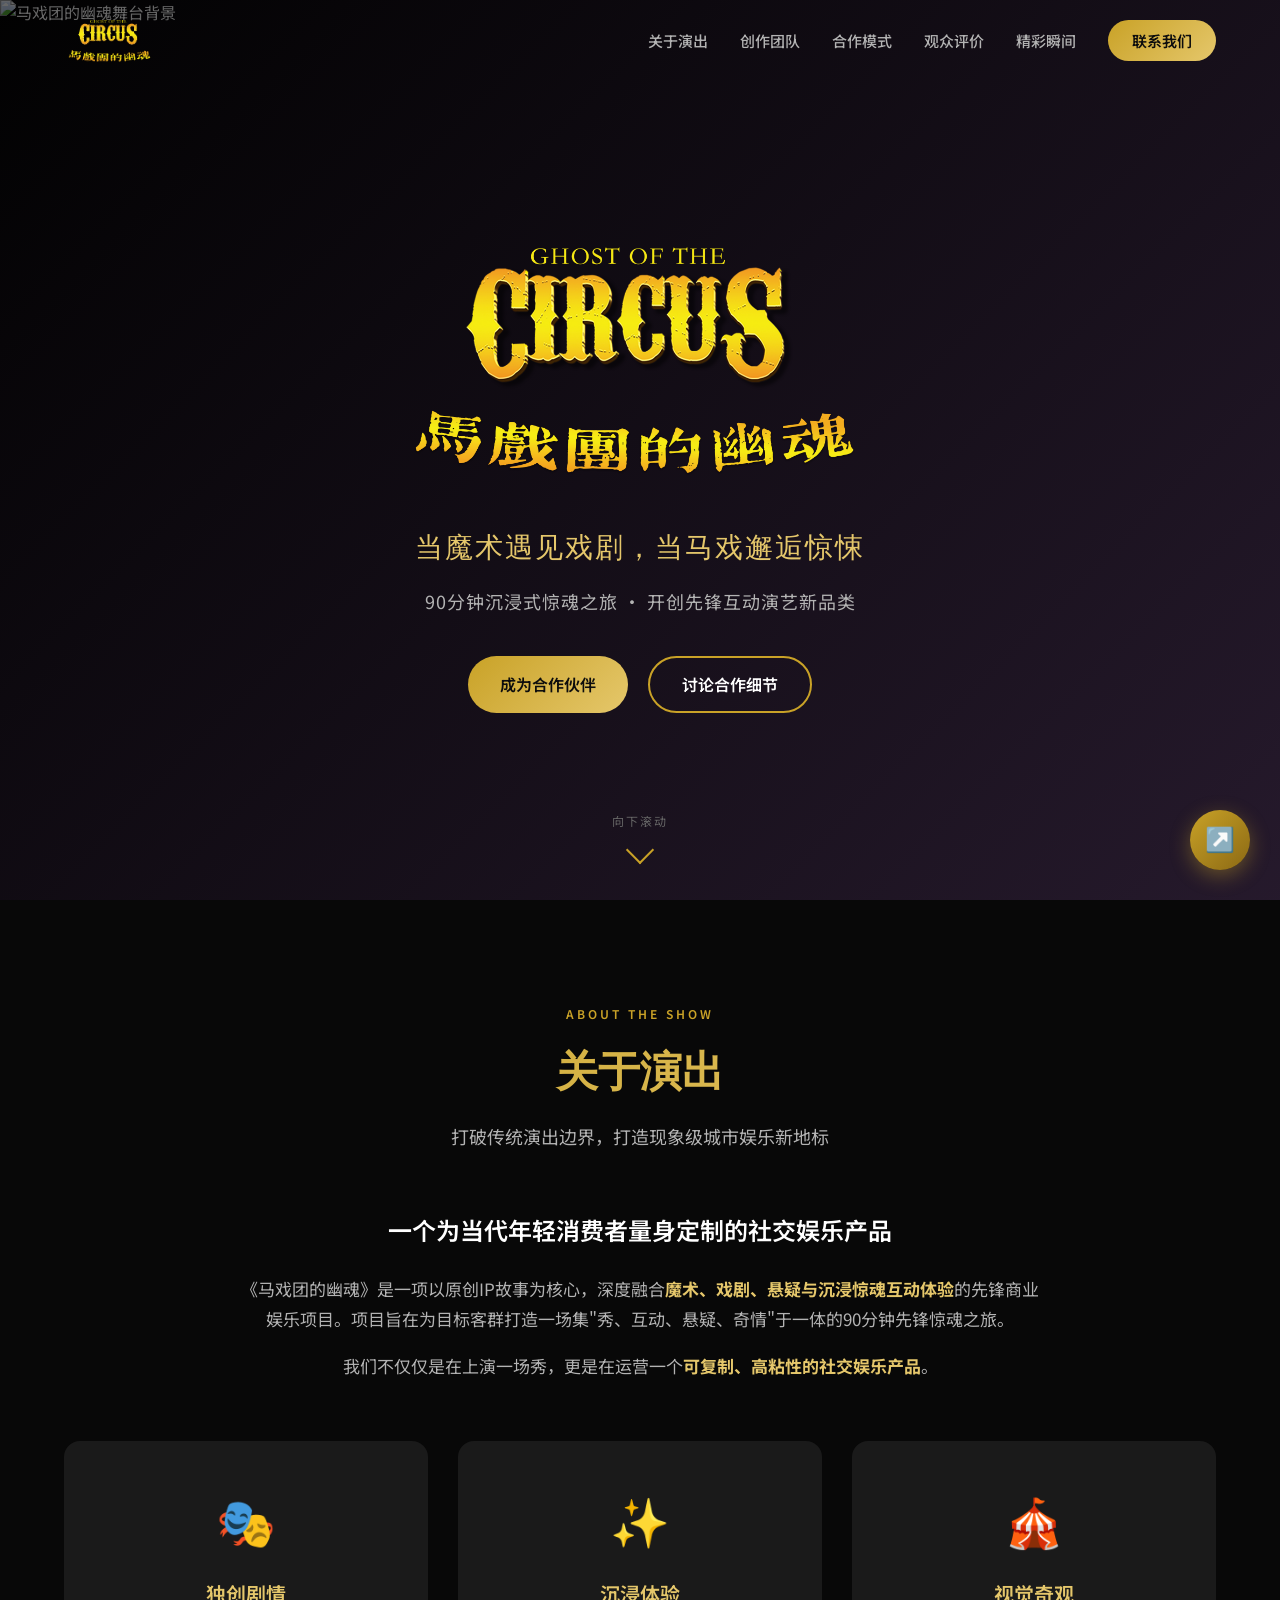
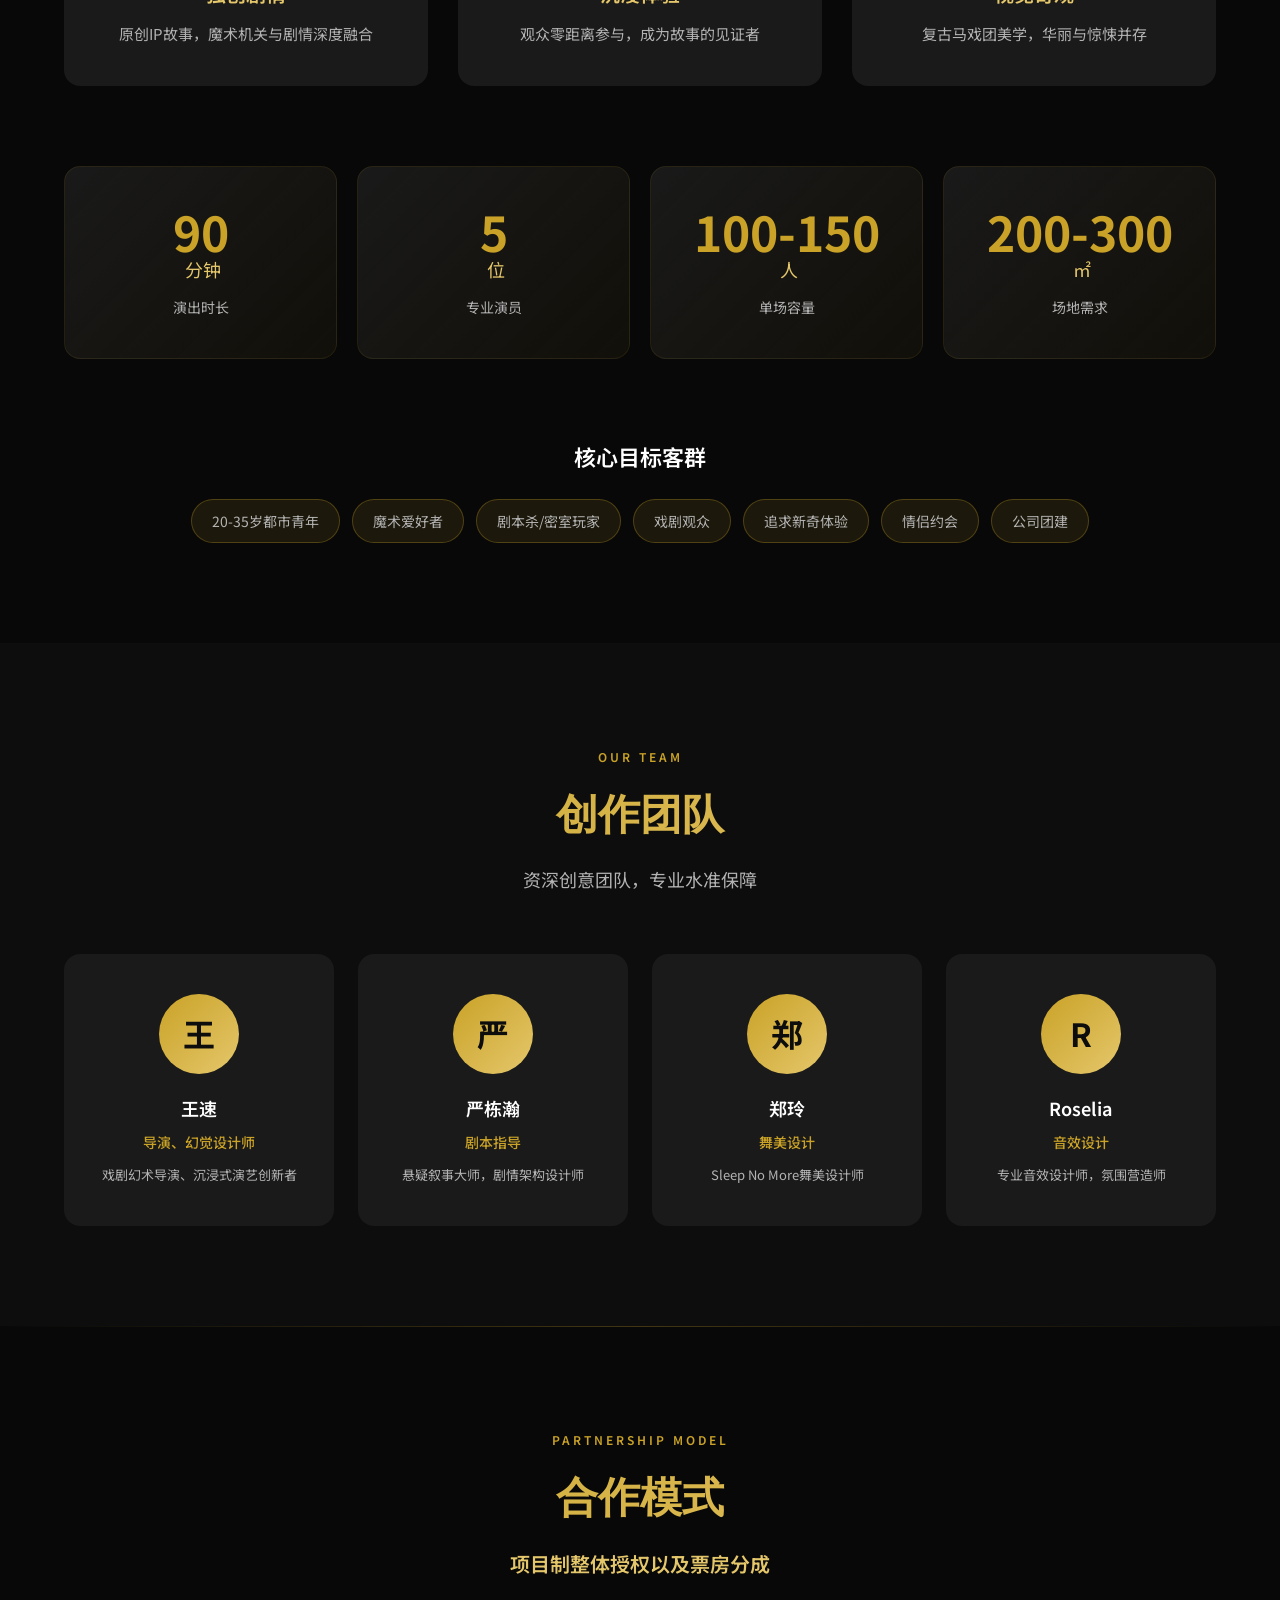
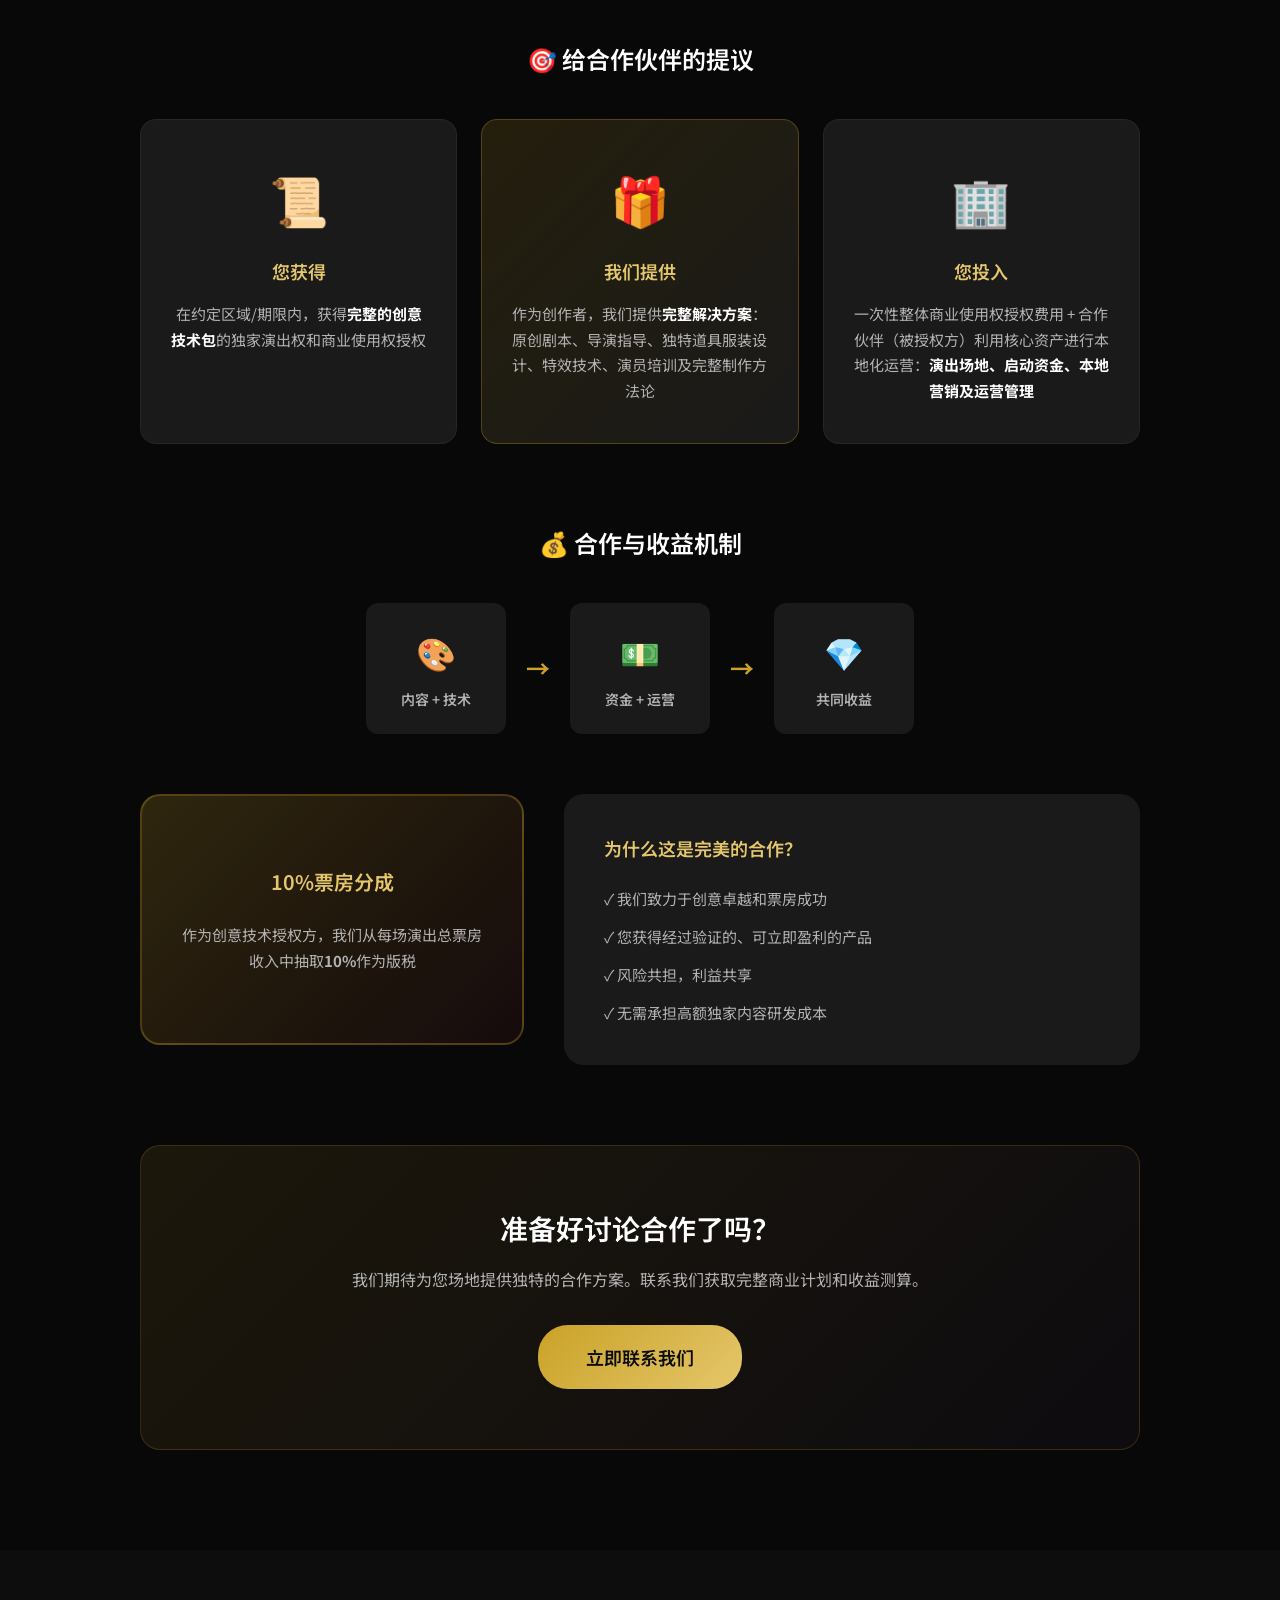
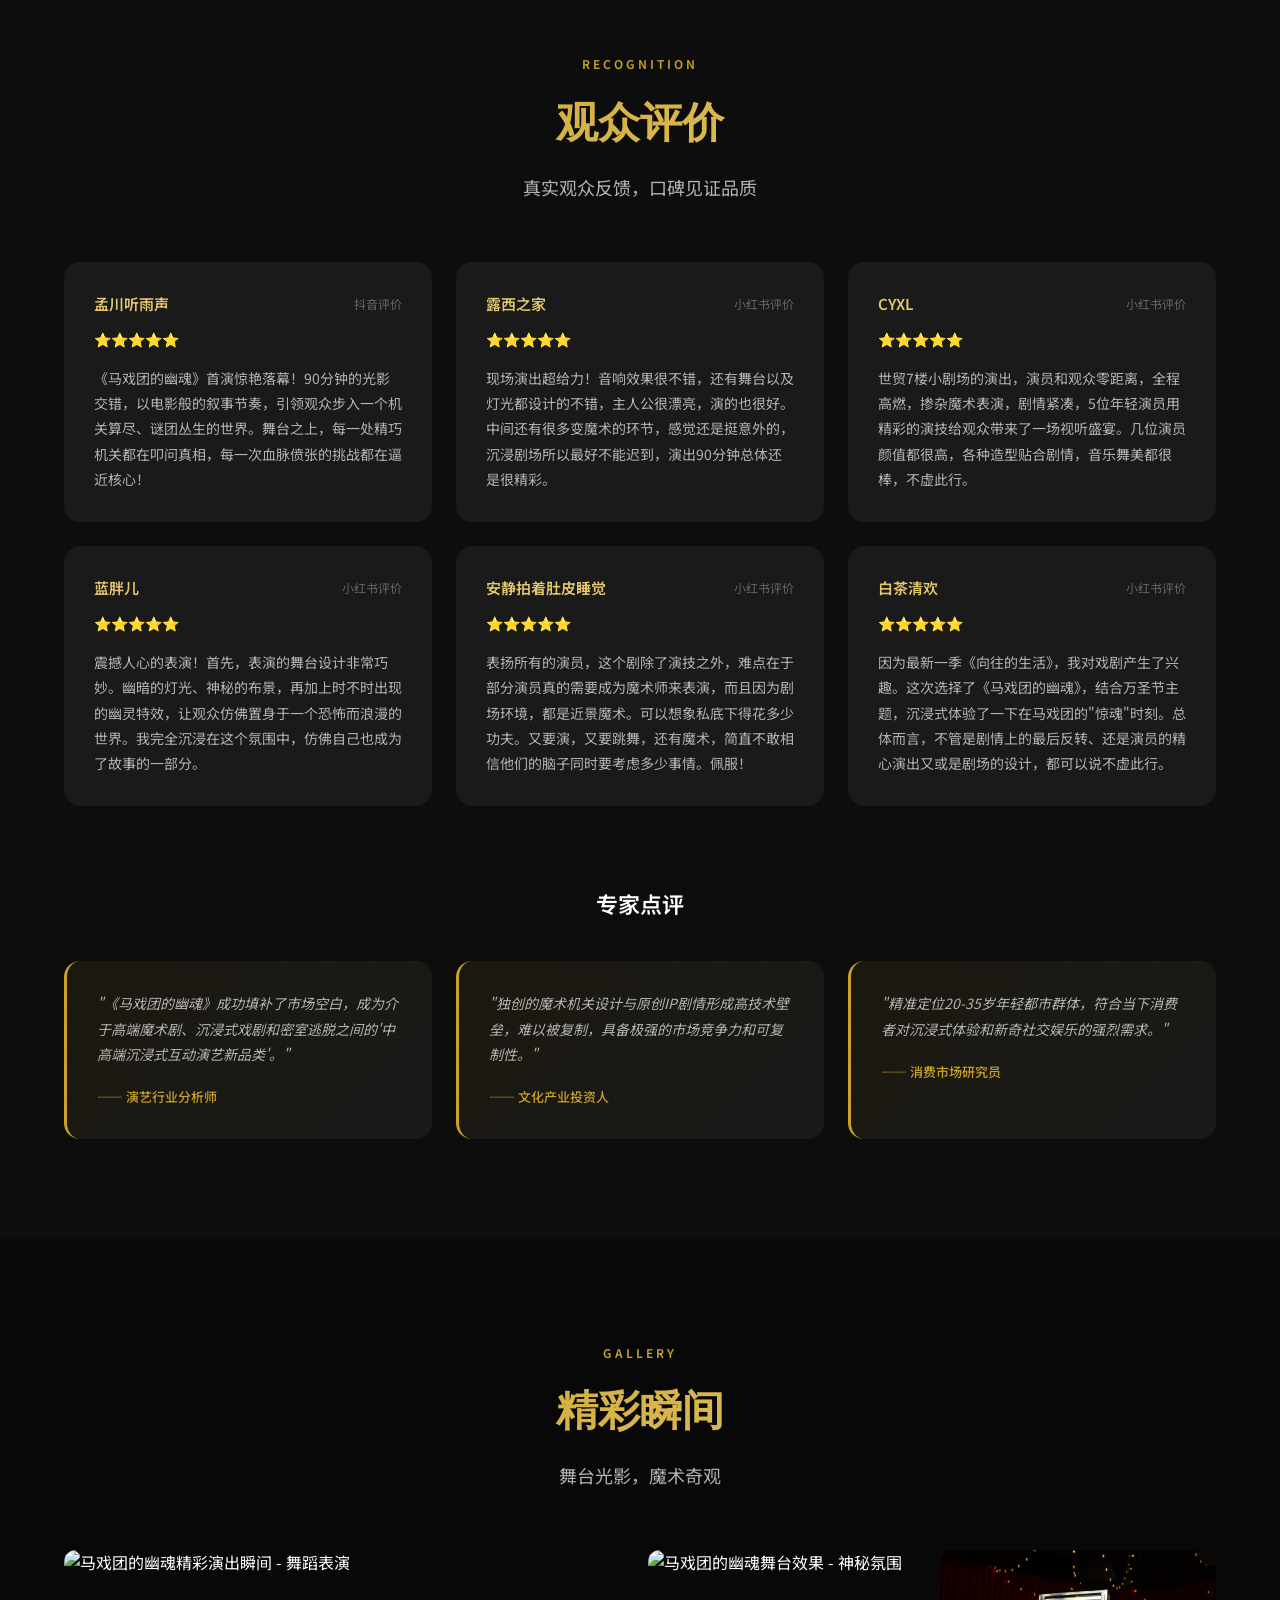
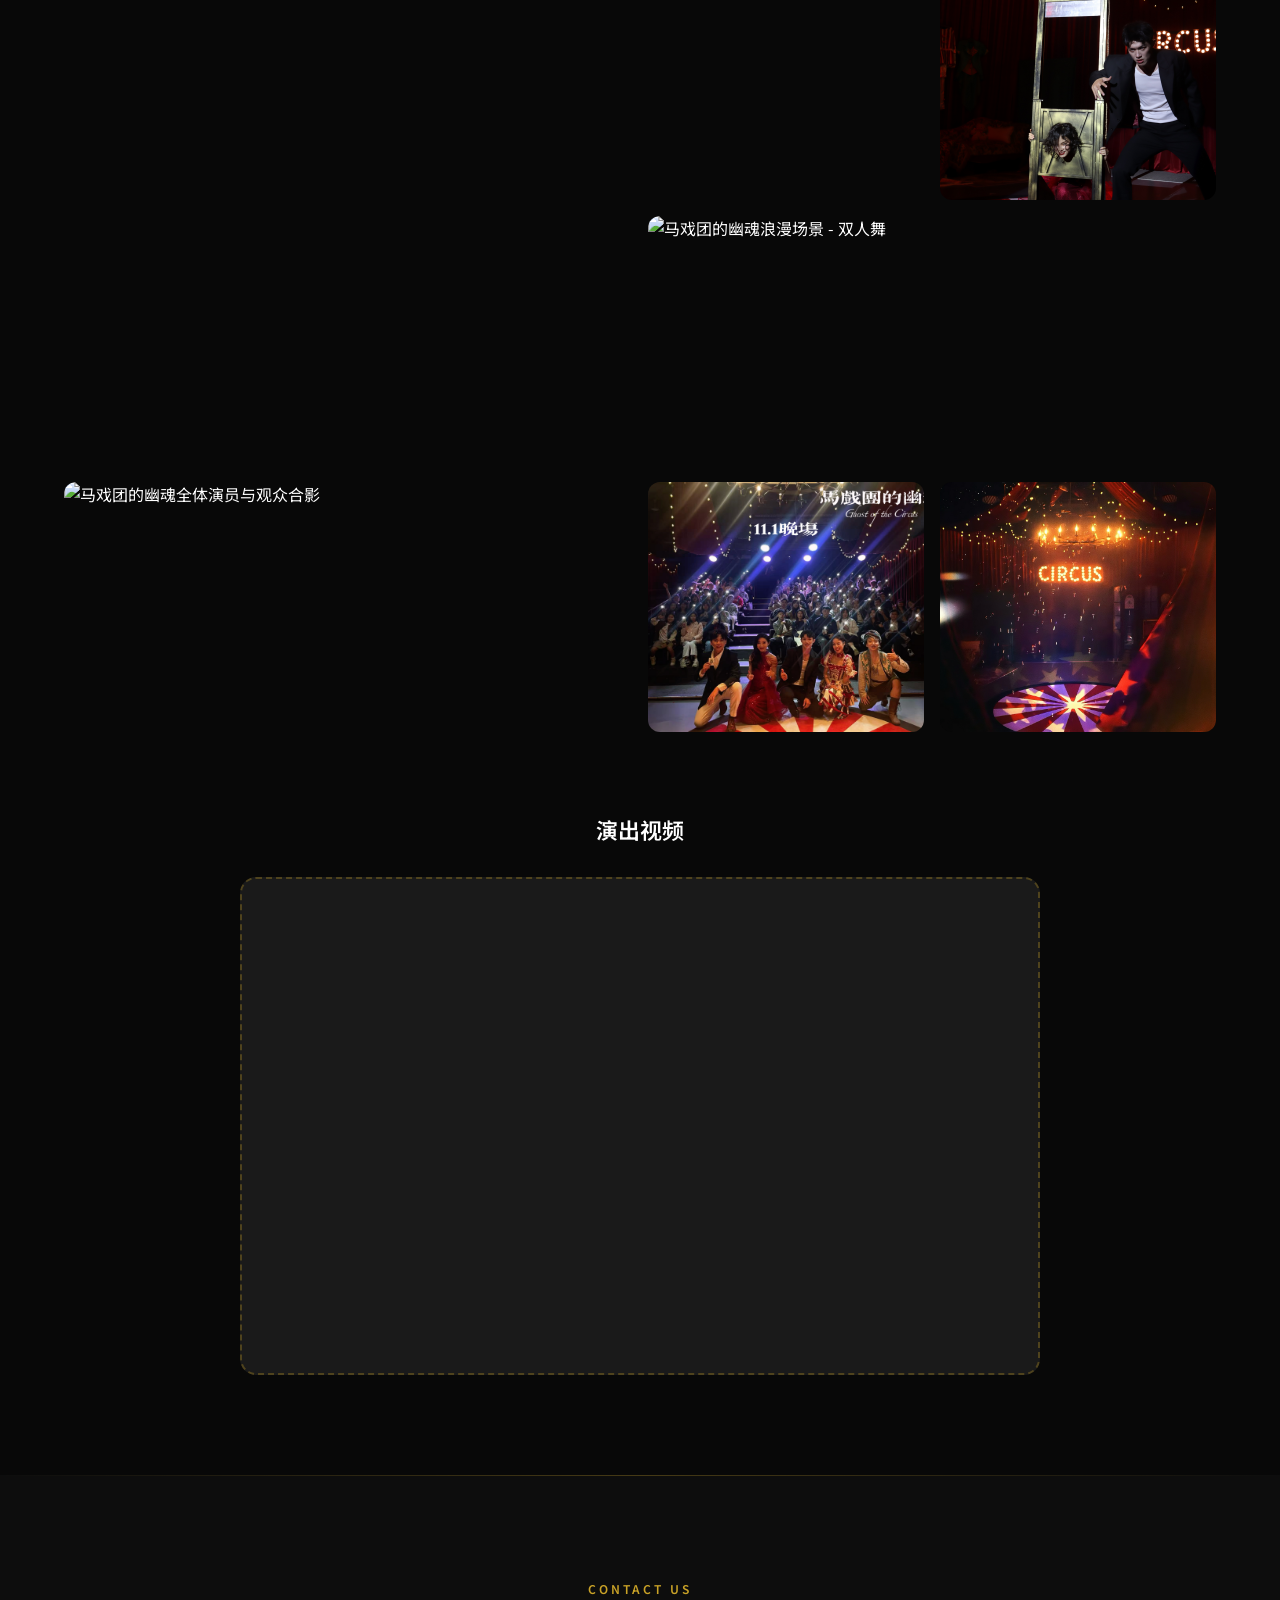
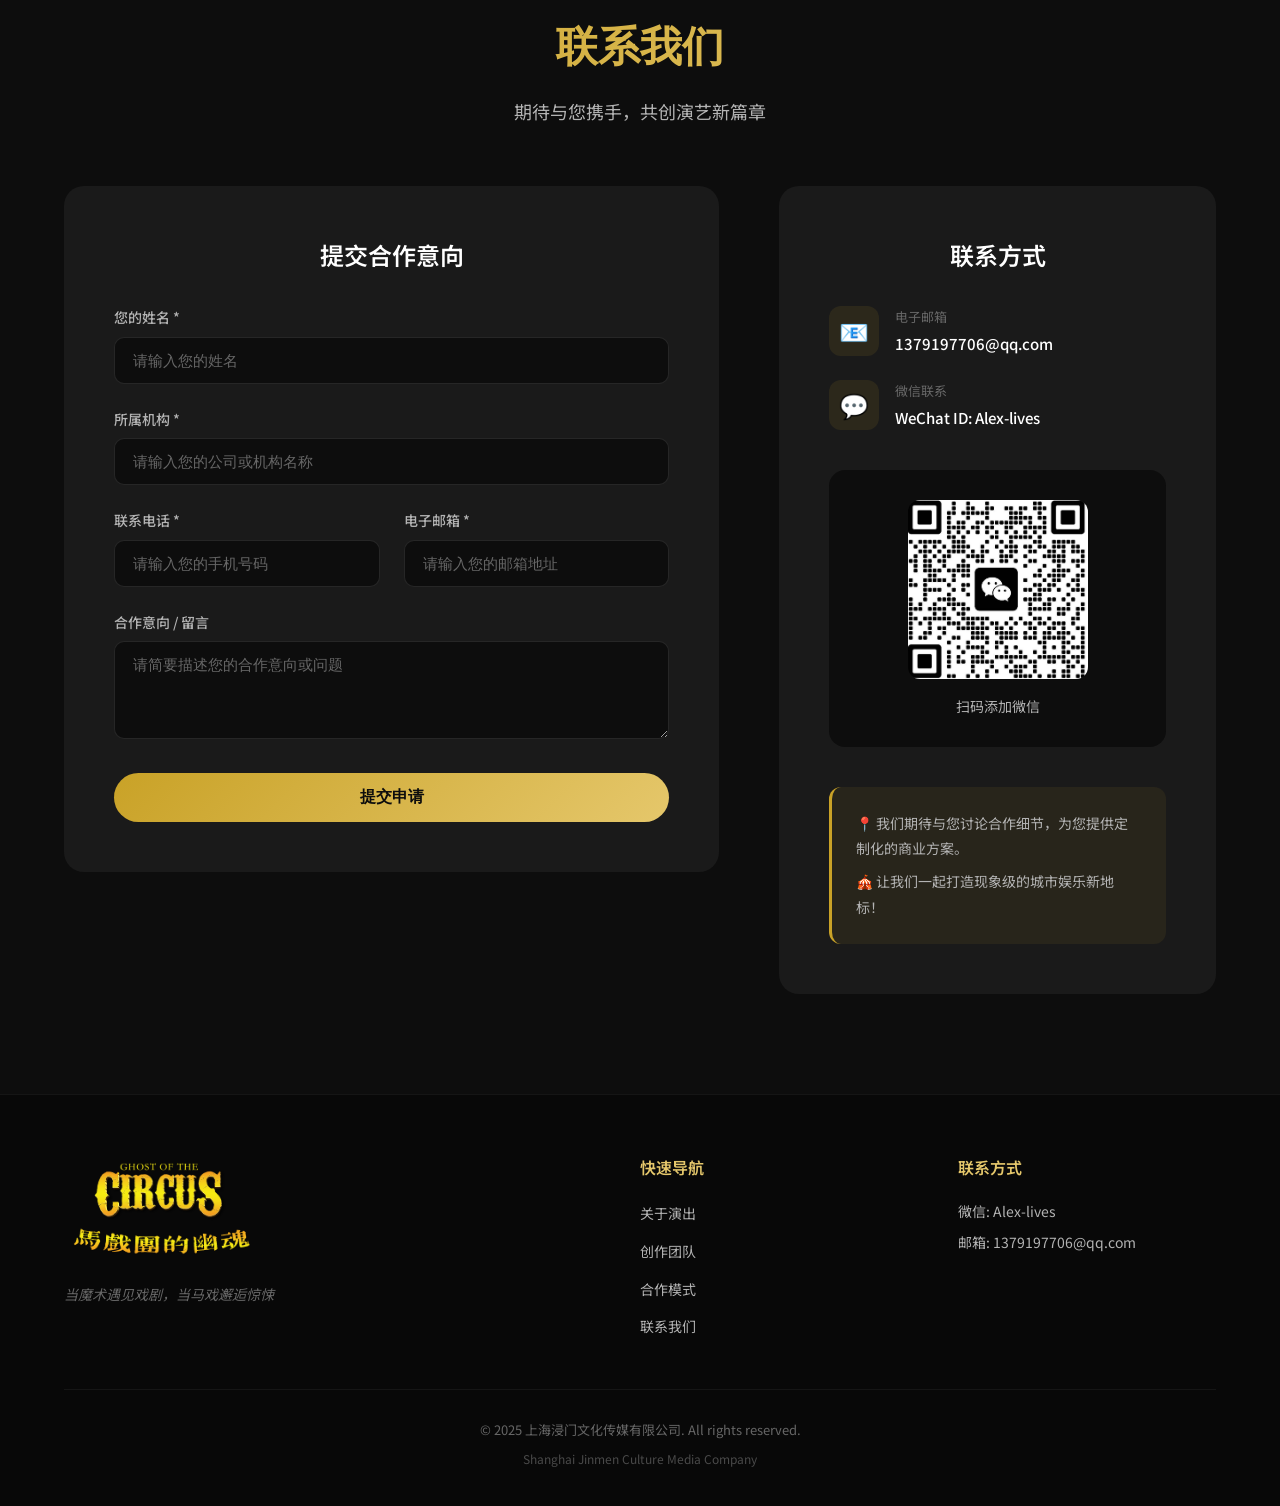
==== commit db3aaa7e: "index.html" ====
--- a/index.html
+++ b/index.html
@@ -569,7 +569,7 @@
         }
         
         const script = document.createElement('script');
-        script.src = 'https://cdn.jsdelivr.net/npm/qrcode@1.5.3/build/qrcode.min.js';
+        script.src = 'https://cdn.bootcdn.net/ajax/libs/qrcodejs/1.0.0/qrcode.min.js';
         script.onload = () => resolve();
         script.onerror = () => reject(new Error('Не удалось загрузить библиотеку QRCode'));
         document.head.appendChild(script);
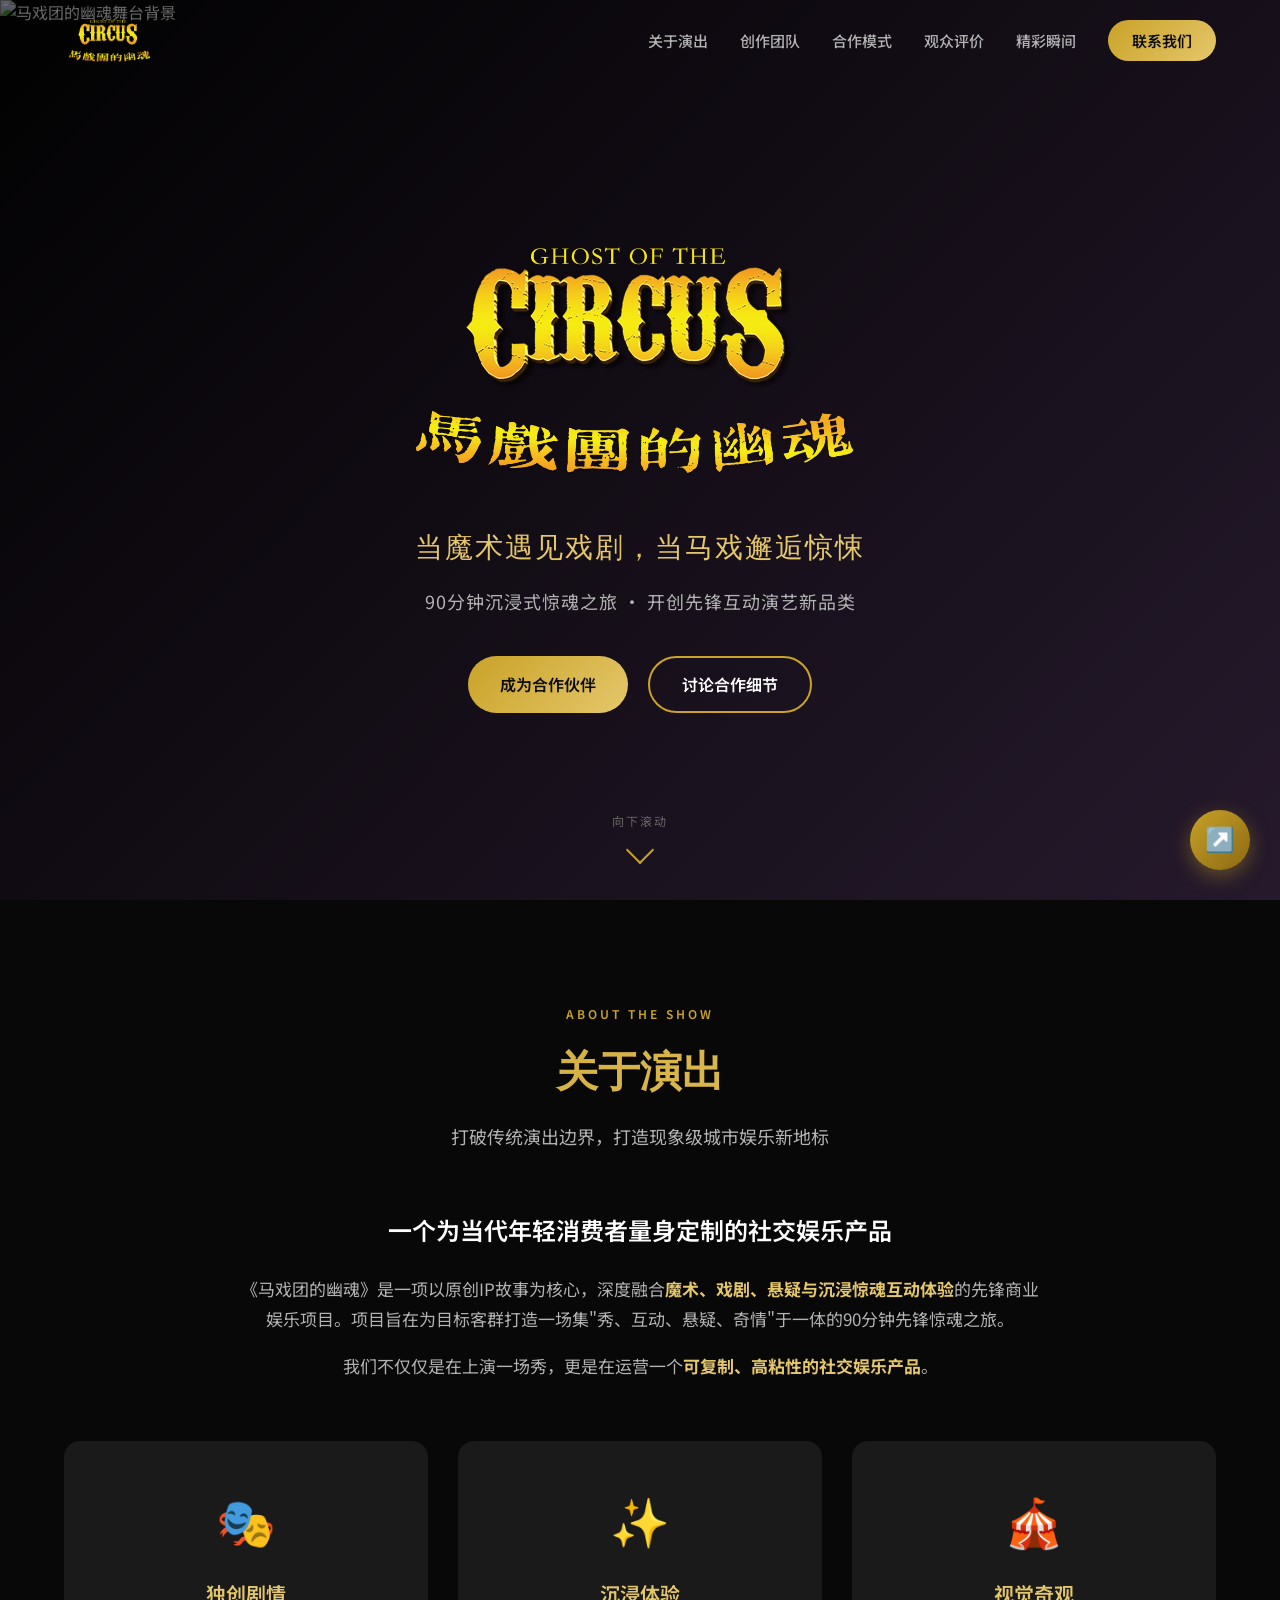
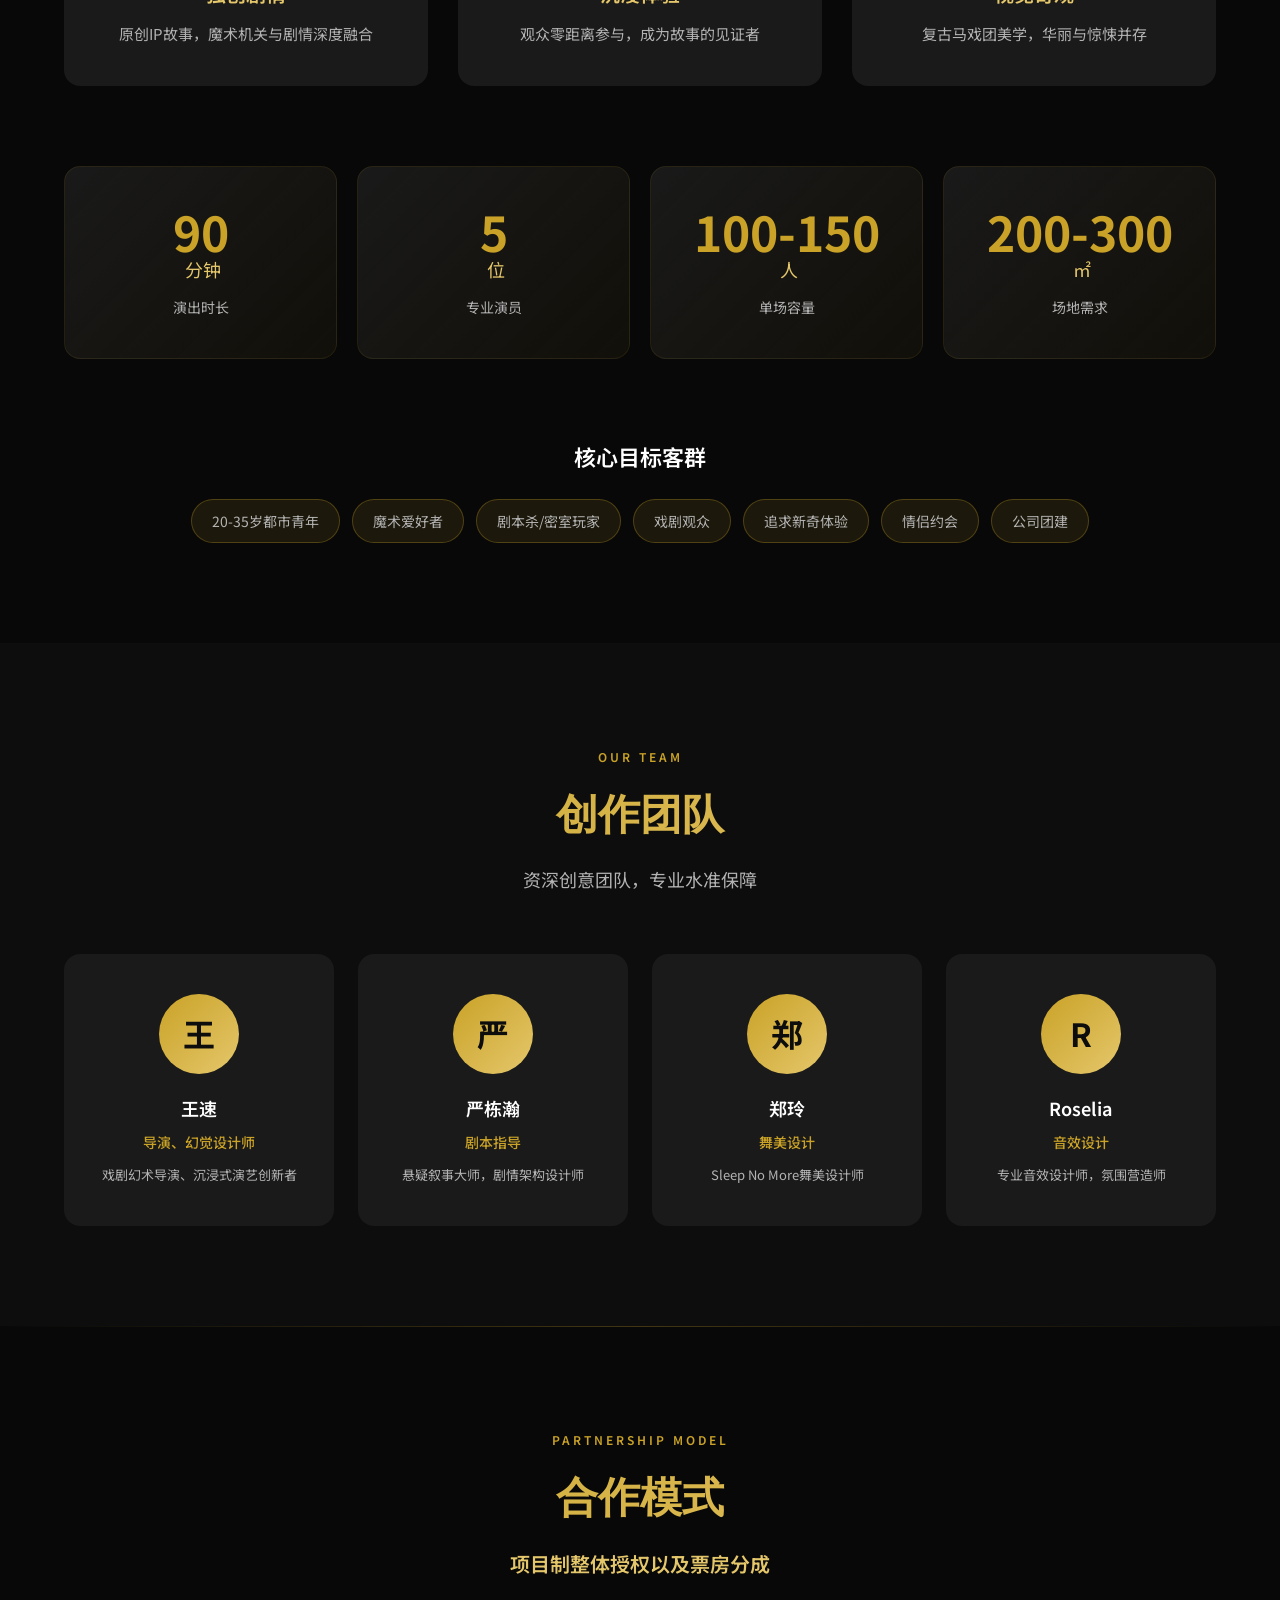
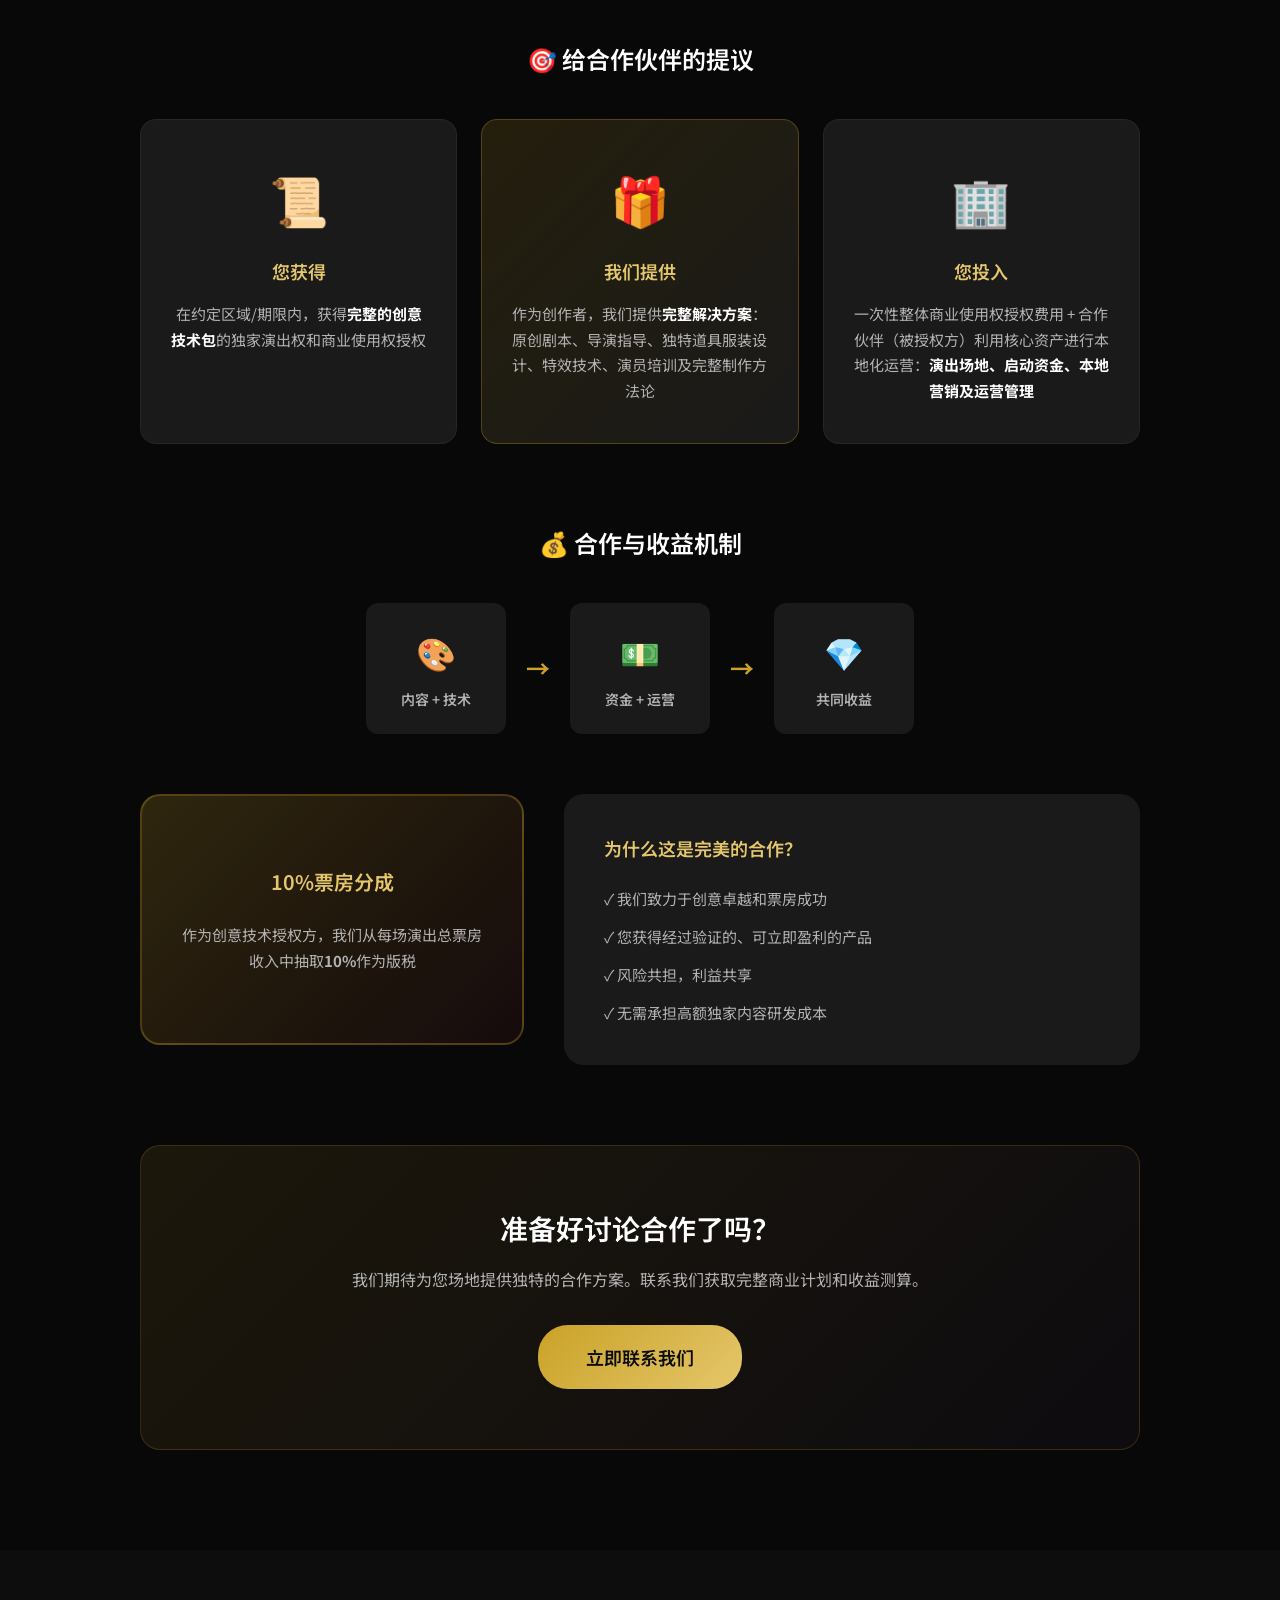
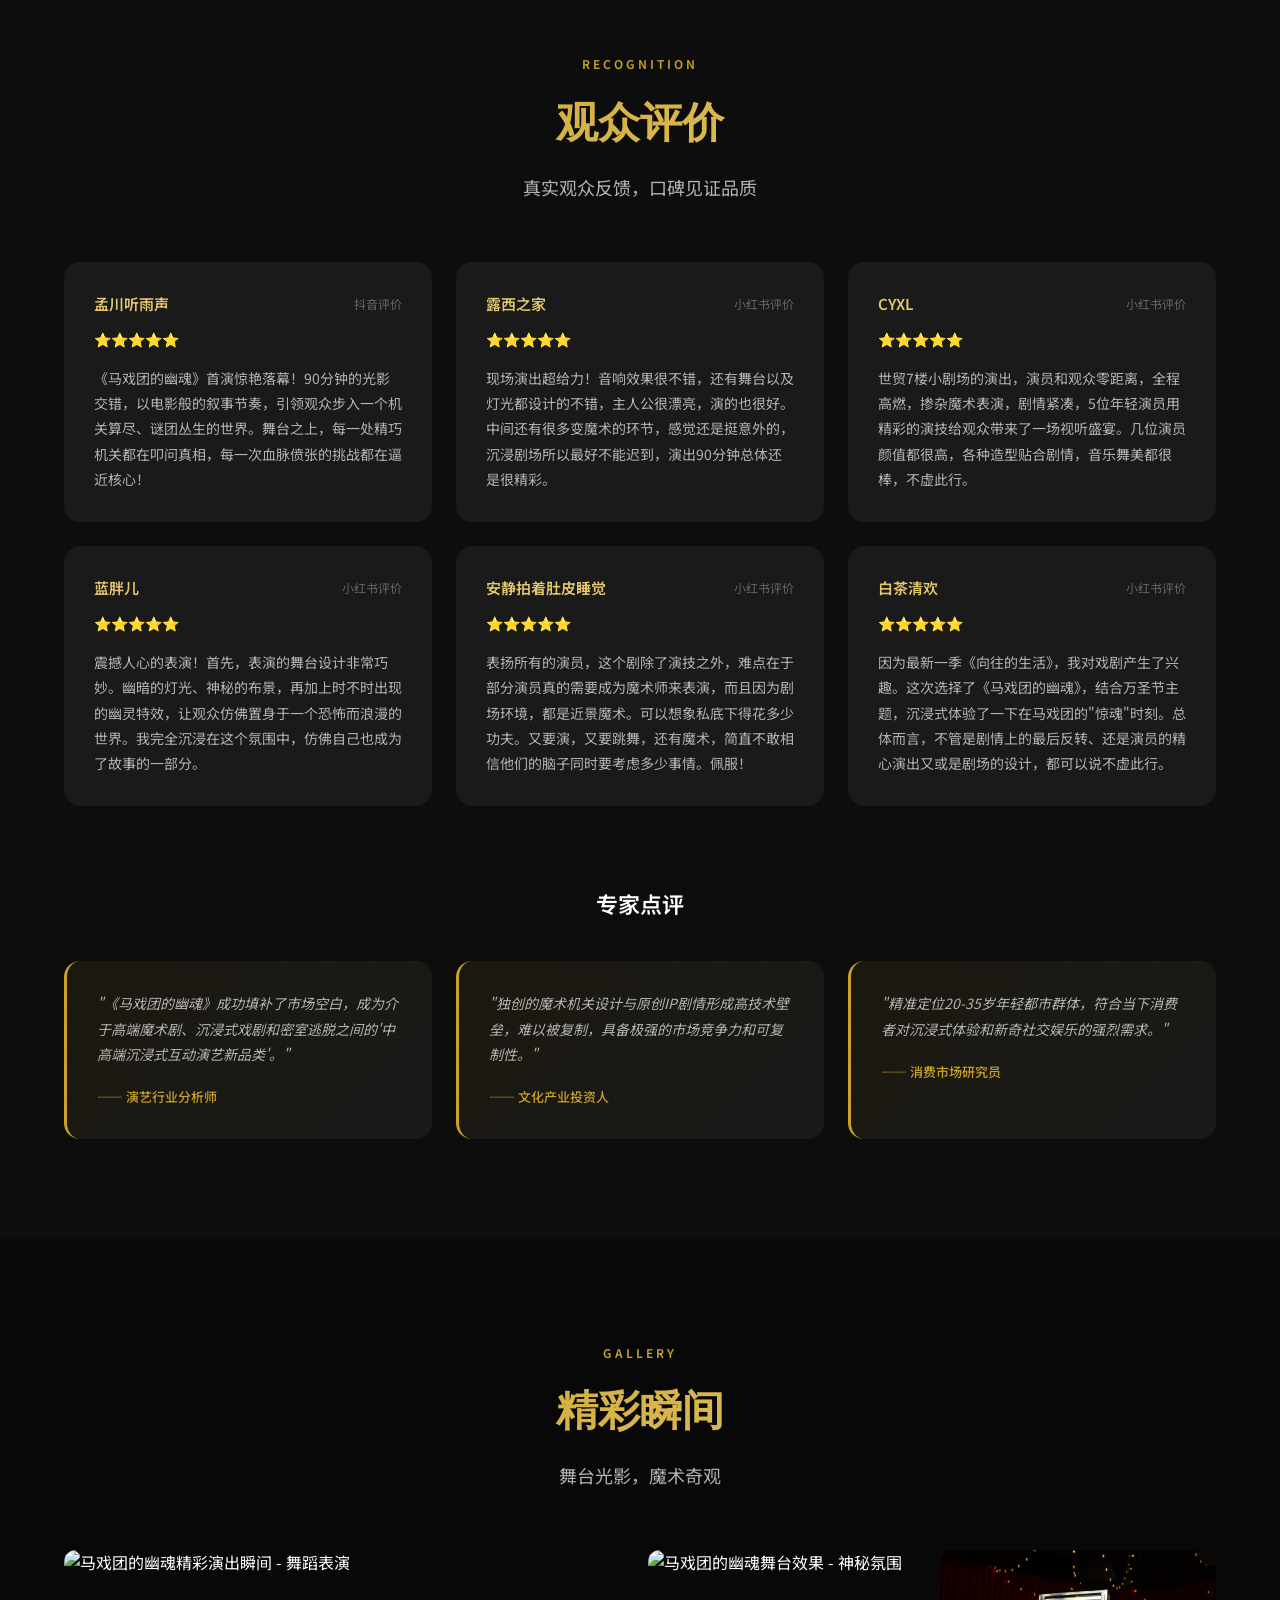
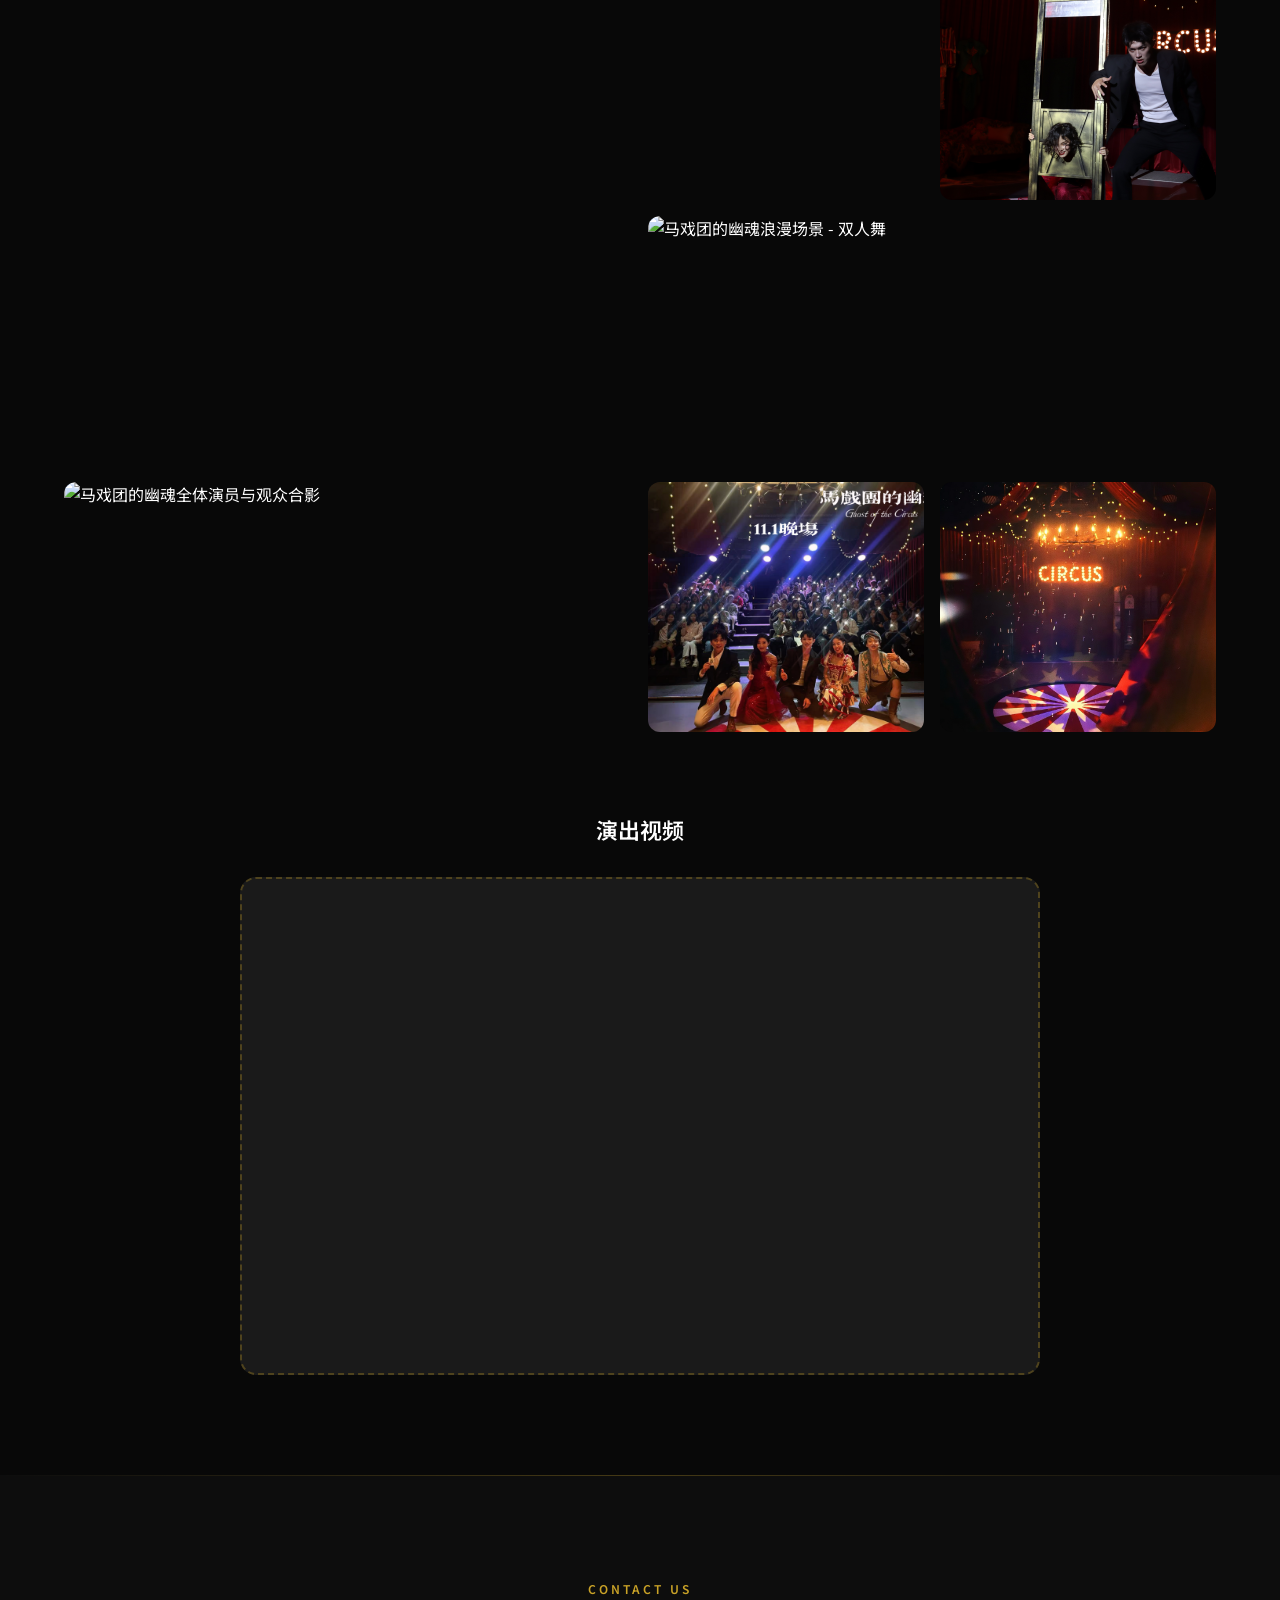
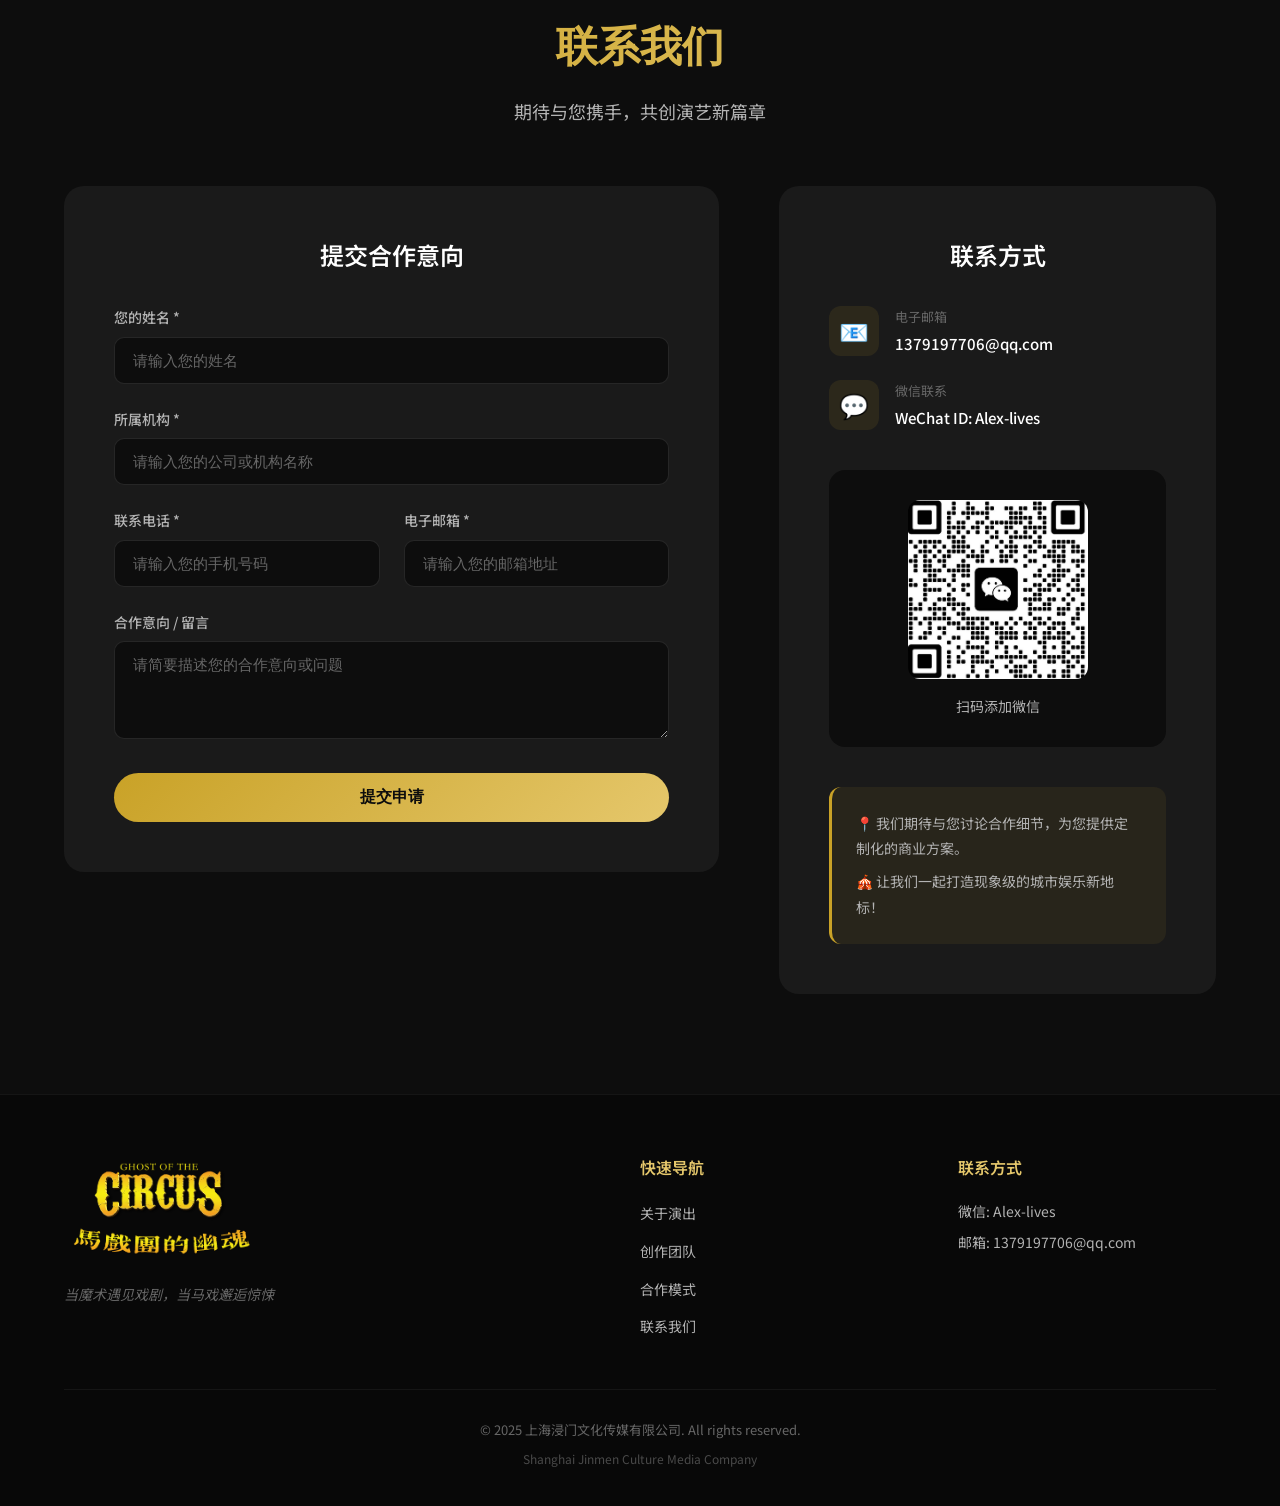
==== commit c3dd0c67: "index.html" ====
--- a/index.html
+++ b/index.html
@@ -569,7 +569,7 @@
         }
         
         const script = document.createElement('script');
-        script.src = 'https://cdn.bootcdn.net/ajax/libs/qrcodejs/1.0.0/qrcode.min.js';
+        script.src = 'https://unpkg.com/qrcode@1.5.3/build/qrcode.min.js';
         script.onload = () => resolve();
         script.onerror = () => reject(new Error('Не удалось загрузить библиотеку QRCode'));
         document.head.appendChild(script);
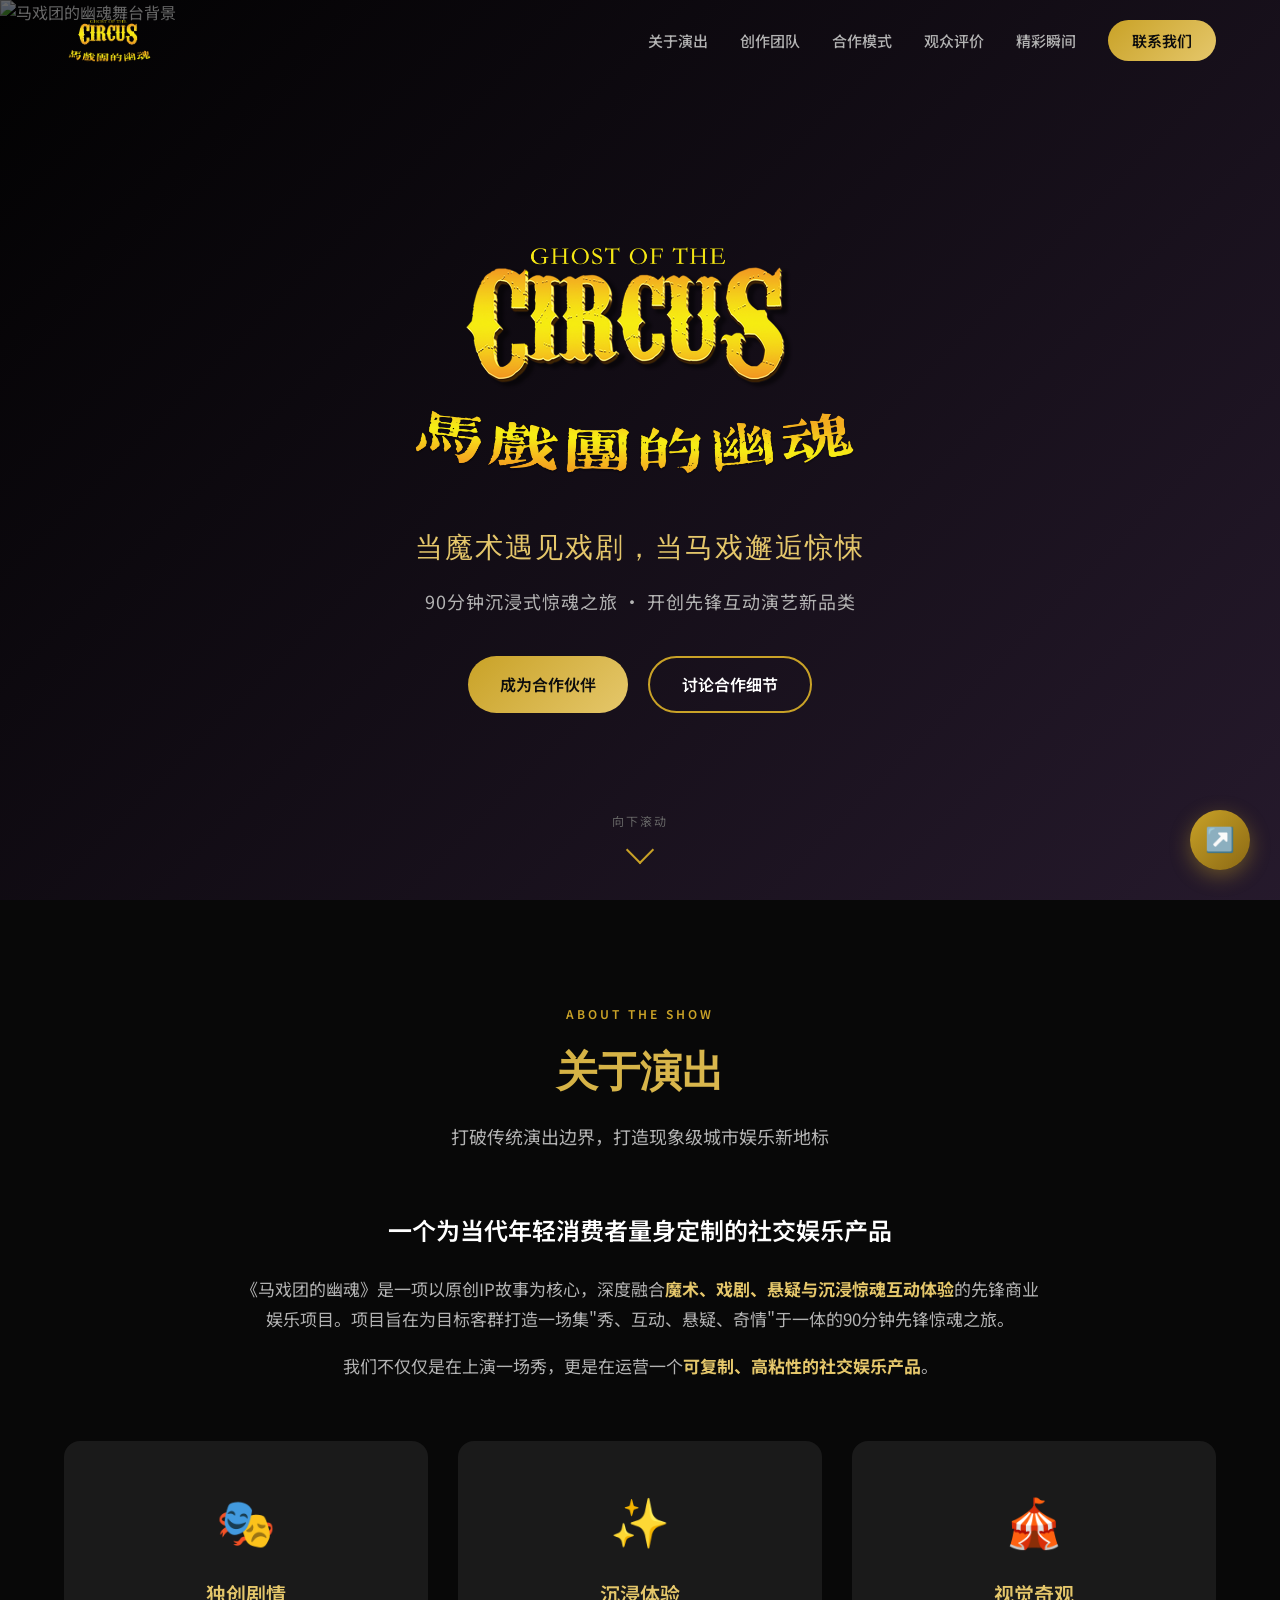
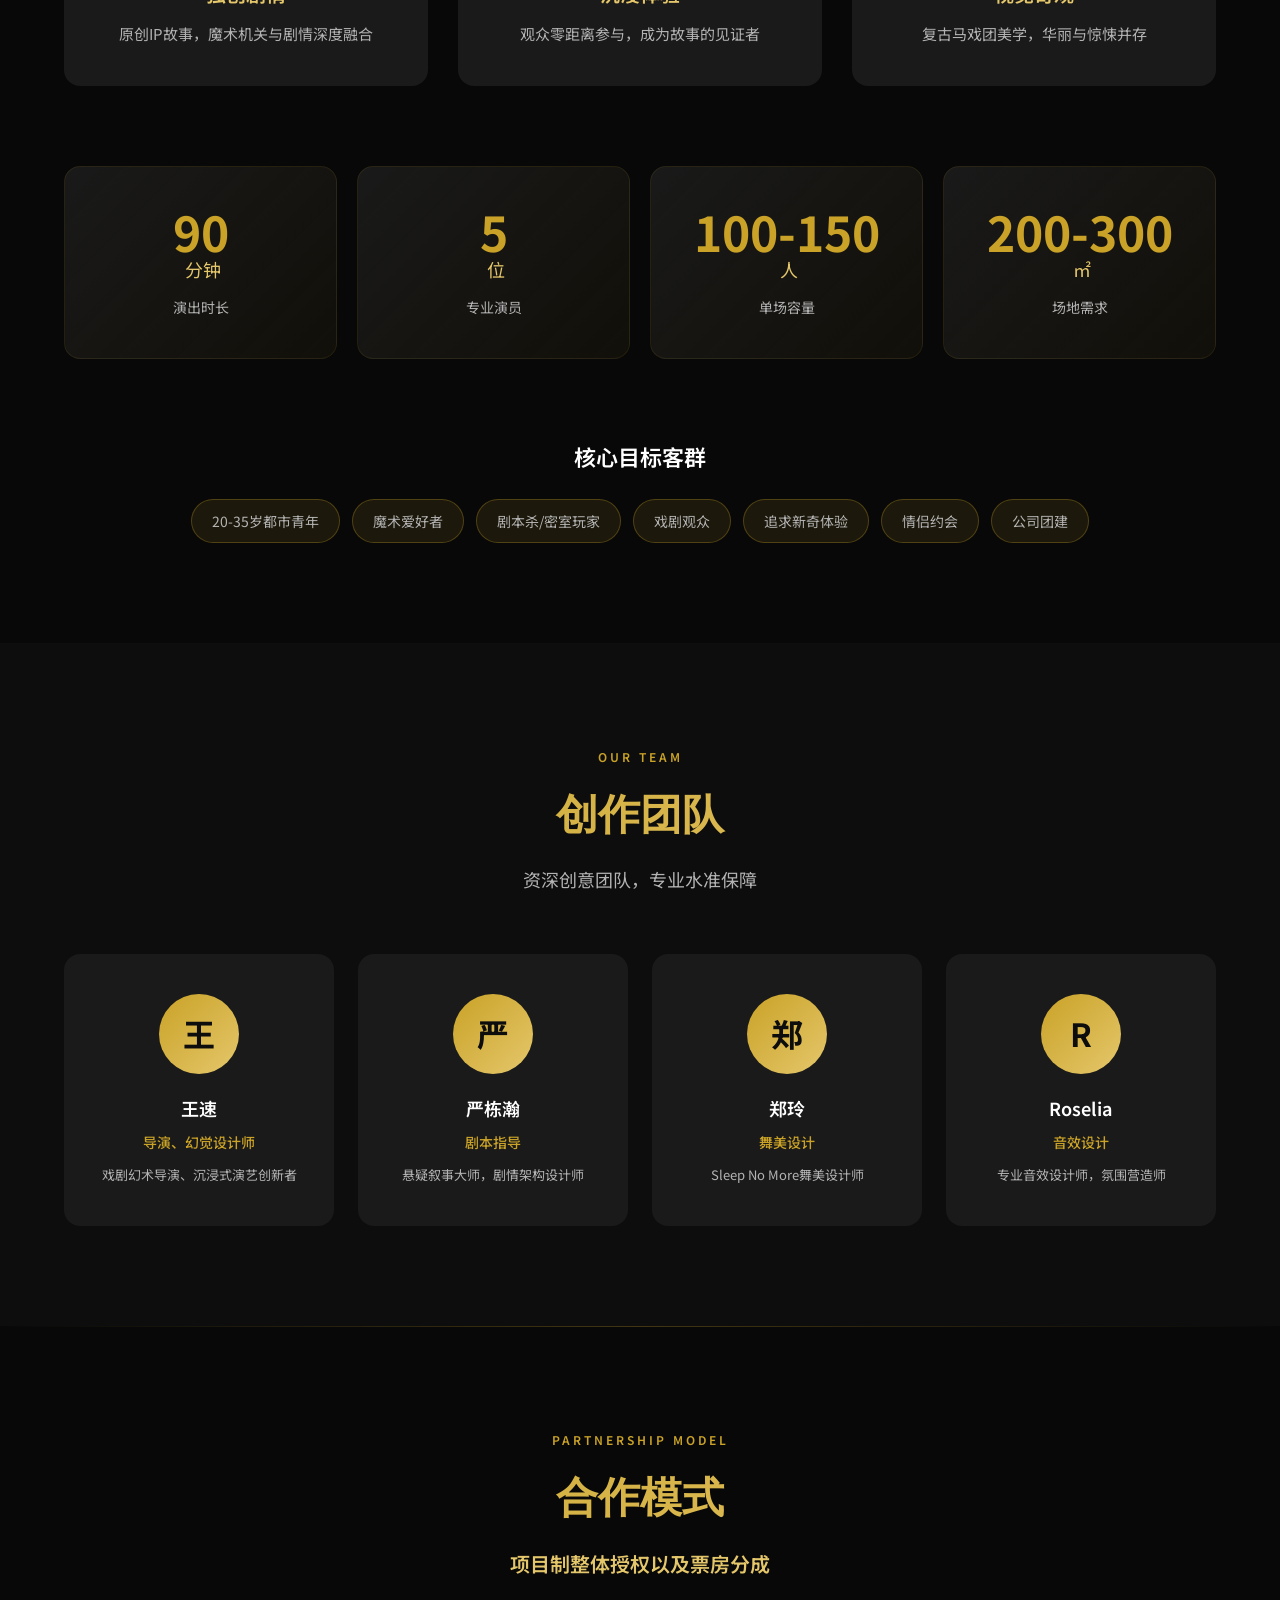
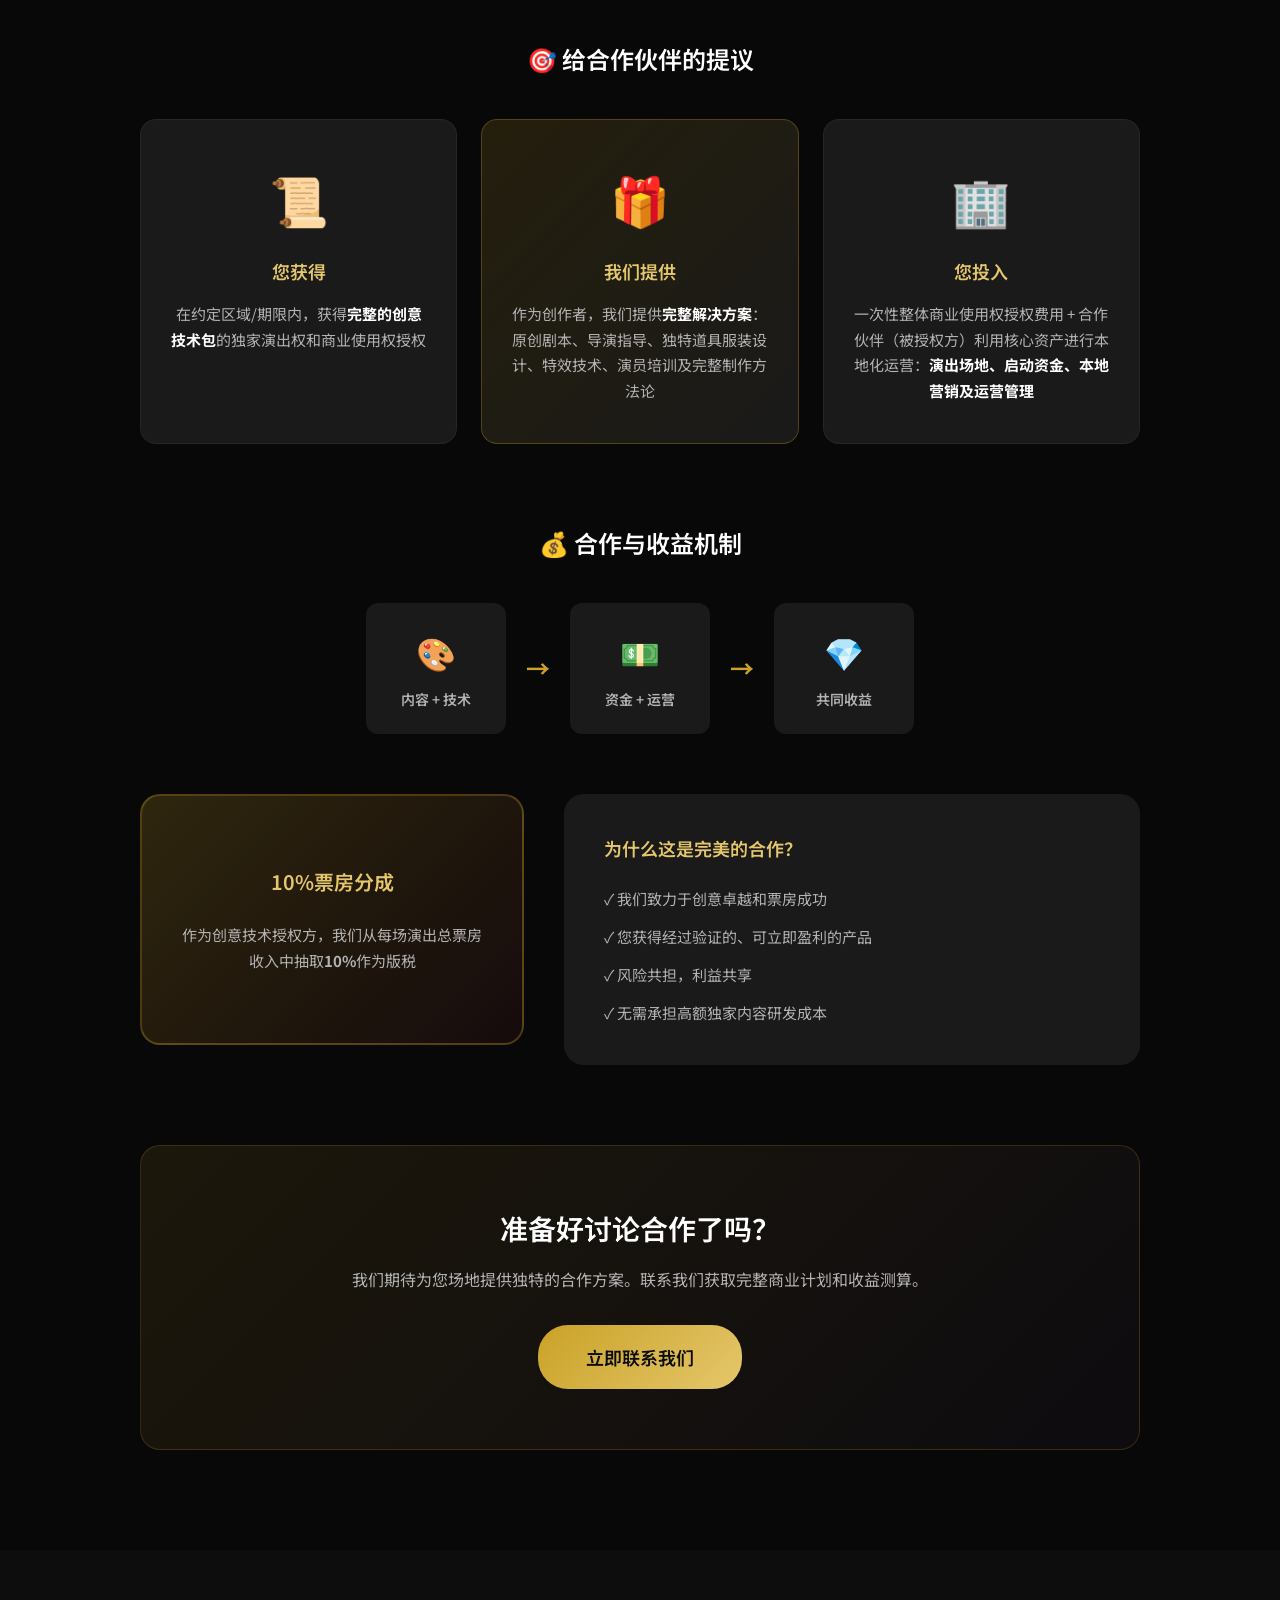
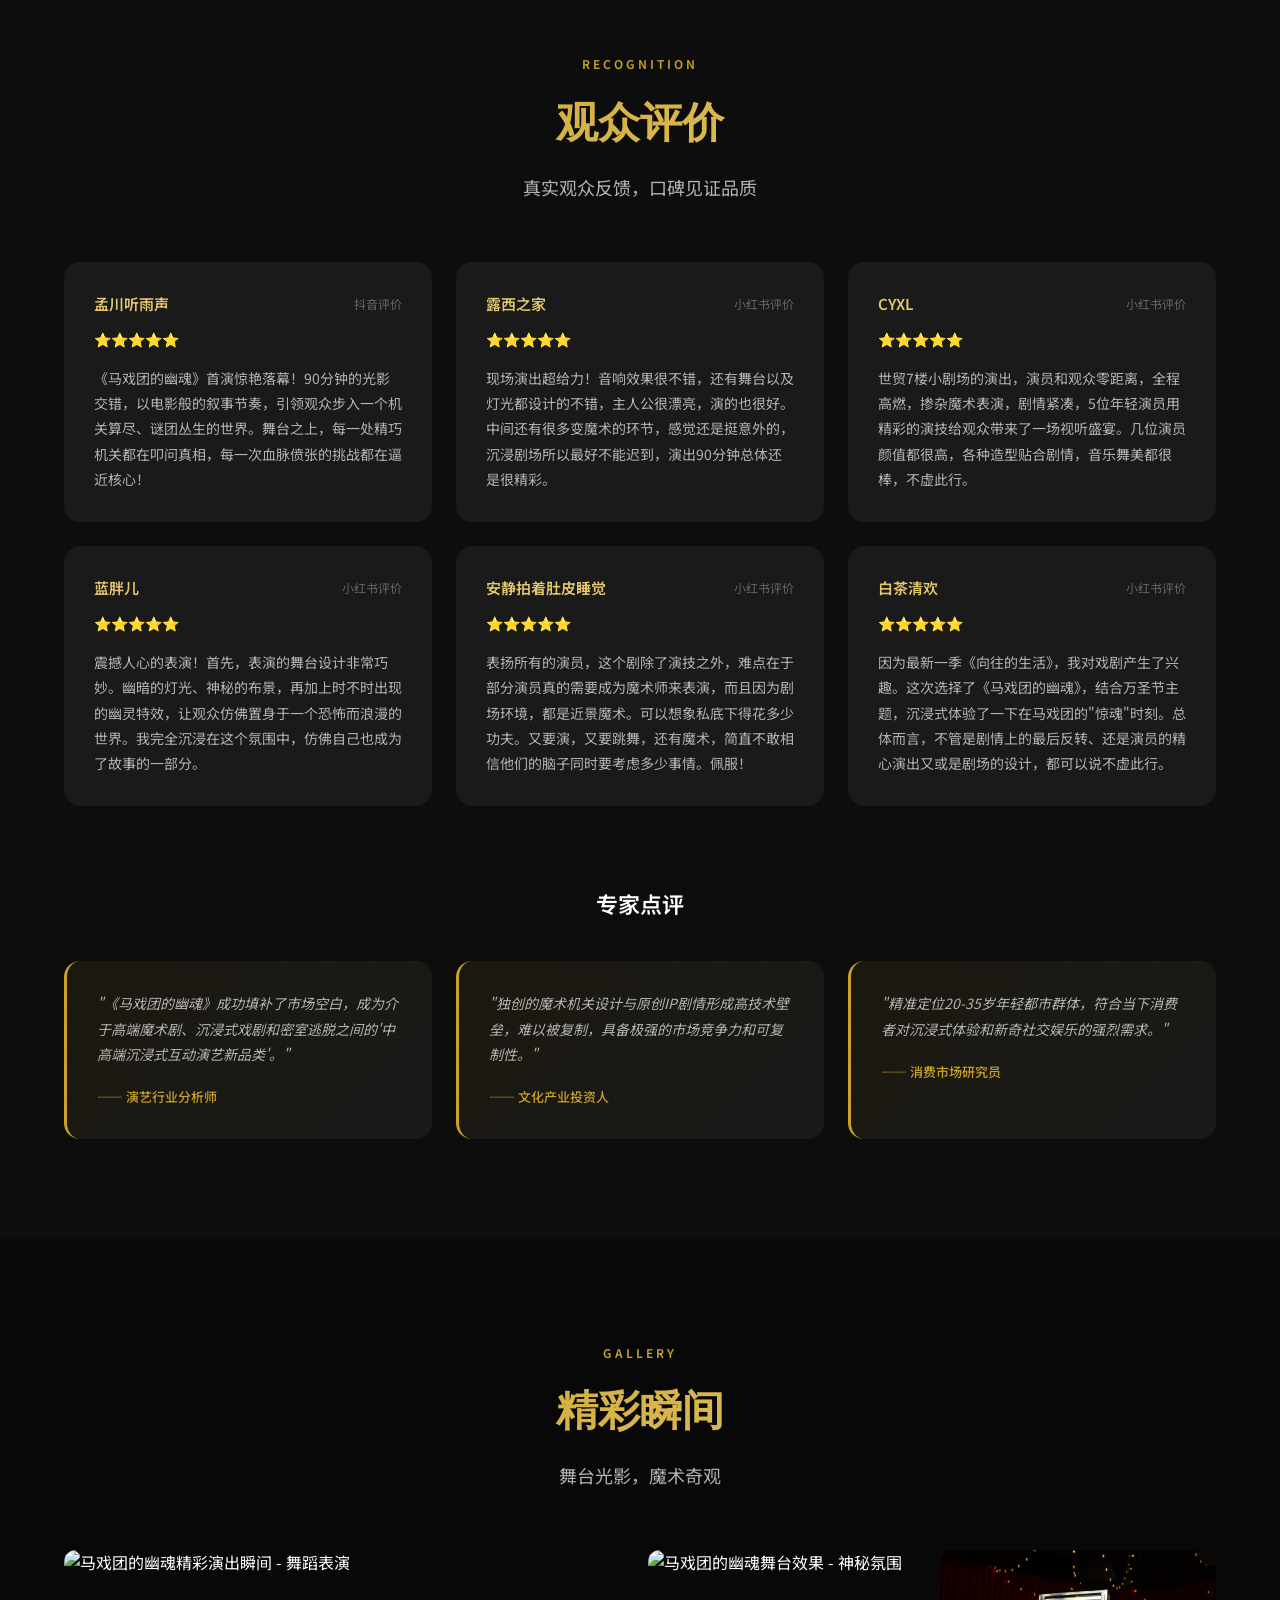
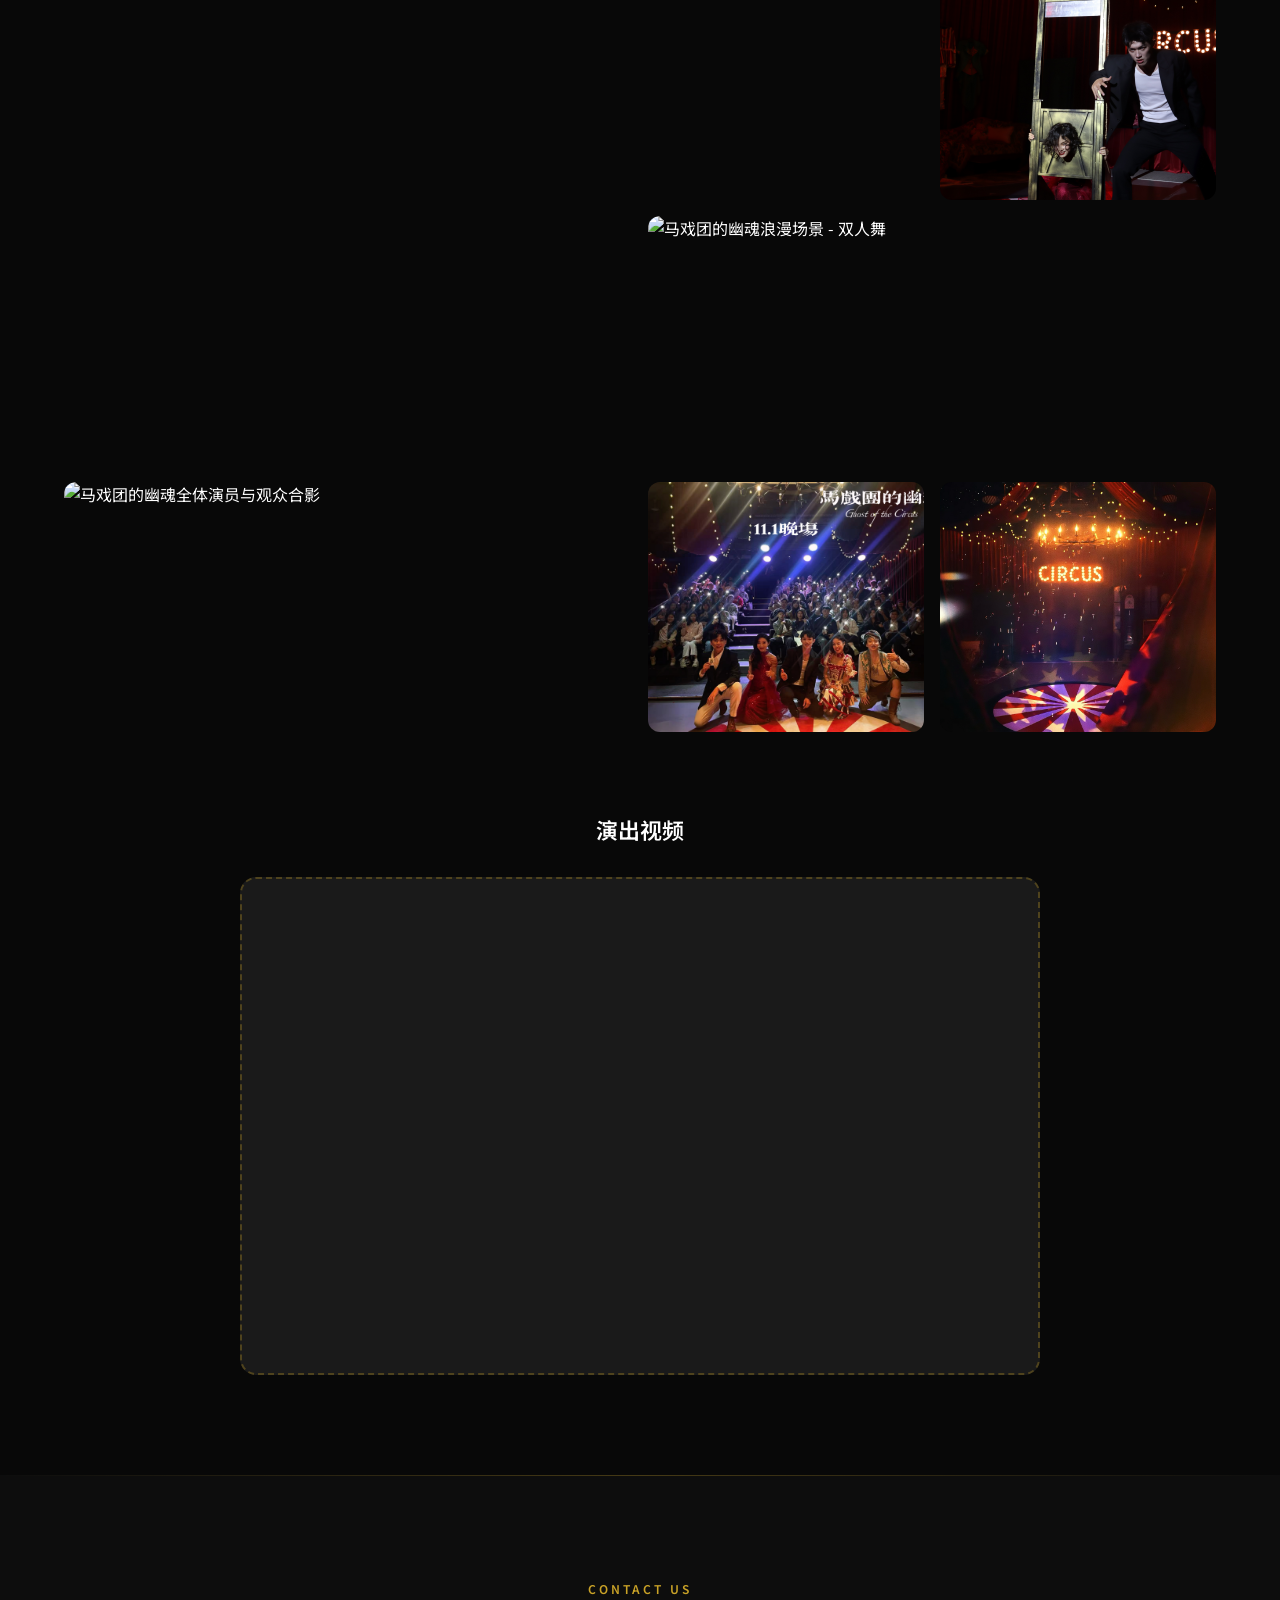
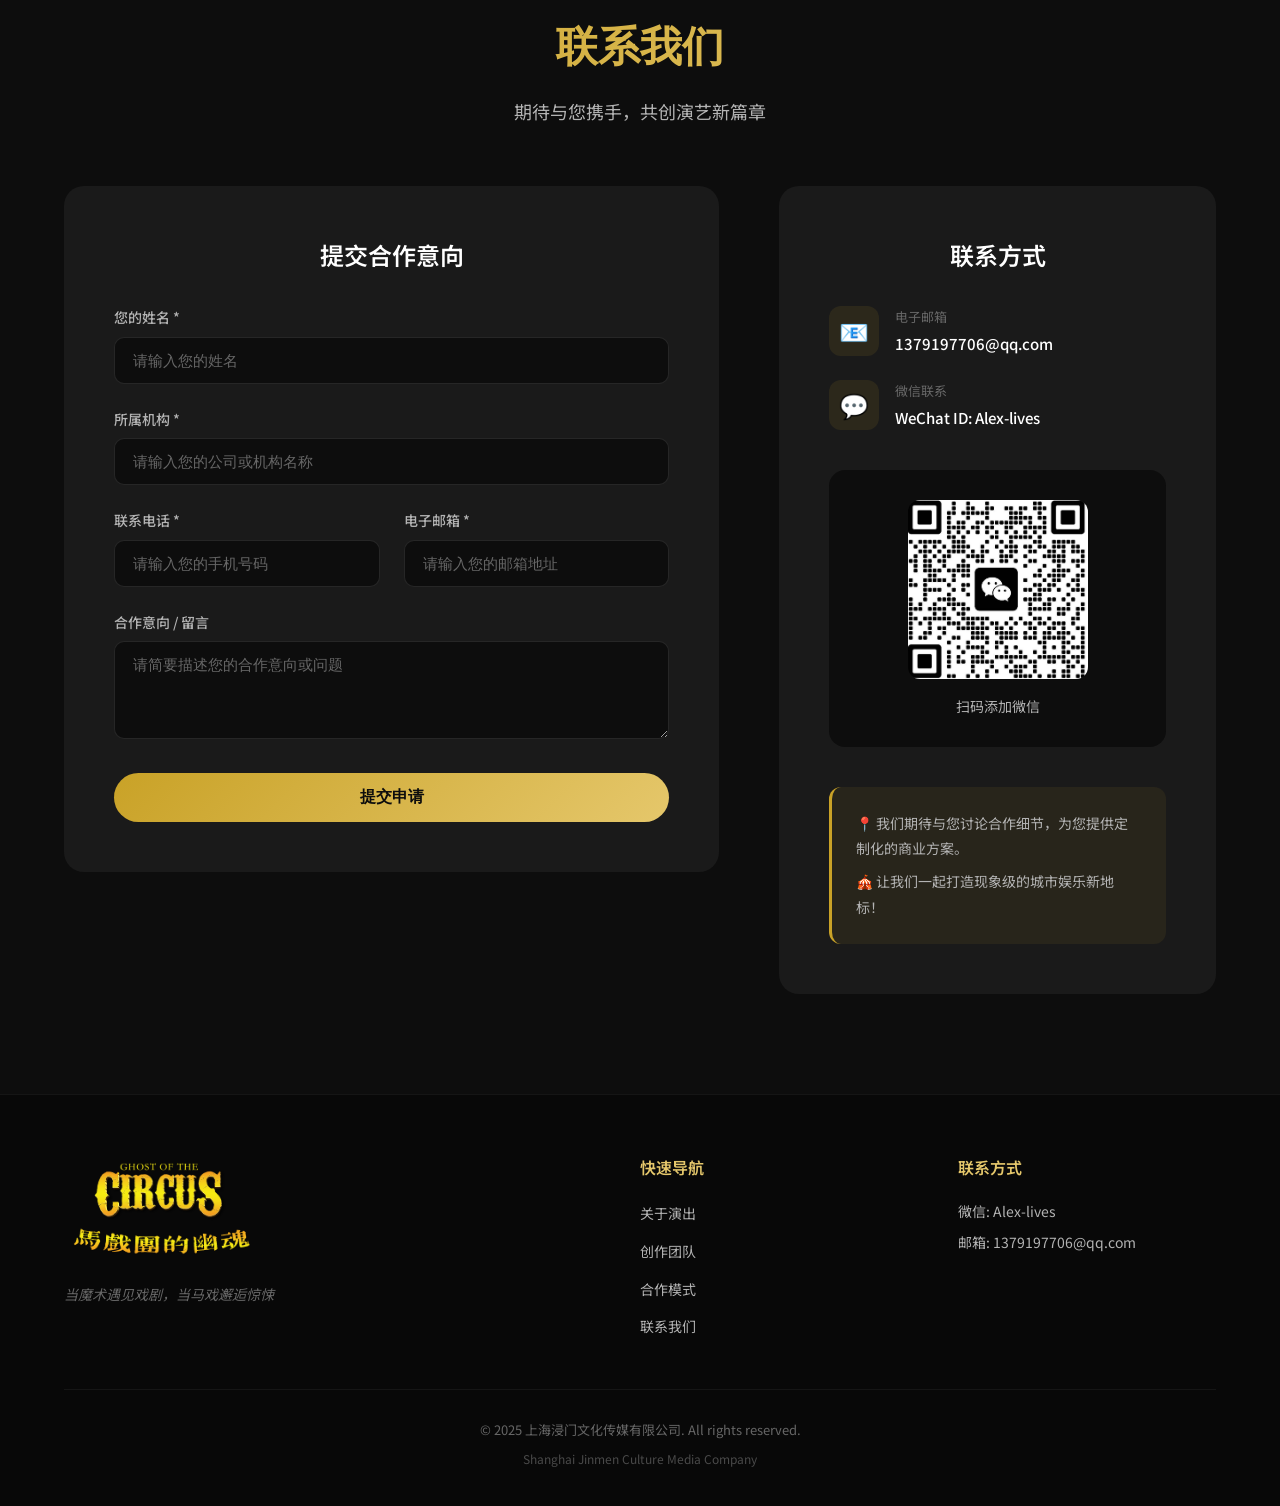
==== commit 9f1cb47f: "index.html" ====
--- a/index.html
+++ b/index.html
@@ -544,97 +544,26 @@
     </footer>
   <!-- JavaScript -->
     <script src="js/main.js"></script>
-<!-- Плавающая кнопка "Поделиться" (БЕЗ ПРЕДВАРИТЕЛЬНОЙ ОШИБКИ) -->
+<!-- Плавающая кнопка -->
 <button id="floatingShareBtn" style="position: fixed; bottom: 30px; right: 30px; width: 60px; height: 60px; border-radius: 50%; background: linear-gradient(135deg, #C9A227, #8B6914); color: white; border: none; box-shadow: 0 6px 20px rgba(201, 162, 39, 0.4); font-size: 24px; cursor: pointer; z-index: 999; display: flex; align-items: center; justify-content: center;" title="分享项目">↗️</button>
 
-<!-- Модальное окно с QR-кодом -->
+<!-- Модальное окно -->
 <div id="shareModal" style="display: none; position: fixed; top: 0; left: 0; width: 100%; height: 100%; background: rgba(0,0,0,0.8); z-index: 1000; align-items: center; justify-content: center;">
-    <div style="background: white; padding: 30px; border-radius: 20px; text-align: center; max-width: 320px; position: relative;">
+    <div style="background: white; padding: 30px; border-radius: 20px; text-align: center; max-width: 320px;">
         <h3 style="margin-bottom: 20px; color: #1e293b;">分享项目</h3>
-        <div id="floatingQrcode" style="width: 200px; height: 200px; margin: 0 auto 20px; background: white; padding: 15px; border: 1px solid #e5e7eb; border-radius: 8px; display: flex; align-items: center; justify-content: center;">
-            <p style="color: #666;">生成中...</p>
-        </div>
+        <!-- ЗАМЕНИТЕ src на путь к вашему файлу QR-кода -->
+        <img src="assets/images/qrcode.png" alt="QR Code" style="width: 200px; height: 200px; margin: 0 auto 20px; border: 1px solid #e5e7eb; border-radius: 8px;">
         <p style="margin-bottom: 20px; color: #64748b;">微信扫码分享或保存</p>
-        <button id="closeModalBtn" style="padding: 10px 30px; background: #ef4444; color: white; border: none; border-radius: 8px; cursor: pointer;">关闭</button>
+        <button onclick="document.getElementById('shareModal').style.display='none'" style="padding: 10px 30px; background: #ef4444; color: white; border: none; border-radius: 8px; cursor: pointer;">关闭</button>
     </div>
 </div>
 
 <script>
-// Динамическая загрузка библиотеки QRCode
-function loadQRCodeLibrary() {
-    return new Promise((resolve, reject) => {
-        if (typeof QRCode !== 'undefined') {
-            resolve();
-            return;
-        }
-        
-        const script = document.createElement('script');
-        script.src = 'https://unpkg.com/qrcode@1.5.3/build/qrcode.min.js';
-        script.onload = () => resolve();
-        script.onerror = () => reject(new Error('Не удалось загрузить библиотеку QRCode'));
-        document.head.appendChild(script);
-    });
-}
-
-// Основная инициализация
-document.addEventListener('DOMContentLoaded', function() {
-    const floatingBtn = document.getElementById('floatingShareBtn');
-    const modal = document.getElementById('shareModal');
-    const closeBtn = document.getElementById('closeModalBtn');
-    const qrContainer = document.getElementById('floatingQrcode');
-    
-    let qrCodeLoaded = false;
-    
-    // Предзагрузка библиотеки при наведении на кнопку
-    floatingBtn.addEventListener('mouseenter', function() {
-        if (!qrCodeLoaded && typeof QRCode === 'undefined') {
-            loadQRCodeLibrary().catch(console.warn);
-        }
-    });
-    
-    // Открытие модального окна
-    floatingBtn.addEventListener('click', async function() {
-        modal.style.display = 'flex';
-        
-        // Загружаем библиотеку, если еще не загружена
-        if (typeof QRCode === 'undefined') {
-            qrContainer.innerHTML = '<p style="color:#666; padding:20px;">正在加载二维码生成器...</p>';
-            
-            try {
-                await loadQRCodeLibrary();
-                qrCodeLoaded = true;
-            } catch (error) {
-                qrContainer.innerHTML = '<p style="color:red; padding:20px;">二维码功能暂时不可用<br><small>请稍后重试或直接分享链接</small></p>';
-                return;
-            }
-        }
-        
-        // Генерируем QR-код
-        qrContainer.innerHTML = '';
-        const currentUrl = window.location.href;
-        
-        try {
-            QRCode.toCanvas(qrContainer, currentUrl, {
-                width: 170,
-                height: 170,
-                margin: 1,
-                color: { dark: '#0f172a', light: '#ffffff' }
-            });
-        } catch (error) {
-            qrContainer.innerHTML = '<p style="color:red; padding:20px;">生成二维码时出错<br><small>请刷新页面重试</small></p>';
-        }
-    });
-    
-    // Закрытие модалки
-    closeBtn.addEventListener('click', () => modal.style.display = 'none');
-    modal.addEventListener('click', (e) => {
-        if (e.target.id === 'shareModal') modal.style.display = 'none';
-    });
-    document.addEventListener('keydown', (e) => {
-        if (e.key === 'Escape' && modal.style.display === 'flex') {
-            modal.style.display = 'none';
-        }
-    });
+document.getElementById('floatingShareBtn').addEventListener('click', function() {
+    document.getElementById('shareModal').style.display = 'flex';
+});
+document.getElementById('shareModal').addEventListener('click', function(e) {
+    if (e.target.id === 'shareModal') this.style.display = 'none';
 });
 </script>
 </body>
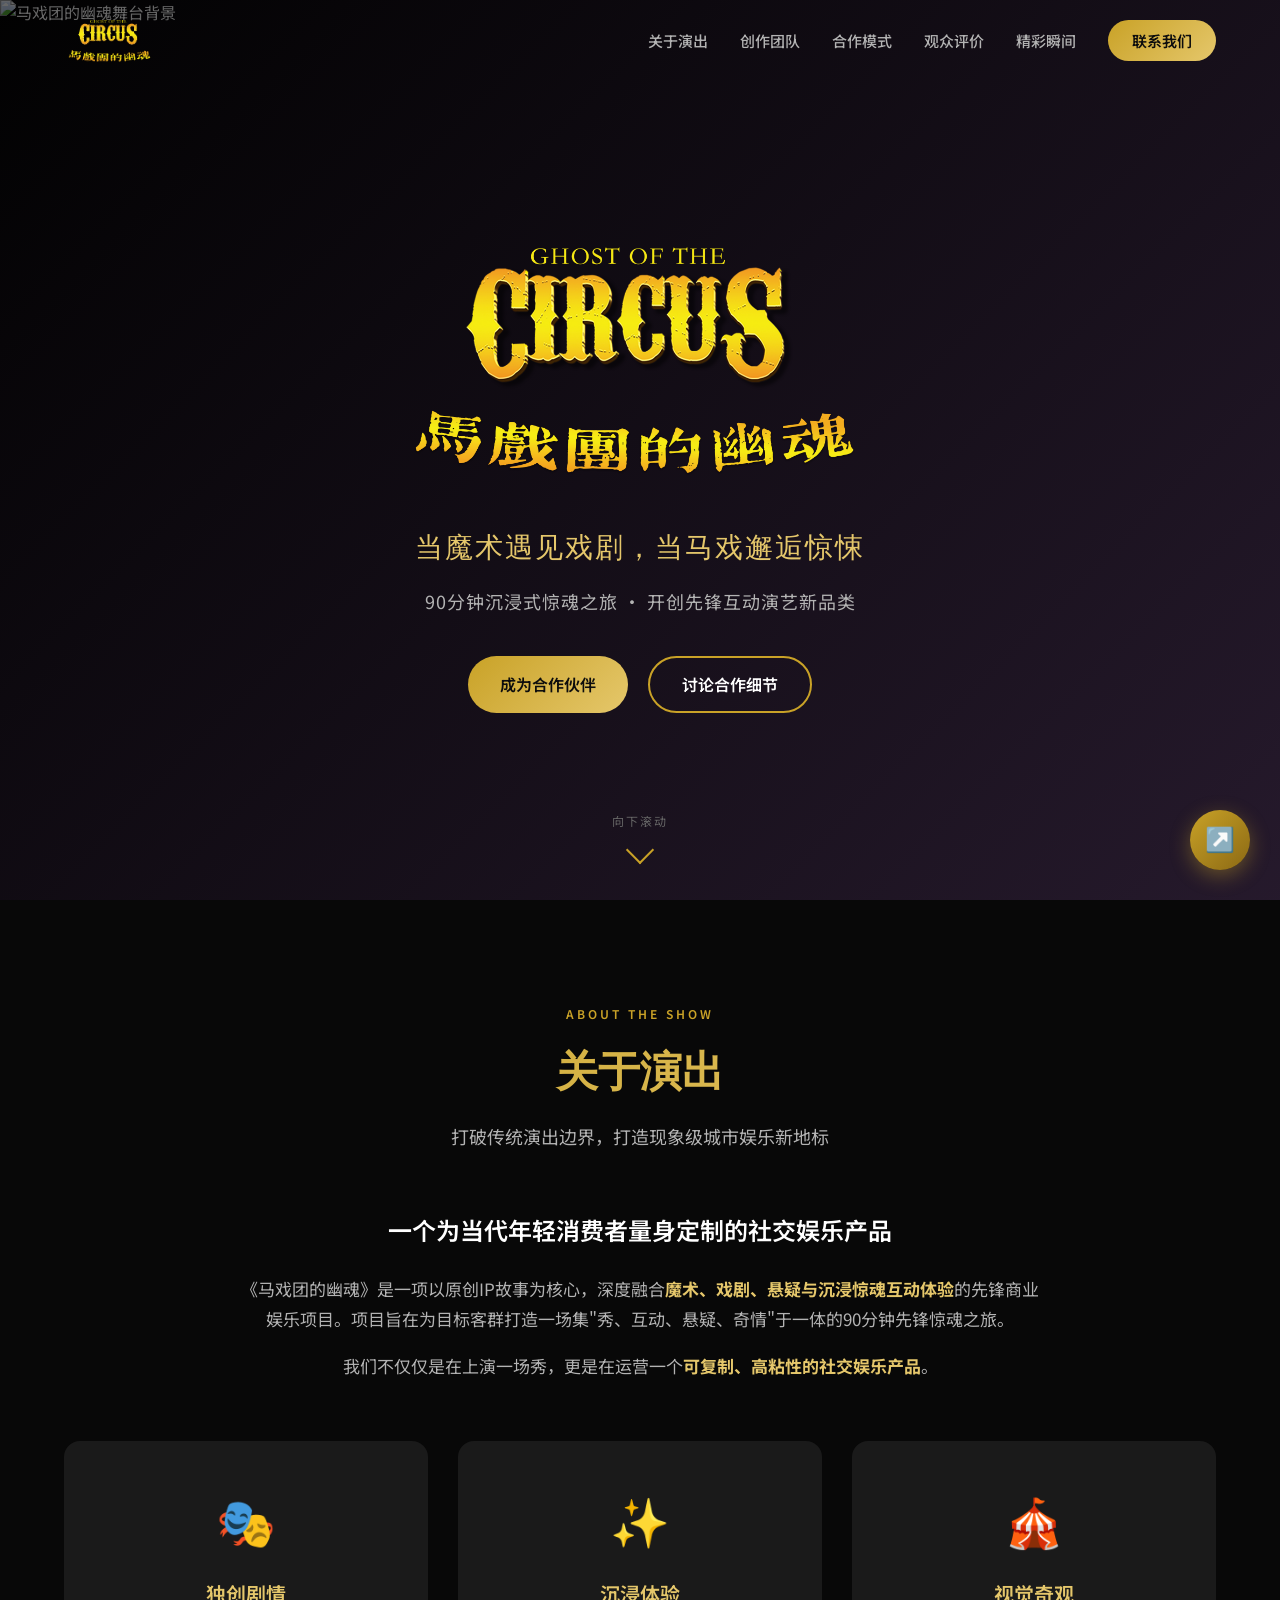
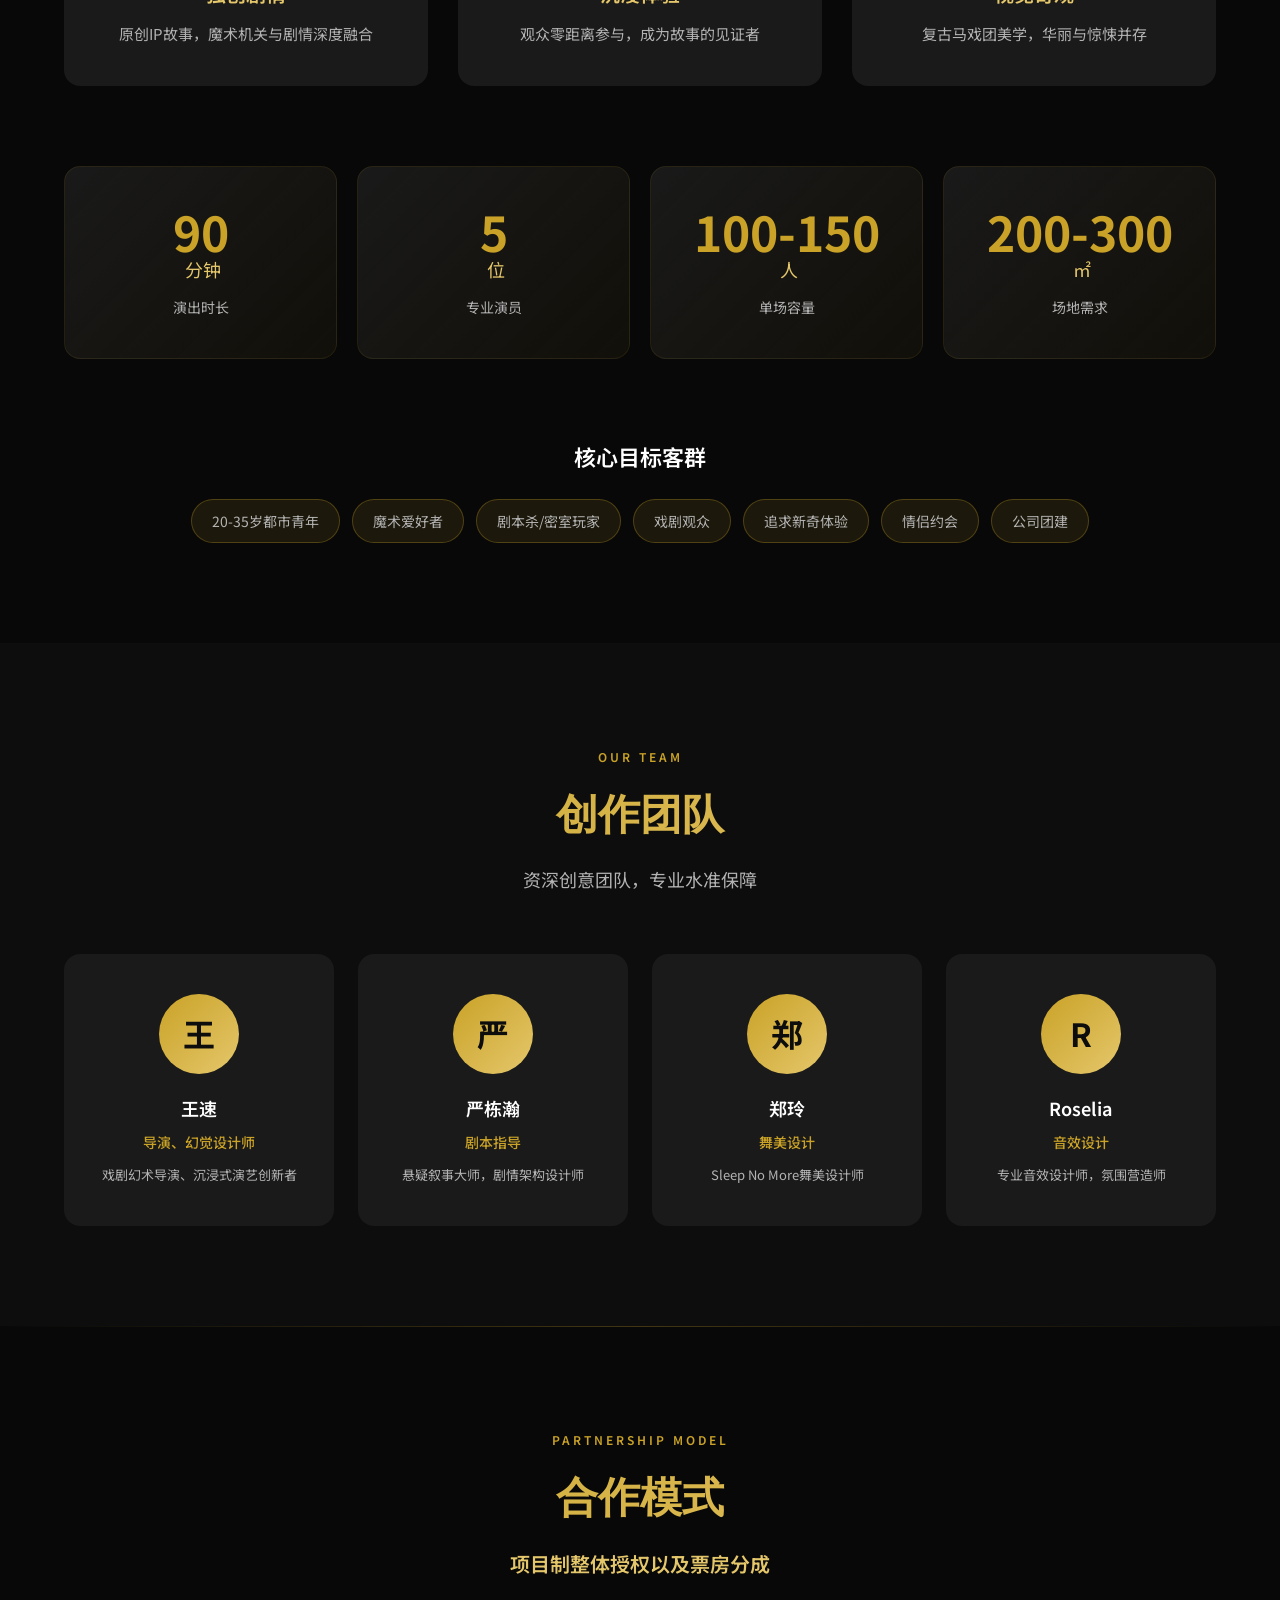
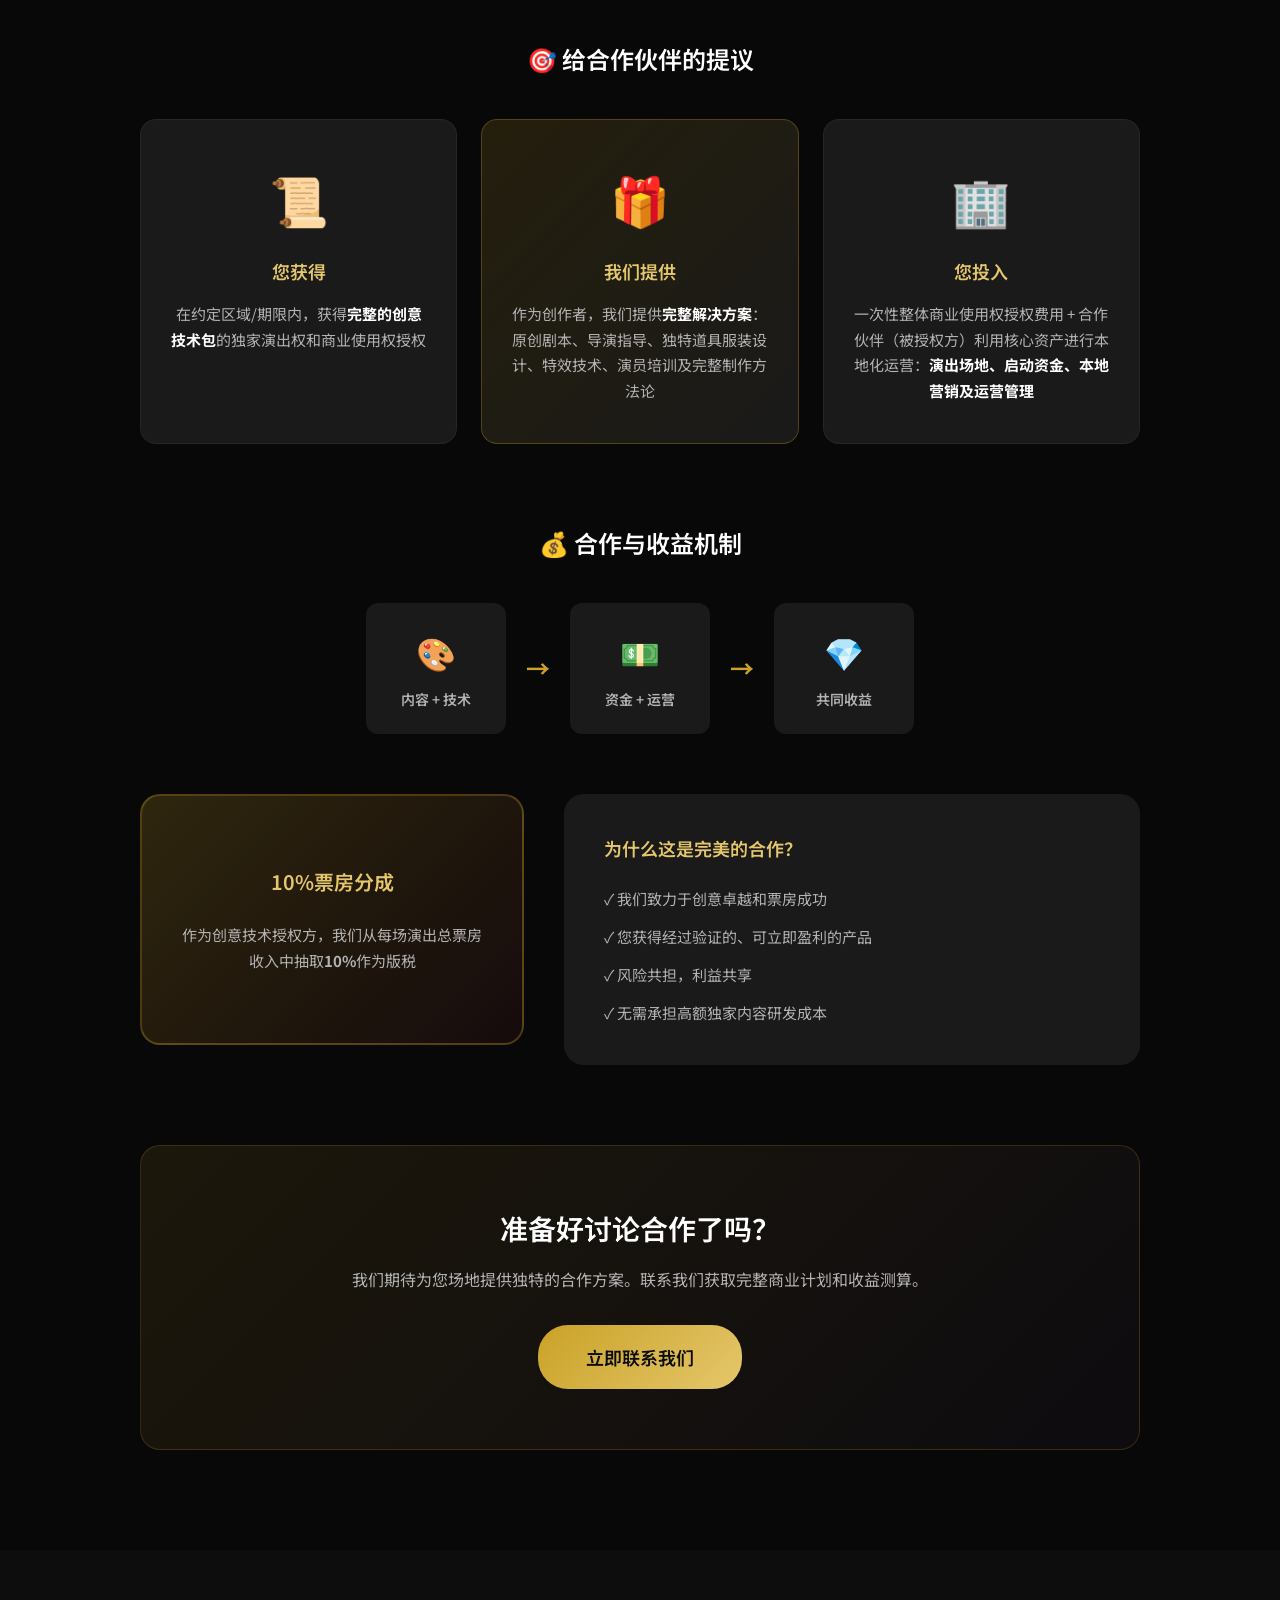
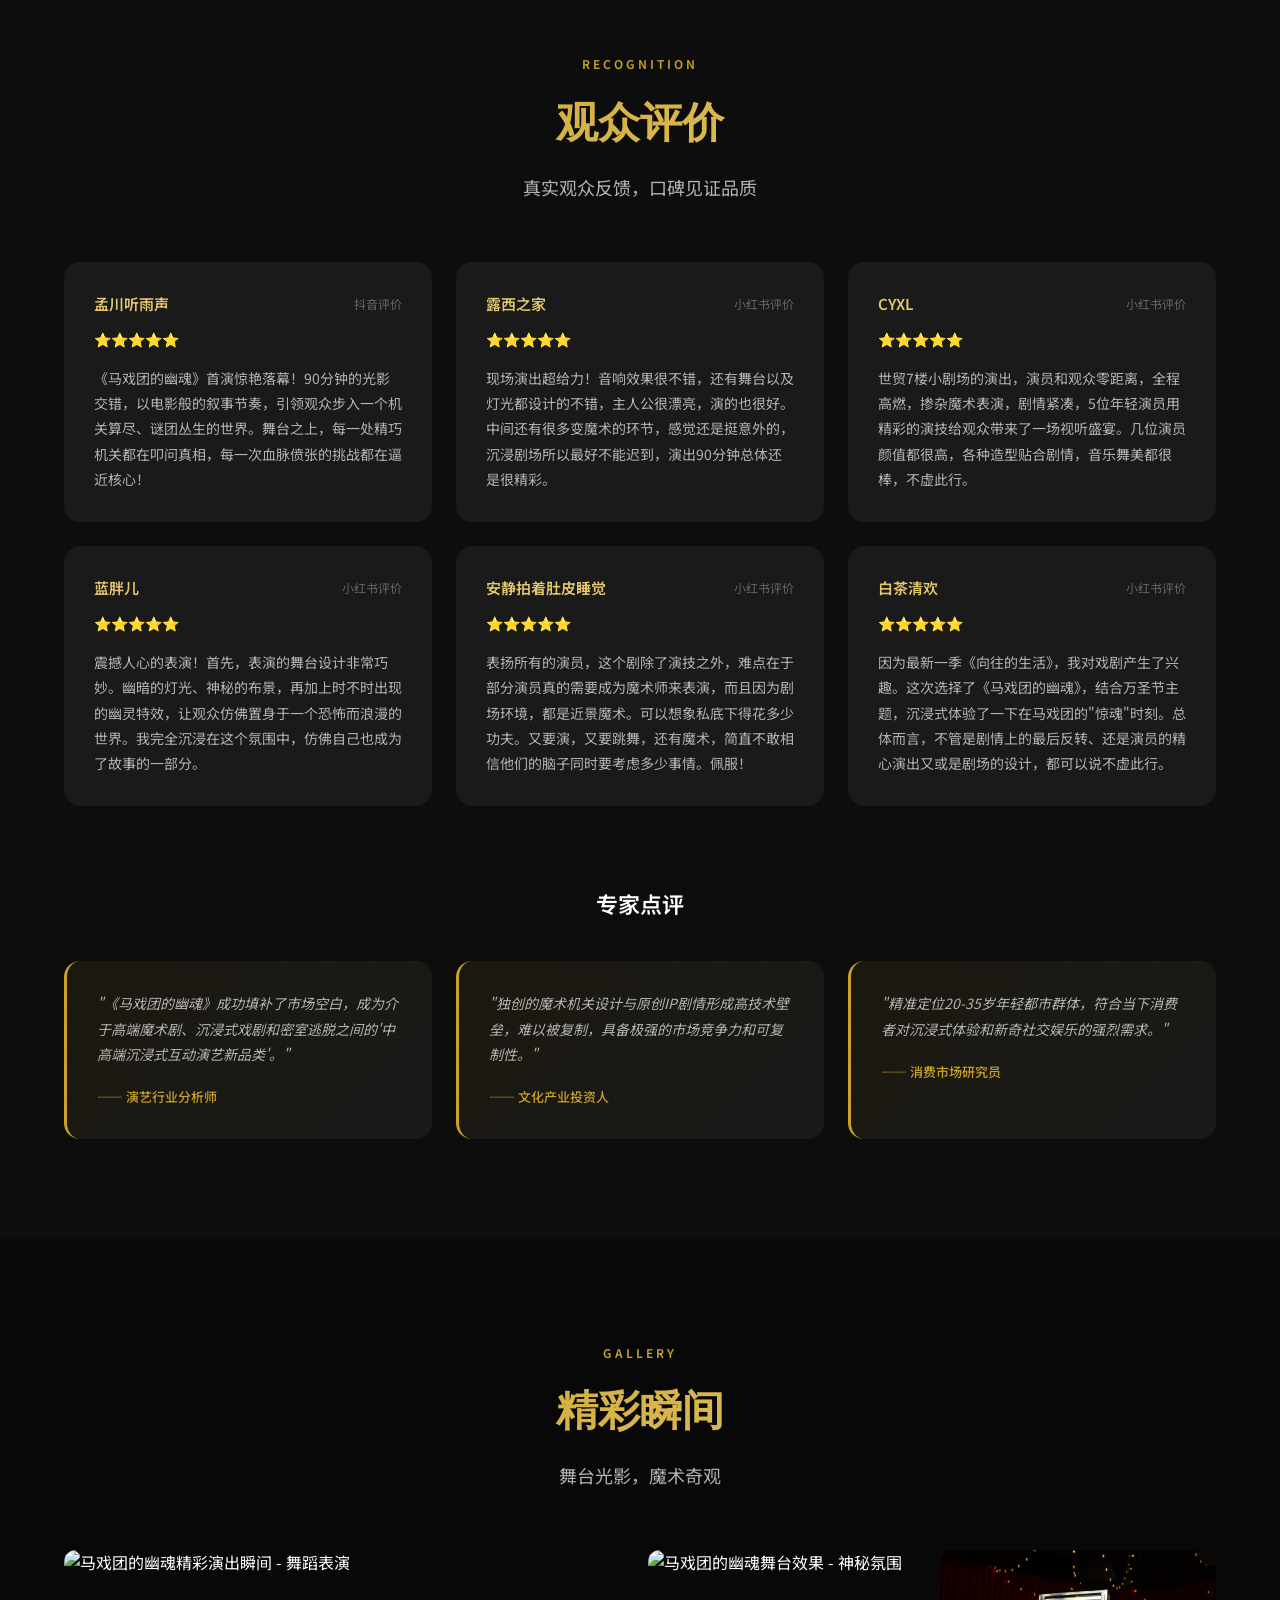
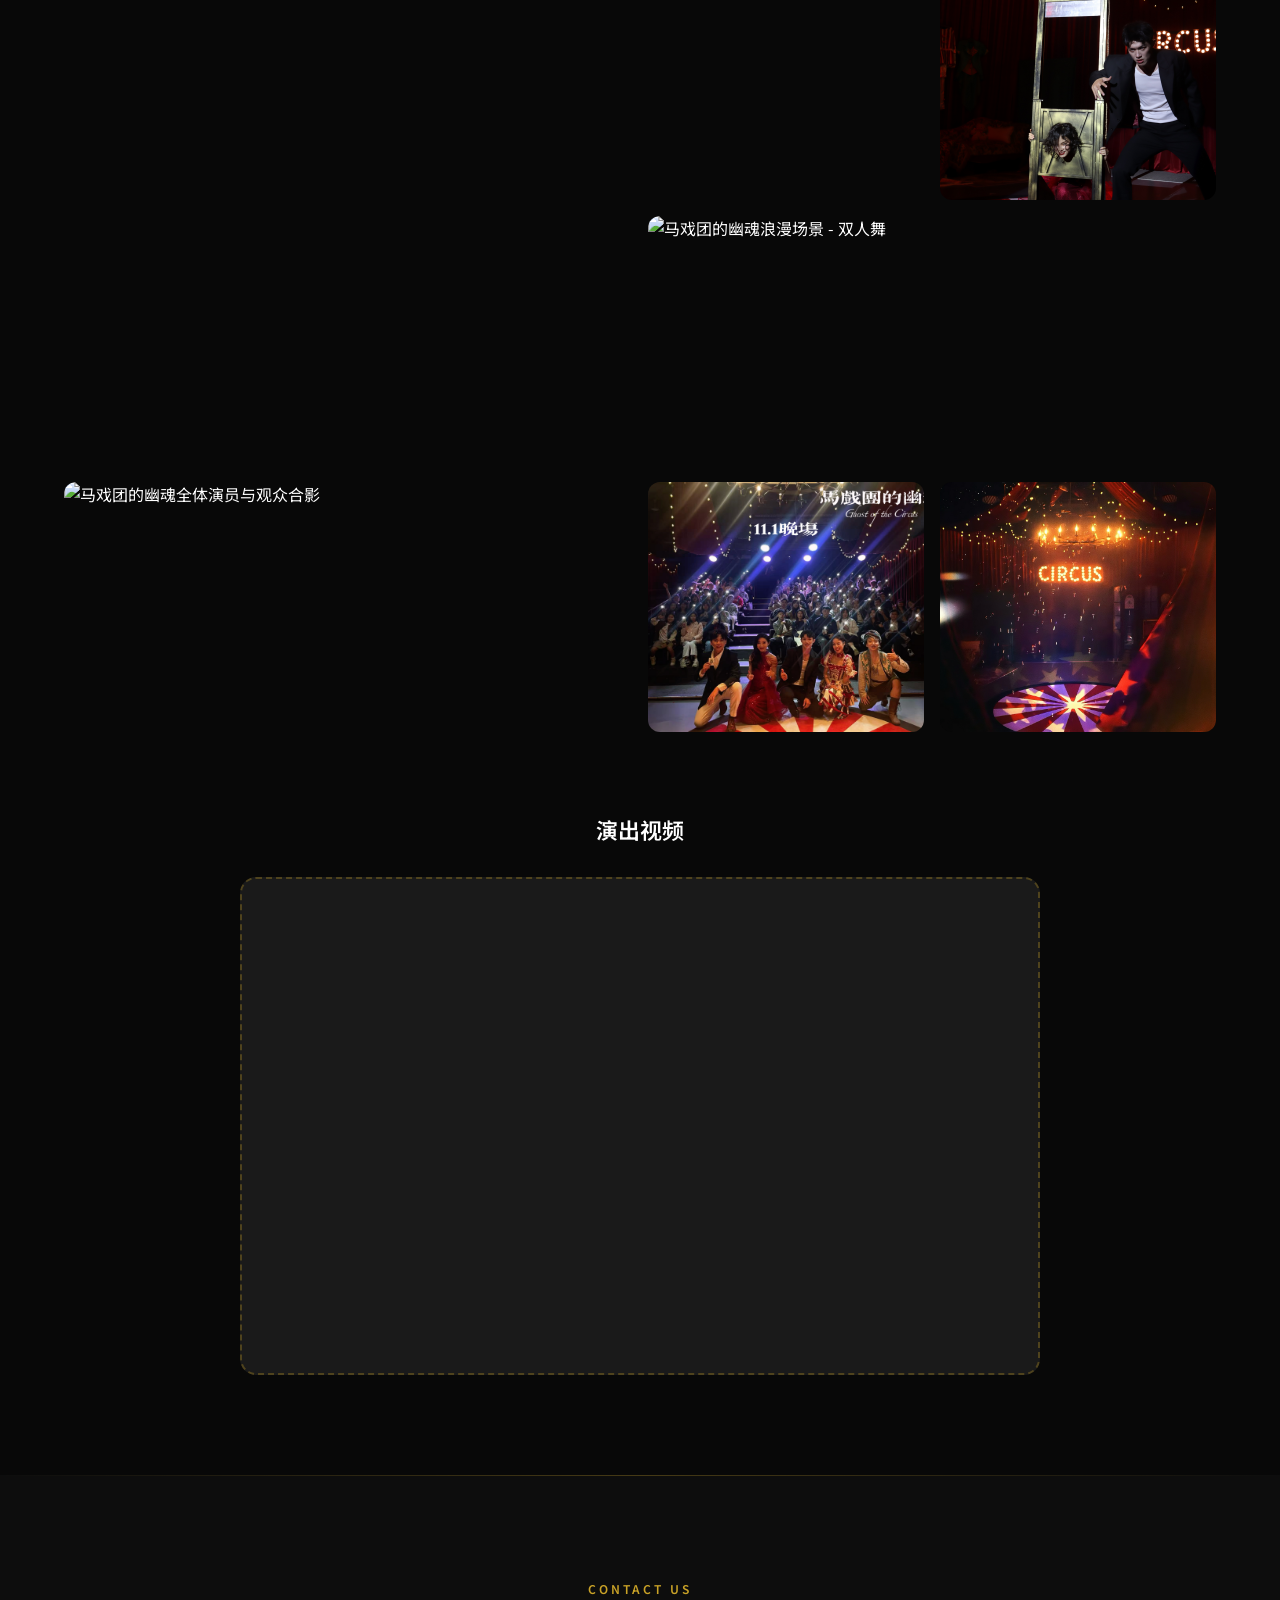
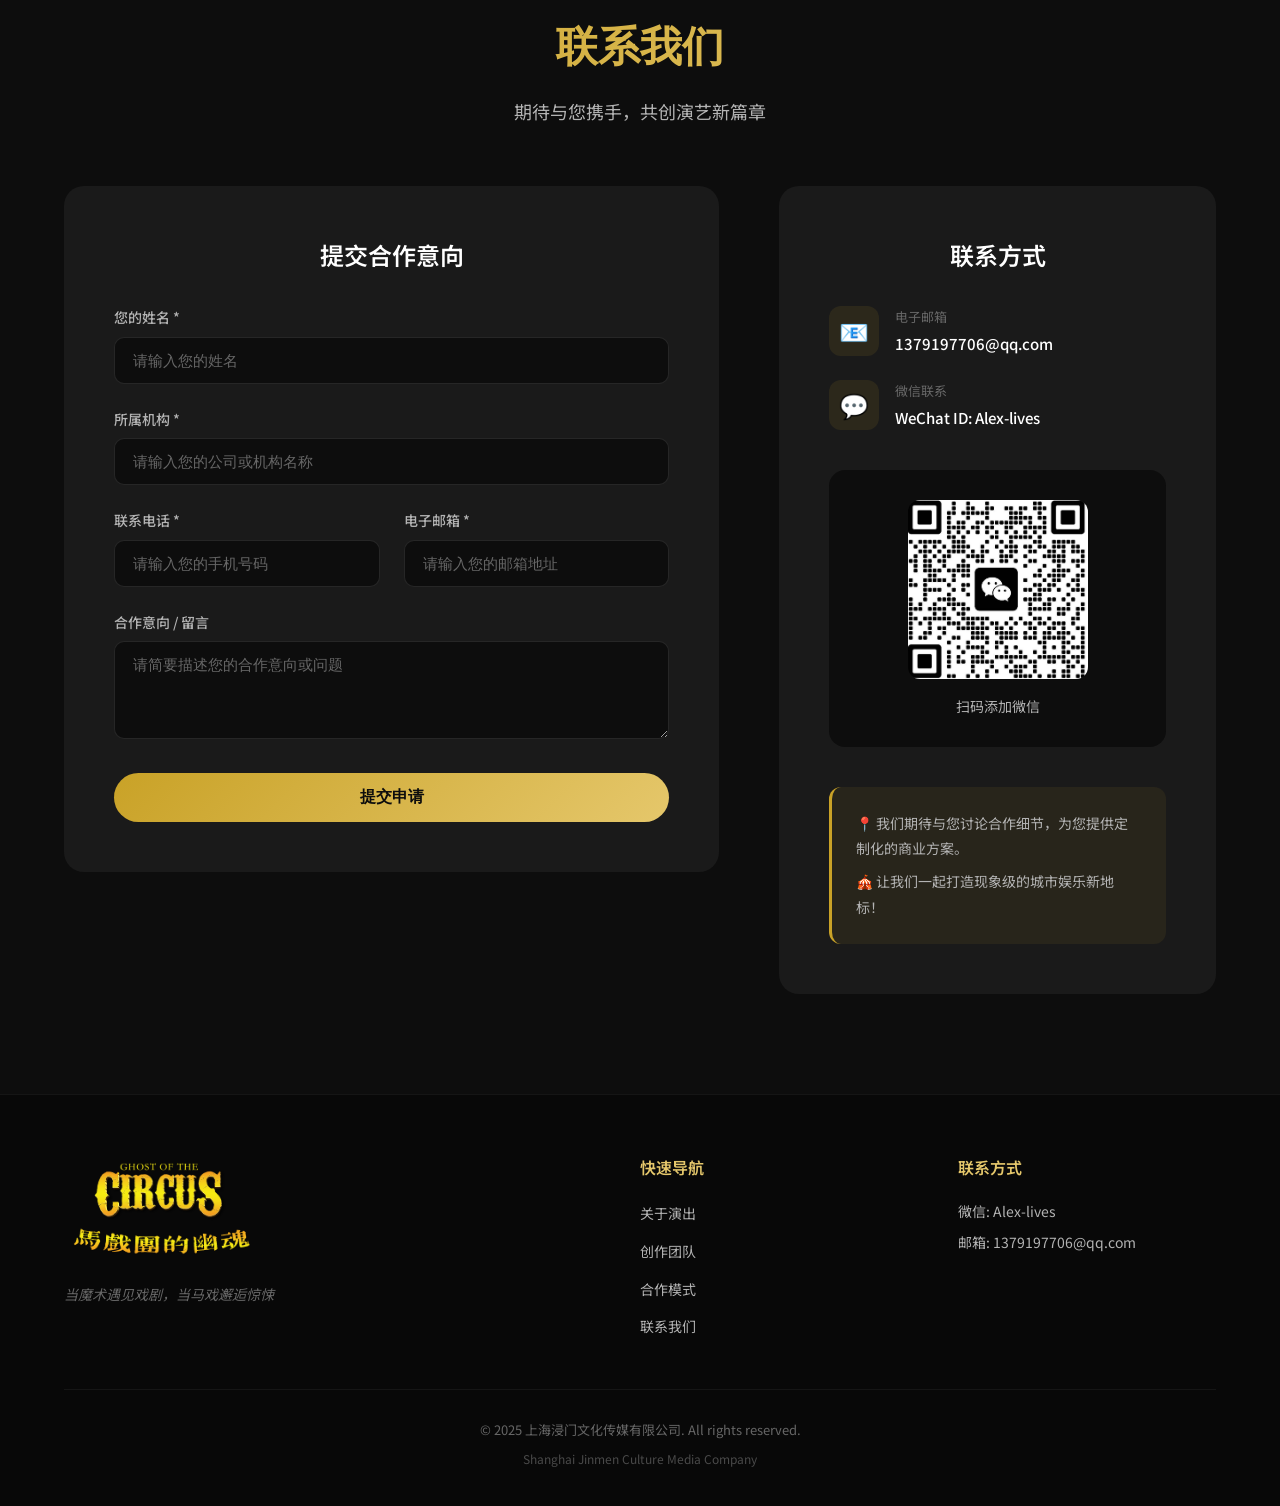
==== commit 594106b0: "Update index.html" ====
--- a/index.html
+++ b/index.html
@@ -4,7 +4,7 @@
     <meta charset="UTF-8">
     <meta name="viewport" content="width=device-width, initial-scale=1.0">
     <meta name="description" content="《马戏团的幽魂》—— 沉浸式魔术悬疑戏剧，寻求战略合作伙伴">
-    <title>马戏团的幽魂 | Ghost of the Circus - 战略合作伙伴招募</title>
+    <title>马戏团的幽魂 | Ghost of the Circus 沉浸式魔术悬疑剧 - 战略合作伙伴招募</title>
     
     <!-- Baidu Tongji placeholder -->
     <script>
@@ -15,6 +15,16 @@
   var s = document.getElementsByTagName("script")[0]; 
   s.parentNode.insertBefore(hm, s);
 })();
+</script>
+
+    <!-- Google tag (gtag.js) -->
+<script async src="https://www.googletagmanager.com/gtag/js?id=G-780TPBQQY2"></script>
+<script>
+  window.dataLayer = window.dataLayer || [];
+  function gtag(){dataLayer.push(arguments);}
+  gtag('js', new Date());
+
+  gtag('config', 'G-780TPBQQY2');
 </script>
     
     <!-- Google Fonts -->
@@ -27,6 +37,15 @@
     
     <!-- Favicon -->
     <link rel="icon" type="image/png" href="assets/images/logo.png">
+<meta name="description" content="《马戏团的幽魂》是上海浸门文化传媒出品的原创沉浸式魔术悬疑戏剧。我们提供全套剧目解决方案：剧本、导演、舞美、魔术装置、演员培训。寻求剧场、投资方、文旅项目合作伙伴。票房分成模式。">
+<meta name="keywords" content="马戏团的幽魂, 沉浸式戏剧, 魔术悬疑剧, 戏剧投资, 剧目授权, 票房分成, 上海浸门文化, 战略合作伙伴">
+<meta name="author" content="上海浸门文化传媒有限公司">
+<meta name="copyright" content="上海浸门文化传媒有限公司">
+<meta property="og:title" content="《马戏团的幽魂》沉浸式魔术悬疑剧 — 合作伙伴招募">
+<meta property="og:description" content="原创沉浸式戏剧项目，提供从创排到运营的全套解决方案。票房分成20%，欢迎剧场、投资方洽谈合作。">
+<meta property="og:image" content="https://www.jinmenculture.com/assets/images/gallery-1.jpg">
+<meta property="og:url" content="https://www.jinmenculture.com">
+<meta property="og:type" content="website">
 </head>
 <body>
     <!-- Navigation -->
